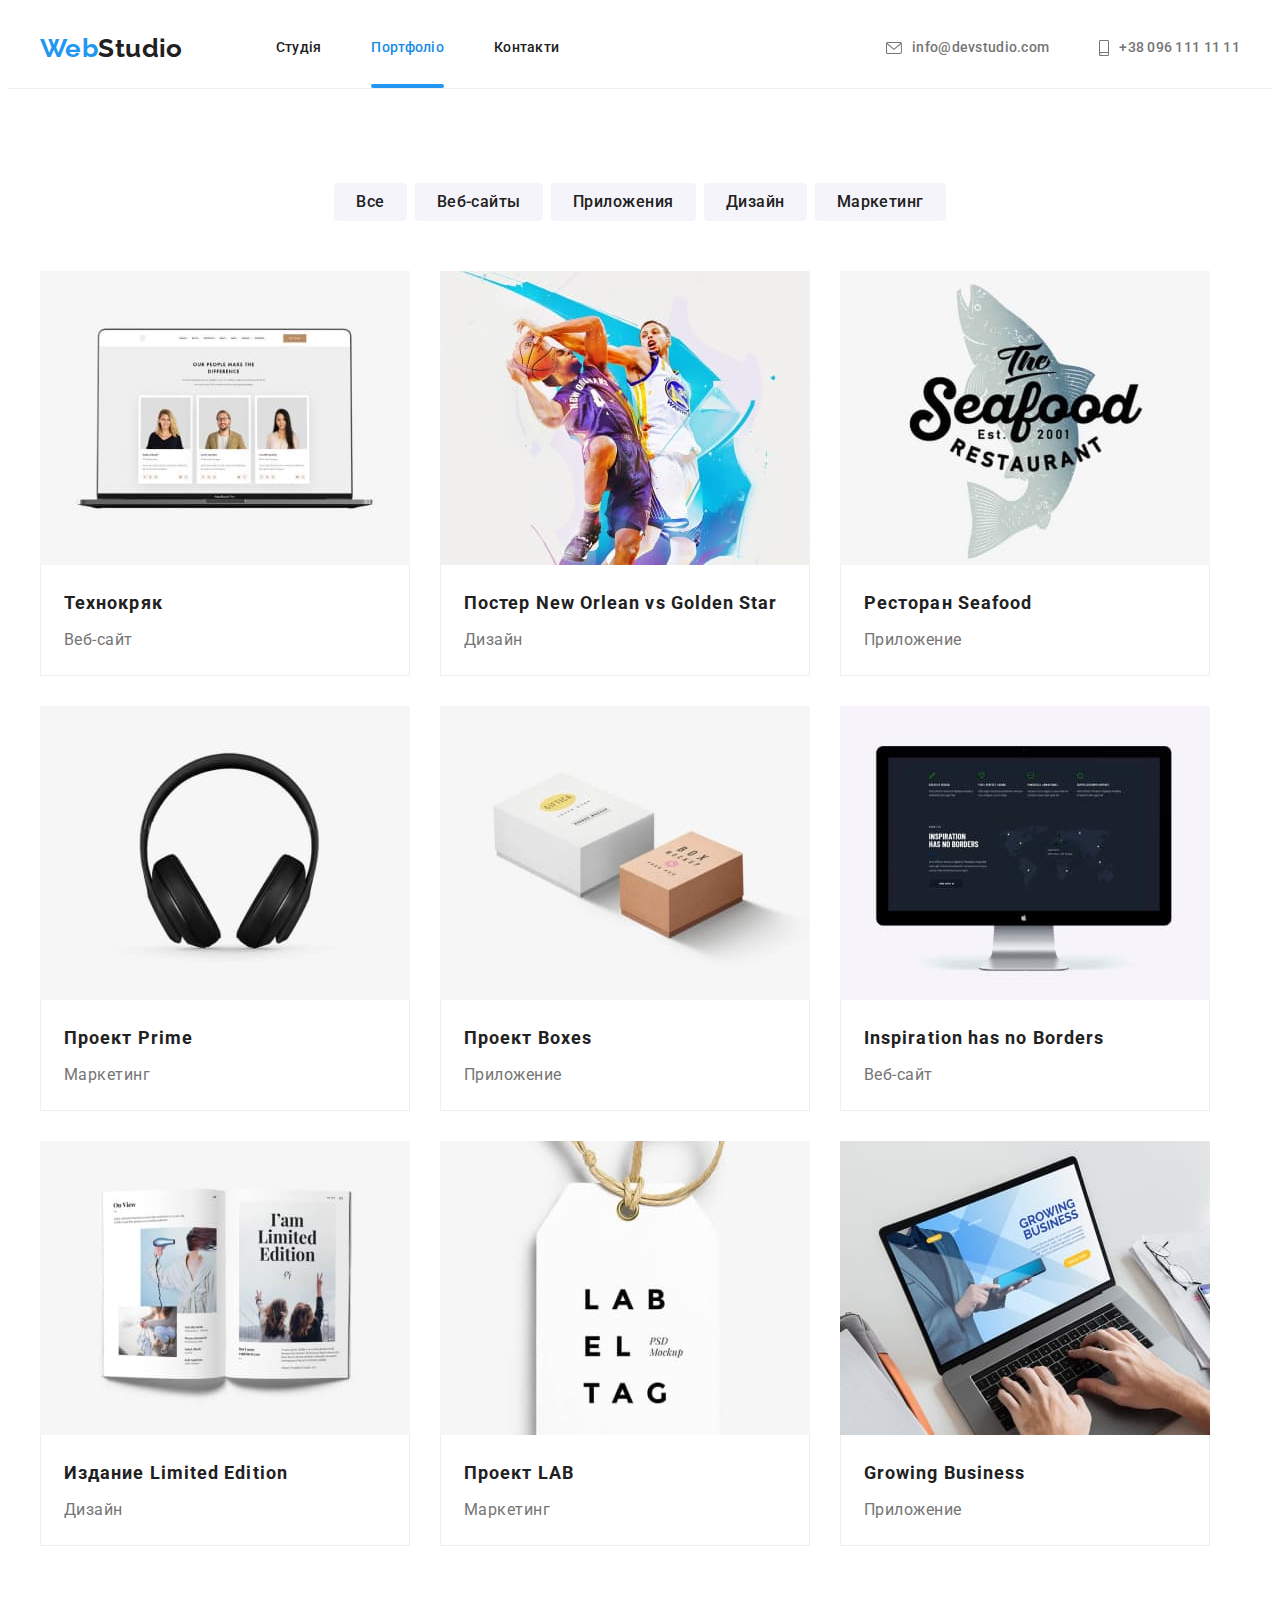
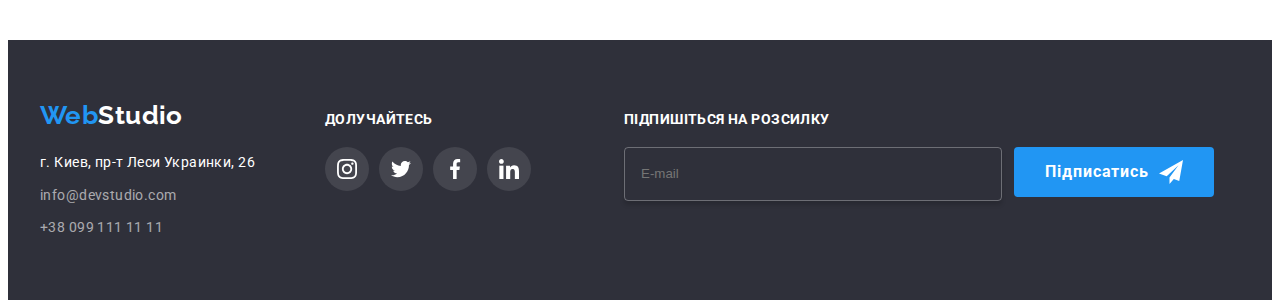
==== portfolio.html @ 9cb393d1 "add clone 7" ====
<!DOCTYPE html>
<html lang="ru">
  <head>
    <meta charset="UTF-8" />
    <meta http-equiv="X-UA-Compatible" content="IE=edge" />
    <meta name="viewport" content="width=device-width, initial-scale=1.0" />
    <title>hwone</title>
    <link
      href="https://fonts.googleapis.com/css2?family=Raleway:wght@700&family=Roboto:wght@400;500;700;900&display=swap"
      rel="stylesheet"
    />
    <link
      rel="stylesheet"
      href="https://cdnjs.cloudflare.com/ajax/libs/modern-normalize/1.1.0/modern-normalize.min.css"
      integrity="sha512-wpPYUAdjBVSE4KJnH1VR1HeZfpl1ub8YT/NKx4PuQ5NmX2tKuGu6U/JRp5y+Y8XG2tV+wKQpNHVUX03MfMFn9Q=="
      crossorigin="anonymous"
      referrerpolicy="no-referrer"
    />
    <!-- <link rel="stylesheet" href="./css/styles.css" /> -->
    <link rel="stylesheet" href="./css/main.min.css">
  </head>
  <body>
    <!-- Верхня лінія -->
    <header class="header-page">
      <div class="container header">
        <nav class="navigation">
          <a href="./index.html" class="logo logo--dark link"><span class="logo--acent">Web</span>Studio</a>
          <ul class="nav-list list">
            <li class="nav-list__item">
              <a href="index.html" class="nav-list__link link">Студія</a>
            </li>
            <li class="nav-list__item">
              <a href="portfolio.html" class="nav-list__link current link">Портфоліо</a>
            </li>
            <li class="nav-list__item">
              <a href="#" class="nav-list__link link">Контакти</a>
            </li>
          </ul>
        </nav>

        <ul class="contacts-list list">
          <li class="contacts-list__item">
            <a href="mailto:info@devstudio.com" class="contacts-list__link contacts-list__text link"
              ><svg class="contacts-list__icon" width="16" height="12">
                <use href="./images/symbol-defs.svg#icon-envelope"></use>
              </svg>
              info@devstudio.com</a
            >
          </li>
          <li class="contacts-list__item">
            <a href="tel:+380961111111" class="contacts-list__link contacts-list__text link">
              <svg class="contacts-list__icon" width="10" height="16">
                <use href="./images/symbol-defs.svg#icon-smartphone"></use>
              </svg>
              +38 096 111 11 11
            </a>
          </li>
        </ul>
      </div>
    </header>

    <main>
      <section class="section-filter">
        <div class="container">
          <h1 class="visually-hidden">Портфолио</h1>
          <ul class="filter-list list ">
            <li class="filter-list__item"><button type="button" class="filter-list__btn">Все</button></li>
            <li class="filter-list__item"><button type="button" class="filter-list__btn">Веб-сайты</button></li>
            <li class="filter-list__item"><button type="button" class="filter-list__btn">Приложения</button></li>
            <li class="filter-list__item"><button type="button" class="filter-list__btn">Дизайн</button></li>
            <li class="filter-list__item"><button type="button" class="filter-list__btn">Маркетинг</button></li>
          </ul>

          <ul class="cards-list list">
            <li class="cards-list__item">
              <a class="cards-list__link link" href="#">
                <div class="pic">
                  <img src="./images/Portfolio/img1.jpg" alt="box1" width="370" />
                  <div class="pic__overlay">
                    <p>
                      Ресурс предлагает комплексные предложения с разным уровнем функционала и сервисов. Все
                      это позволит посетителю получить исчерпывающие сведения о компании или частном лице.
                    </p>
                  </div>
                </div>

                <div class="card-label">
                  <h3 class="card-label__name">Технокряк</h3>
                  <p class="card-label__direction">Веб-сайт</p>
                </div>
              </a>
            </li>

            <li class="cards-list__item">
              <a class="cards-list__link link" href="#">
                <div class="pic">
                  <img src="./images/Portfolio/img2.jpg" alt="box2" width="370" />
                  <div class="pic__overlay">
                    <p>
                      Ресурс предлагает комплексные предложения с разным уровнем функционала и сервисов. Все
                      это позволит посетителю получить исчерпывающие сведения о компании или частном лице.
                    </p>
                  </div>
                </div>
                <div class="card-label">
                  <h3 class="card-label__name">Постер New Orlean vs Golden Star</h3>
                  <p class="card-label__direction">Дизайн</p>
                </div>
              </a>
            </li>

            <li class="cards-list__item">
              <a class="cards-list__link link" href="#">
                <div class="pic">
                  <img src="./images/Portfolio/img3.jpg" alt="box3" width="370" />
                  <div class="pic__overlay">
                    <p>
                      Ресурс предлагает комплексные предложения с разным уровнем функционала и сервисов. Все
                      это позволит посетителю получить исчерпывающие сведения о компании или частном лице.
                    </p>
                  </div>
                </div>
                <div class="card-label">
                  <h3 class="card-label__name">Ресторан Seafood</h3>
                  <p class="card-label__direction">Приложение</p>
                </div>
              </a>
            </li>

            <li class="cards-list__item">
              <a class="cards-list__link link" href="#">
                <div class="pic">
                  <img src="./images/Portfolio/img4.jpg" alt="box4" width="370" />
                  <div class="pic__overlay">
                    <p>
                      Ресурс предлагает комплексные предложения с разным уровнем функционала и сервисов. Все
                      это позволит посетителю получить исчерпывающие сведения о компании или частном лице.
                    </p>
                  </div>
                </div>
                <div class="card-label">
                  <h3 class="card-label__name">Проект Prime</h3>
                  <p class="card-label__direction">Маркетинг</p>
                </div>
              </a>
            </li>

            <li class="cards-list__item">
              <a class="cards-list__link link" href="#">
                <div class="pic">
                  <img src="./images/Portfolio/img5.jpg" alt="box5" width="370" />
                  <div class="pic__overlay">
                    <p>
                      Ресурс предлагает комплексные предложения с разным уровнем функционала и сервисов. Все
                      это позволит посетителю получить исчерпывающие сведения о компании или частном лице.
                    </p>
                  </div>
                </div>
                <div class="card-label">
                  <h3 class="card-label__name">Проект Boxes</h3>
                  <p class="card-label__direction">Приложение</p>
                </div>
              </a>
            </li>

            <li class="cards-list__item">
              <a class="cards-list__link link" href="#">
                <div class="pic">
                  <img src="./images/Portfolio/img6.jpg" alt="box6" width="370" />
                  <div class="pic__overlay">
                    <p>
                      Ресурс предлагает комплексные предложения с разным уровнем функционала и сервисов. Все
                      это позволит посетителю получить исчерпывающие сведения о компании или частном лице.
                    </p>
                  </div>
                </div>
                <div class="card-label">
                  <h3 class="card-label__name">Inspiration has no Borders</h3>
                  <p class="card-label__direction">Веб-сайт</p>
                </div>
              </a>
            </li>

            <li class="cards-list__item">
              <a class="cards-list__link link" href="#">
                <div class="pic">
                  <img src="./images/Portfolio/img7.jpg" alt="box7" width="370" />
                  <div class="pic__overlay">
                    <p>
                      Ресурс предлагает комплексные предложения с разным уровнем функционала и сервисов. Все
                      это позволит посетителю получить исчерпывающие сведения о компании или частном лице.
                    </p>
                  </div>
                </div>
                <div class="card-label">
                  <h3 class="card-label__name">Издание Limited Edition</h3>
                  <p class="card-label__direction">Дизайн</p>
                </div>
              </a>
            </li>

            <li class="cards-list__item">
              <a class="cards-list__link link" href="#">
                <div class="pic">
                  <img src="./images/Portfolio/img8.jpg" alt="box8" width="370" />
                  <div class="pic__overlay">
                    <p>
                      Ресурс предлагает комплексные предложения с разным уровнем функционала и сервисов. Все
                      это позволит посетителю получить исчерпывающие сведения о компании или частном лице.
                    </p>
                  </div>
                </div>
                <div class="card-label">
                  <h3 class="card-label__name">Проект LAB</h3>
                  <p class="card-label__direction">Маркетинг</p>
                </div>
              </a>
            </li>

            <li class="cards-list__item">
              <a class="cards-list__link link" href="#">
                <div class="pic">
                  <img src="./images/Portfolio/img9.jpg" alt="box9" width="370" />
                  <div class="pic__overlay">
                    <p>
                      Ресурс предлагает комплексные предложения с разным уровнем функционала и сервисов. Все
                      это позволит посетителю получить исчерпывающие сведения о компании или частном лице.
                    </p>
                  </div>
                </div>
                <div class="card-label">
                  <h3 class="card-label__name">Growing Business</h3>
                  <p class="card-label__direction">Приложение</p>
                </div>
              </a>
            </li>
          </ul>
        </div>
      </section>
    </main>

    <!-- Підвал -->
    <footer class="footer">
      <div class="container footer-main">
        <div class="container-footer">
          <a href="./index.html" class="logo logo--light link"><span class="logo--acent">Web</span>Studio</a>
          <address class="address">
            <ul class="address-list list">
              <li class="address-list__item">
                <a
                  class="address-list__link link"
                  href="https://goo.gl/maps/oR3F1YAG6LvCoMsa9"
                  target="_blank"
                  rel="noopener noreferrer"
                  >г. Киев, пр-т Леси Украинки, 26</a
                >
              </li>
              <li class="address-list__item">
                <a class="address-list__link address-list__text link" href="mailto:info@example.com">info@devstudio.com</a>
              </li>
              <li class="address-list__item">
                <a class="address-list__link address-list__text link" href="tel:+380991111111">+38 099 111 11 11</a>
              </li>
            </ul>
          </address>
        </div>
        <div class="footer-social">
          <h3 class="footer-soc-label">Долучайтесь</h3>
          <ul class="soc-list list">
            <li class="soc-list__item">
              <a href="" class="soc-list__link link">
                <svg class="soc-list__icon" width="20" height="20">
                  <use href="./images/symbol-defs.svg#icon-instagram-2"></use>
                </svg>
              </a>
            </li>
            <li class="soc-list__item">
              <a href="" class="soc-list__link link">
                <svg class="soc-list__icon" width="20" height="20">
                  <use href="./images/symbol-defs.svg#icon-twitter-1"></use>
                </svg>
              </a>
            </li>
            <li class="soc-list__item">
              <a href="" class="soc-list__link link">
                <svg class="soc-list__icon" width="20" height="20">
                  <use href="./images/symbol-defs.svg#icon-facebook-1"></use>
                </svg>
              </a>
            </li>
            <li class="soc-list__item">
              <a href="" class="soc-list__link link">
                <svg class="soc-list__icon" width="20" height="20">
                  <use href="./images/symbol-defs.svg#icon-linkedin-1"></use>
                </svg>
              </a>
            </li>
          </ul>
        </div>


        <div class="spam">
          <h3 class="footer-soc-label">Підпишіться на розсилку</h3>
          <form class="spam-form">
            <input class="spam-mail" type="email" name="mail" placeholder="E-mail" required />
            <div class="botton-spam">
              <button class="btn-spam" type="submit">
                Підписатись

                <svg class="subscribe" width="24" height="24">
                  <use href="./images/symbol-defs.svg#icon-send"></use>
                </svg>
              </button>
            </div>
          </form>
        </div>
      </div>
    </footer>
  </body>
</html>
---- css/main.min.css ----
body{font-family:"Roboto",sans-serif;letter-spacing:.03em;font-size:14px;color:#757575;background-color:#fff}.container{width:1200px;margin:0 auto;padding-left:15px;padding-right:15px}h1,h2,h3,h4,h5,h6,p{margin:0}a{text-decoration:none;color:#afb1b8}a.accept{-webkit-text-decoration-line:underline;text-decoration-line:underline;text-underline-position:under;color:#2196f3;line-height:1.71}img{display:block;max-width:100%}.address{font-style:normal;margin-top:20px}.list{list-style:none;padding-left:0;margin:0}.link{text-decoration:none}.member-info{padding-top:30px;padding-bottom:30px}.section{padding-bottom:94px}.visually-hidden{position:absolute;width:1px;height:1px;margin:-1px;border:0;padding:0;white-space:nowrap;-webkit-clip-path:inset(100%);clip-path:inset(100%);clip:rect(0 0 0 0);overflow:hidden}.current{color:#2196f3;position:relative}.current::after{content:"";position:absolute;width:100%;height:4px;bottom:0;background:#2196f3;border-radius:2px}.btn-form,.btn-spam{min-width:200px;height:50px;cursor:pointer;font-family:inherit;font-weight:700;font-size:16px;line-height:1.88;text-align:center;letter-spacing:.06em;border:none;border-radius:4px;background-color:#2196f3;color:#fff;-webkit-transition:background-color 250ms cubic-bezier(0.4, 0, 0.2, 1),-webkit-box-shadow 250ms cubic-bezier(0.4, 0, 0.2, 1);transition:background-color 250ms cubic-bezier(0.4, 0, 0.2, 1),-webkit-box-shadow 250ms cubic-bezier(0.4, 0, 0.2, 1);transition:background-color 250ms cubic-bezier(0.4, 0, 0.2, 1),box-shadow 250ms cubic-bezier(0.4, 0, 0.2, 1);transition:background-color 250ms cubic-bezier(0.4, 0, 0.2, 1),box-shadow 250ms cubic-bezier(0.4, 0, 0.2, 1),-webkit-box-shadow 250ms cubic-bezier(0.4, 0, 0.2, 1);display:-webkit-box;display:-ms-flexbox;display:flex;-webkit-box-align:center;-ms-flex-align:center;align-items:center;-webkit-box-pack:center;-ms-flex-pack:center;justify-content:center}.btn-form:hover,.btn-form:focus,.btn-spam:hover,.btn-spam:focus{background-color:#188ce8;-webkit-box-shadow:0px 4px 4px rgba(0,0,0,.15);box-shadow:0px 4px 4px rgba(0,0,0,.15)}.baner-btn{padding:10px 32px;min-width:200px;cursor:pointer;font-family:inherit;font-weight:700;font-size:16px;line-height:1.88;text-align:center;letter-spacing:.06em;border:none;border-radius:4px;background-color:#2196f3;color:#fff;-webkit-transition:background-color 250ms cubic-bezier(0.4, 0, 0.2, 1);transition:background-color 250ms cubic-bezier(0.4, 0, 0.2, 1)}.baner-btn:hover,.baner-btn:focus{background-color:#188ce8}.filter-list__btn{padding:6px 22px;cursor:pointer;font-family:inherit;font-weight:500;font-size:16px;line-height:1.62;text-align:center;letter-spacing:.03em;background-color:#f5f4fa;color:#212121;border:none;border-radius:4px;-webkit-transition:background-color 250ms cubic-bezier(0.4, 0, 0.2, 1),color 250ms cubic-bezier(0.4, 0, 0.2, 1),-webkit-box-shadow 250ms cubic-bezier(0.4, 0, 0.2, 1);transition:background-color 250ms cubic-bezier(0.4, 0, 0.2, 1),color 250ms cubic-bezier(0.4, 0, 0.2, 1),-webkit-box-shadow 250ms cubic-bezier(0.4, 0, 0.2, 1);transition:background-color 250ms cubic-bezier(0.4, 0, 0.2, 1),color 250ms cubic-bezier(0.4, 0, 0.2, 1),box-shadow 250ms cubic-bezier(0.4, 0, 0.2, 1);transition:background-color 250ms cubic-bezier(0.4, 0, 0.2, 1),color 250ms cubic-bezier(0.4, 0, 0.2, 1),box-shadow 250ms cubic-bezier(0.4, 0, 0.2, 1),-webkit-box-shadow 250ms cubic-bezier(0.4, 0, 0.2, 1)}.filter-list__btn:hover,.filter-list__btn:focus{background-color:#2196f3;color:#fff;-webkit-box-shadow:0px 3px 1px rgba(0,0,0,.1),0px 1px 2px rgba(0,0,0,.08),0px 2px 2px rgba(0,0,0,.12);box-shadow:0px 3px 1px rgba(0,0,0,.1),0px 1px 2px rgba(0,0,0,.08),0px 2px 2px rgba(0,0,0,.12)}.logo{font-family:"Raleway";font-style:normal;font-weight:700;font-size:26px;line-height:1.19}.logo--acent{color:#2196f3}.logo--dark{color:#212121;margin-right:93px}.logo--light{color:#fff}.header-page{border-bottom:1px solid #ececec;position:relative}.header{display:-webkit-box;display:-ms-flexbox;display:flex}.contacts-list__item{display:-webkit-box;display:-ms-flexbox;display:flex;-webkit-box-align:center;-ms-flex-align:center;align-items:center}.contacts-list__item+.contacts-list__item{margin-left:50px}.nav-list,.contacts-list{list-style:none;display:-webkit-box;display:-ms-flexbox;display:flex}.contacts-list{margin-left:auto;margin-top:0;margin-bottom:0}.navigation{display:-webkit-box;display:-ms-flexbox;display:flex;-webkit-box-align:center;-ms-flex-align:center;align-items:center}.nav-list__item+.nav-list__item{margin-left:50px}.nav-list__link,.contacts-list__link{color:#212121;font-style:normal;font-weight:500;font-size:14px;line-height:1.14;letter-spacing:.02em;padding-top:32px;padding-bottom:32px;display:-webkit-box;display:-ms-flexbox;display:flex;-webkit-box-align:center;-ms-flex-align:center;align-items:center;-webkit-transition:color 250ms cubic-bezier(0.4, 0, 0.2, 1),fill 250ms cubic-bezier(0.4, 0, 0.2, 1);transition:color 250ms cubic-bezier(0.4, 0, 0.2, 1),fill 250ms cubic-bezier(0.4, 0, 0.2, 1)}.nav-list__link:hover,.nav-list__link:focus{color:#2196f3}.current{color:#188ce8}.contacts-list__link:hover,.contacts-list__link:focus{color:#2196f3}.contacts-list__link:hover .contacts-list__icon,.contacts-list__link:focus .contacts-list__icon{fill:#188ce8}.contacts-list__text{color:#757575}.contacts-list__icon{fill:#757575;margin-right:10px;-webkit-transition:fill 250ms cubic-bezier(0.4, 0, 0.2, 1);transition:fill 250ms cubic-bezier(0.4, 0, 0.2, 1)}.hero{max-width:1600px;height:600px;background-image:-webkit-gradient(linear, left top, left bottom, from(rgba(47, 48, 58, 0.4)), to(rgba(47, 48, 58, 0.4))),url(../images/hero-bg.jpg);background-image:linear-gradient(rgba(47, 48, 58, 0.4), rgba(47, 48, 58, 0.4)),url(../images/hero-bg.jpg);background-color:#2f303a;background-position:center;background-repeat:no-repeat;background-size:cover;text-align:center;margin:0 auto;padding-top:200px;padding-bottom:200px}.baner__text{margin-bottom:30px;margin-left:auto;margin-right:auto;font-weight:900;font-size:44px;line-height:1.36;text-align:center;letter-spacing:.06em;text-transform:uppercase;color:#fff}.features-list{display:-webkit-box;display:-ms-flexbox;display:flex}.features-list__img{display:-webkit-box;display:-ms-flexbox;display:flex;-webkit-box-pack:center;-ms-flex-pack:center;justify-content:center;-webkit-box-align:center;-ms-flex-align:center;align-items:center;height:120px;background-color:#f5f4fa;margin-bottom:30px;border-radius:4px}.features-list__item{min-width:270px;padding-top:94px}.features-list__item+.features-list__item{margin-left:30px}.features-list__name{margin-bottom:10px;font-size:14px;line-height:1.14;letter-spacing:.03em;text-transform:uppercase;color:#212121}.features-list__text{line-height:1.71;letter-spacing:.03em}.works__label,.members-label,.partners-label{font-size:36px;line-height:1.16;text-align:center;letter-spacing:.03em;color:#212121}.works-list{display:-webkit-box;display:-ms-flexbox;display:flex;margin-top:50px}.works-list__item+.works-list__item{margin-left:30px}.works-list__item{position:relative;overflow:hidden}.works-list__item+.works-list__item{margin-left:30px}.works-list__text{display:-webkit-box;display:-ms-flexbox;display:flex;-webkit-box-pack:center;-ms-flex-pack:center;justify-content:center;-webkit-box-align:center;-ms-flex-align:center;align-items:center;position:absolute;bottom:0;width:100%;height:70px;font-weight:700;text-transform:uppercase;background-color:rgba(47,48,58,.8);color:#fff}.member-info__label{margin-bottom:10px;font-weight:500;font-size:16px;line-height:1.18;text-align:center;letter-spacing:.03em;color:#212121}.members-list__item{background-color:#fff;-webkit-box-shadow:0px 1px 3px rgba(0,0,0,.12),0px 1px 1px rgba(0,0,0,.14),0px 2px 1px rgba(0,0,0,.2);box-shadow:0px 1px 3px rgba(0,0,0,.12),0px 1px 1px rgba(0,0,0,.14),0px 2px 1px rgba(0,0,0,.2);border-radius:0px 0px 4px 4px}.members-list__item+.members-list__item{margin-left:30px}.member-info__position{font-size:16px;line-height:1.18;text-align:center;letter-spacing:.03em;margin-bottom:16px}.about-us{background-color:#f5f4fa;padding-top:94px}.members-list{display:-webkit-box;display:-ms-flexbox;display:flex;margin-top:50px}.social-list__item{width:44px;height:44px}.social-list__item+.social-list__item{margin-left:10px}.social-list__link{width:100%;height:100%;border-radius:50%;display:-webkit-box;display:-ms-flexbox;display:flex;-webkit-box-align:center;-ms-flex-align:center;align-items:center;-webkit-box-pack:center;-ms-flex-pack:center;justify-content:center;color:#afb1b8;-webkit-transition:background-color 250ms cubic-bezier(0.4, 0, 0.2, 1),color 250ms cubic-bezier(0.4, 0, 0.2, 1);transition:background-color 250ms cubic-bezier(0.4, 0, 0.2, 1),color 250ms cubic-bezier(0.4, 0, 0.2, 1)}.social-list__link:hover,.social-list__link:focus{background-color:#2196f3;color:#fff}.social-list__icon{fill:currentColor}.link-icon:hover .social-list__icon,.link-icon:focus .social-list__icon{fill:#fff}.social-list{display:-webkit-box;display:-ms-flexbox;display:flex;-webkit-box-pack:center;-ms-flex-pack:center;justify-content:center}.partners-list{display:-webkit-box;display:-ms-flexbox;display:flex;margin-top:50px}.partners{padding-bottom:94px;padding-top:94px}.partners-list__item+.partners-list__item{margin-left:30px}.partners-list__item:hover .partners-list__link,.partners-list__item:focus .partners-list__link{fill:#2196f3;border-color:#2196f3}.partners-list__link{width:170px;height:92px;border:1px solid #afb1b8;border-radius:4px;background:rgba(0,0,0,0);display:-webkit-box;display:-ms-flexbox;display:flex;-webkit-box-pack:center;-ms-flex-pack:center;justify-content:center;-webkit-box-align:center;-ms-flex-align:center;align-items:center;-webkit-transition:color 250ms cubic-bezier(0.4, 0, 0.2, 1),border-color 250ms cubic-bezier(0.4, 0, 0.2, 1);transition:color 250ms cubic-bezier(0.4, 0, 0.2, 1),border-color 250ms cubic-bezier(0.4, 0, 0.2, 1)}.partners-list__link:hover,.partners-list__link:focus{color:#2196f3;border-color:#2196f3}.partners-list__icon{fill:currentColor}.footer-main{display:-webkit-box;display:-ms-flexbox;display:flex;-webkit-box-align:baseline;-ms-flex-align:baseline;align-items:baseline}.footer-social{margin-left:70px}.footer{background-color:#2f303a;padding-top:60px;padding-bottom:60px}.address-list__item+.address-list__item{margin-top:9px}.address-list__link{padding:0;font-weight:400;font-size:14px;line-height:1.71;letter-spacing:.03em;color:#fff;-webkit-transition:color 250ms cubic-bezier(0.4, 0, 0.2, 1);transition:color 250ms cubic-bezier(0.4, 0, 0.2, 1)}.address-list__mail,.address-list__tel{color:rgba(255,255,255,.6)}.address-list__link{margin:0;margin-top:20px}.address-list__link:hover,.address-list__link:focus{color:#2196f3}.address-list__text{color:rgba(255,255,255,.6)}.footer-soc-label{font-size:14px;line-height:16px;letter-spacing:.03em;text-transform:uppercase;color:#fff}.soc-list{display:-webkit-box;display:-ms-flexbox;display:flex;margin-top:20px}.footer-soc-item+.footer-soc-item{margin-left:10px}.soc-list__icon{fill:#fff}.soc-list__link{width:100%;height:100%;border-radius:50%;display:-webkit-box;display:-ms-flexbox;display:flex;-webkit-box-align:center;-ms-flex-align:center;align-items:center;-webkit-box-pack:center;-ms-flex-pack:center;justify-content:center;fill:#afb1b8;background:rgba(255,255,255,.1);-webkit-transition:background-color 250ms cubic-bezier(0.4, 0, 0.2, 1);transition:background-color 250ms cubic-bezier(0.4, 0, 0.2, 1)}.soc-list__link:hover,.soc-list__link:focus{background-color:#2196f3}.soc-list__item{width:44px;height:44px}.soc-list__item+.soc-list__item{margin-left:10px}.subscribe{margin-left:10px}.spam-mail{background-color:rgba(0,0,0,0);border:1px solid rgba(255,255,255,.3);border-radius:4px;-webkit-box-shadow:0px 4px 4px rgba(0,0,0,.15);box-shadow:0px 4px 4px rgba(0,0,0,.15);width:358px;height:50px;padding-left:16px;margin-right:12px;color:#fff;-webkit-transition:border-color 250ms cubic-bezier(0.4, 0, 0.2, 1);transition:border-color 250ms cubic-bezier(0.4, 0, 0.2, 1)}.spam-mail:hover,.spam-mail:focus{border-color:#2196f3}.spam-form{display:-webkit-box;display:-ms-flexbox;display:flex;margin-top:20px}.spam{margin-left:93px}.filter-list__item+.filter-list__item{margin-left:8px}.card-label__name{width:322px;margin:0;margin-bottom:4px;font-size:18px;line-height:2;letter-spacing:.06em;color:#212121}.card-label__direction{margin:0;font-size:16px;line-height:1.87;letter-spacing:.03em;color:#757575}.filter-list{display:-webkit-box;display:-ms-flexbox;display:flex;-webkit-box-pack:center;-ms-flex-pack:center;justify-content:center;margin-bottom:50px;margin-top:0}.cards-list{display:-webkit-box;display:-ms-flexbox;display:flex;-ms-flex-wrap:wrap;flex-wrap:wrap}.cards-list__item{-ms-flex-preferred-size:calc(33.3333333333% - 30px);flex-basis:calc(33.3333333333% - 30px);margin-bottom:30px;margin-right:30px;-webkit-transition:translatex 250ms cubic-bezier(0.4, 0, 0.2, 1);transition:translatex 250ms cubic-bezier(0.4, 0, 0.2, 1)}.cards-list__item:nth-child(3n+3){margin-right:0}.cards-list__item:nth-child(n+7){margin-bottom:0}.pic{position:relative;overflow:hidden}.pic__overlay{display:-webkit-box;display:-ms-flexbox;display:flex;position:absolute;top:0;left:0;background-color:rgba(33,150,243,.9);width:100%;height:100%;-webkit-transform:translatey(100%);transform:translatey(100%);-webkit-transition:-webkit-transform 250ms ease;transition:-webkit-transform 250ms ease;transition:transform 250ms ease;transition:transform 250ms ease, -webkit-transform 250ms ease}.cards-list__item:hover .pic__overlay{-webkit-transform:translatex(0);transform:translatex(0)}.cards-list__link:focus .pic__overlay{-webkit-transform:translatex(0);transform:translatex(0)}.pic__overlay p{color:#fff;padding:63px 24px;margin:0;font-size:18px;line-height:1.56}.cards-list__link{display:block;-webkit-transition:-webkit-box-shadow 250ms cubic-bezier(0.4, 0, 0.2, 1);transition:-webkit-box-shadow 250ms cubic-bezier(0.4, 0, 0.2, 1);transition:box-shadow 250ms cubic-bezier(0.4, 0, 0.2, 1);transition:box-shadow 250ms cubic-bezier(0.4, 0, 0.2, 1), -webkit-box-shadow 250ms cubic-bezier(0.4, 0, 0.2, 1)}.cards-list__link:hover,.cards-list__link:focus{-webkit-box-shadow:0px 1px 1px rgba(0,0,0,.12),0px 4px 4px rgba(0,0,0,.06),1px 4px 6px rgba(0,0,0,.16);box-shadow:0px 1px 1px rgba(0,0,0,.12),0px 4px 4px rgba(0,0,0,.06),1px 4px 6px rgba(0,0,0,.16)}.section-filter{padding:94px 0px}.card-label{padding:20px 23px;border:1px solid #eee;border-top:none}.is-hidden{visibility:hidden;opacity:0;pointer-events:none}.backdrop{position:fixed;width:100%;height:100%;top:0;left:0;background:rgba(0,0,0,.2);-webkit-transition:opacity 300ms cubic-bezier(0.4, 0, 0.2, 1),visibility 300ms cubic-bezier(0.4, 0, 0.2, 1);transition:opacity 300ms cubic-bezier(0.4, 0, 0.2, 1),visibility 300ms cubic-bezier(0.4, 0, 0.2, 1)}.backdrop.is-hidden .modal{-webkit-transform:translate(-50%, -50%) scale(0);transform:translate(-50%, -50%) scale(0)}.modal-div{position:absolute;top:50%;left:50%;width:528px;min-height:581px;background-color:#fff;-webkit-transform:translate(-50%, -50%) scale(1);transform:translate(-50%, -50%) scale(1);-webkit-transition:-webkit-transform 300ms;transition:-webkit-transform 300ms;transition:transform 300ms;transition:transform 300ms, -webkit-transform 300ms;-webkit-box-shadow:0px 1px 3px rgba(0,0,0,.12),0px 1px 1px rgba(0,0,0,.14),0px 2px 1px rgba(0,0,0,.2);box-shadow:0px 1px 3px rgba(0,0,0,.12),0px 1px 1px rgba(0,0,0,.14),0px 2px 1px rgba(0,0,0,.2);border-radius:4px;padding:40px}.close-icon{display:-webkit-box;display:-ms-flexbox;display:flex;-webkit-box-align:center;-ms-flex-align:center;align-items:center;-webkit-box-pack:center;-ms-flex-pack:center;justify-content:center;position:absolute;top:8px;right:8px;background:rgba(0,0,0,0);padding:6px;width:30px;height:30px;border:1px solid rgba(0,0,0,.1);border-radius:50%;-webkit-transition:fill 250ms cubic-bezier(0.4, 0, 0.2, 1);transition:fill 250ms cubic-bezier(0.4, 0, 0.2, 1);cursor:pointer}.close-icon:hover,.close-icon:focus{fill:#2196f3}.modal-title{font-weight:700;font-size:20px;text-align:center;color:#212121;margin-bottom:12px}.input-wrap__item{position:relative;display:-webkit-box;display:-ms-flexbox;display:flex;-webkit-box-orient:vertical;-webkit-box-direction:normal;-ms-flex-direction:column;flex-direction:column;text-align:start;width:100%;height:40px;border:1px solid rgba(33,33,33,.2);border-radius:4px;outline:none;cursor:pointer;-webkit-transition:border-color 250ms cubic-bezier(0.4, 0, 0.2, 1);transition:border-color 250ms cubic-bezier(0.4, 0, 0.2, 1)}.input-wrap__item:focus-within,.input-wrap__item:hover{border-color:#2196f3}.modal-label{display:-webkit-box;display:-ms-flexbox;display:flex;padding-bottom:4px;font-size:12px;line-height:1.16;letter-spacing:.01em}.form-icon:hover,.form-icon:focus{fill:#2196f3}.input-wrap__item:hover+.form-icon,.input-wrap__item:focus-within+.form-icon{fill:#2196f3}.text-place{border:1px solid rgba(33,33,33,.2);border-radius:4px;outline:none;cursor:pointer;-webkit-transition:border-color 250ms cubic-bezier(0.4, 0, 0.2, 1);transition:border-color 250ms cubic-bezier(0.4, 0, 0.2, 1)}.text-place:hover,.text-place:focus{border-color:#2196f3}.modal{margin-bottom:10px}.input-wrap{position:relative}.input-wrap input{padding-left:42px}.text-place{resize:none;width:100%;height:120px;padding:12px 16px;font-size:12px;line-height:1.16;letter-spacing:.01em}.form-icon{position:absolute;left:12px;top:50%;-webkit-transform:translateY(-50%);transform:translateY(-50%);width:18px;height:18px;fill:#212121;-webkit-transition:fill 250ms cubic-bezier(0.4, 0, 0.2, 1);transition:fill 250ms cubic-bezier(0.4, 0, 0.2, 1)}.button-form{display:-webkit-box;display:-ms-flexbox;display:flex;-webkit-box-pack:center;-ms-flex-pack:center;justify-content:center;margin-top:30px}.form-text-box{display:-webkit-box;display:-ms-flexbox;display:flex;-webkit-box-pack:center;-ms-flex-pack:center;justify-content:center;-webkit-box-align:center;-ms-flex-align:center;align-items:center;color:#757575;cursor:pointer}.form-text-box::before{content:"";width:16px;height:15px;border:2px solid #212121;border-radius:3px;margin-right:8px}.check-input:checked+.form-text-box::before{background-image:url(../images/svg-icons/icon-check.svg);background-position:center;background-repeat:no-repeat;background-size:contain;border:#2196f3}.check-input:checked{background-image:url(../images/svg-icons/icon-check.svg);background-position:center;background-repeat:no-repeat}.checkbox{margin-top:20px}/*# sourceMappingURL=main.min.css.map */
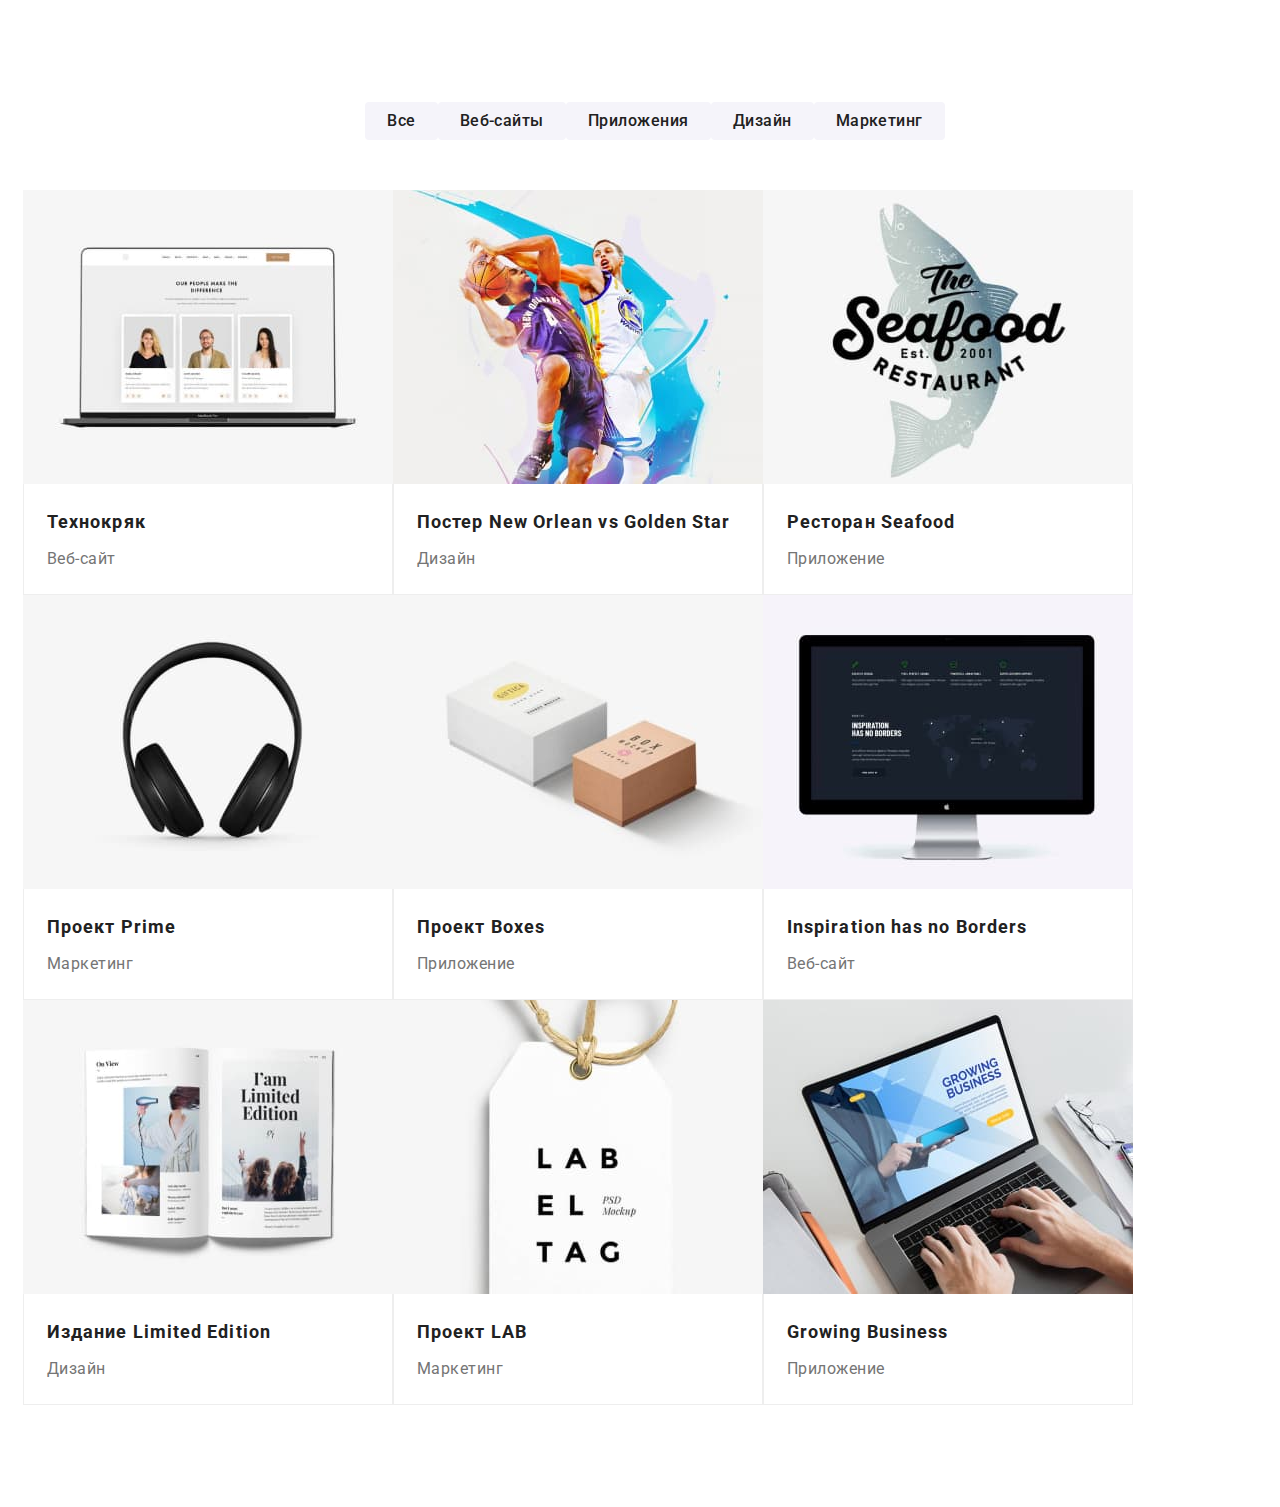
==== commit 695cb0d2: "make media for some sections" ====
--- a/portfolio.html
+++ b/portfolio.html
@@ -21,7 +21,7 @@
   </head>
   <body>
     <!-- Верхня лінія -->
-    <header class="header-page">
+    <!-- <header class="header-page">
       <div class="container header">
         <nav class="navigation">
           <a href="./index.html" class="logo logo--dark link"><span class="logo--acent">Web</span>Studio</a>
@@ -57,7 +57,7 @@
           </li>
         </ul>
       </div>
-    </header>
+    </header> -->
 
     <main>
       <section class="section-filter">
@@ -240,7 +240,7 @@
     </main>
 
     <!-- Підвал -->
-    <footer class="footer">
+    <!-- <footer class="footer">
       <div class="container footer-main">
         <div class="container-footer">
           <a href="./index.html" class="logo logo--light link"><span class="logo--acent">Web</span>Studio</a>
@@ -314,7 +314,7 @@
             </div>
           </form>
         </div>
-      </div>
+      </div> -->
     </footer>
   </body>
 </html>
--- a/css/main.min.css
+++ b/css/main.min.css
@@ -1 +1 @@
-body{font-family:"Roboto",sans-serif;letter-spacing:.03em;font-size:14px;color:#757575;background-color:#fff}.container{width:1200px;margin:0 auto;padding-left:15px;padding-right:15px}h1,h2,h3,h4,h5,h6,p{margin:0}a{text-decoration:none;color:#afb1b8}a.accept{-webkit-text-decoration-line:underline;text-decoration-line:underline;text-underline-position:under;color:#2196f3;line-height:1.71}img{display:block;max-width:100%}.address{font-style:normal;margin-top:20px}.list{list-style:none;padding-left:0;margin:0}.link{text-decoration:none}.member-info{padding-top:30px;padding-bottom:30px}.section{padding-bottom:94px}.visually-hidden{position:absolute;width:1px;height:1px;margin:-1px;border:0;padding:0;white-space:nowrap;-webkit-clip-path:inset(100%);clip-path:inset(100%);clip:rect(0 0 0 0);overflow:hidden}.current{color:#2196f3;position:relative}.current::after{content:"";position:absolute;width:100%;height:4px;bottom:0;background:#2196f3;border-radius:2px}.btn-form,.btn-spam{min-width:200px;height:50px;cursor:pointer;font-family:inherit;font-weight:700;font-size:16px;line-height:1.88;text-align:center;letter-spacing:.06em;border:none;border-radius:4px;background-color:#2196f3;color:#fff;-webkit-transition:background-color 250ms cubic-bezier(0.4, 0, 0.2, 1),-webkit-box-shadow 250ms cubic-bezier(0.4, 0, 0.2, 1);transition:background-color 250ms cubic-bezier(0.4, 0, 0.2, 1),-webkit-box-shadow 250ms cubic-bezier(0.4, 0, 0.2, 1);transition:background-color 250ms cubic-bezier(0.4, 0, 0.2, 1),box-shadow 250ms cubic-bezier(0.4, 0, 0.2, 1);transition:background-color 250ms cubic-bezier(0.4, 0, 0.2, 1),box-shadow 250ms cubic-bezier(0.4, 0, 0.2, 1),-webkit-box-shadow 250ms cubic-bezier(0.4, 0, 0.2, 1);display:-webkit-box;display:-ms-flexbox;display:flex;-webkit-box-align:center;-ms-flex-align:center;align-items:center;-webkit-box-pack:center;-ms-flex-pack:center;justify-content:center}.btn-form:hover,.btn-form:focus,.btn-spam:hover,.btn-spam:focus{background-color:#188ce8;-webkit-box-shadow:0px 4px 4px rgba(0,0,0,.15);box-shadow:0px 4px 4px rgba(0,0,0,.15)}.baner-btn{padding:10px 32px;min-width:200px;cursor:pointer;font-family:inherit;font-weight:700;font-size:16px;line-height:1.88;text-align:center;letter-spacing:.06em;border:none;border-radius:4px;background-color:#2196f3;color:#fff;-webkit-transition:background-color 250ms cubic-bezier(0.4, 0, 0.2, 1);transition:background-color 250ms cubic-bezier(0.4, 0, 0.2, 1)}.baner-btn:hover,.baner-btn:focus{background-color:#188ce8}.filter-list__btn{padding:6px 22px;cursor:pointer;font-family:inherit;font-weight:500;font-size:16px;line-height:1.62;text-align:center;letter-spacing:.03em;background-color:#f5f4fa;color:#212121;border:none;border-radius:4px;-webkit-transition:background-color 250ms cubic-bezier(0.4, 0, 0.2, 1),color 250ms cubic-bezier(0.4, 0, 0.2, 1),-webkit-box-shadow 250ms cubic-bezier(0.4, 0, 0.2, 1);transition:background-color 250ms cubic-bezier(0.4, 0, 0.2, 1),color 250ms cubic-bezier(0.4, 0, 0.2, 1),-webkit-box-shadow 250ms cubic-bezier(0.4, 0, 0.2, 1);transition:background-color 250ms cubic-bezier(0.4, 0, 0.2, 1),color 250ms cubic-bezier(0.4, 0, 0.2, 1),box-shadow 250ms cubic-bezier(0.4, 0, 0.2, 1);transition:background-color 250ms cubic-bezier(0.4, 0, 0.2, 1),color 250ms cubic-bezier(0.4, 0, 0.2, 1),box-shadow 250ms cubic-bezier(0.4, 0, 0.2, 1),-webkit-box-shadow 250ms cubic-bezier(0.4, 0, 0.2, 1)}.filter-list__btn:hover,.filter-list__btn:focus{background-color:#2196f3;color:#fff;-webkit-box-shadow:0px 3px 1px rgba(0,0,0,.1),0px 1px 2px rgba(0,0,0,.08),0px 2px 2px rgba(0,0,0,.12);box-shadow:0px 3px 1px rgba(0,0,0,.1),0px 1px 2px rgba(0,0,0,.08),0px 2px 2px rgba(0,0,0,.12)}.logo{font-family:"Raleway";font-style:normal;font-weight:700;font-size:26px;line-height:1.19}.logo--acent{color:#2196f3}.logo--dark{color:#212121;margin-right:93px}.logo--light{color:#fff}.header-page{border-bottom:1px solid #ececec;position:relative}.header{display:-webkit-box;display:-ms-flexbox;display:flex}.contacts-list__item{display:-webkit-box;display:-ms-flexbox;display:flex;-webkit-box-align:center;-ms-flex-align:center;align-items:center}.contacts-list__item+.contacts-list__item{margin-left:50px}.nav-list,.contacts-list{list-style:none;display:-webkit-box;display:-ms-flexbox;display:flex}.contacts-list{margin-left:auto;margin-top:0;margin-bottom:0}.navigation{display:-webkit-box;display:-ms-flexbox;display:flex;-webkit-box-align:center;-ms-flex-align:center;align-items:center}.nav-list__item+.nav-list__item{margin-left:50px}.nav-list__link,.contacts-list__link{color:#212121;font-style:normal;font-weight:500;font-size:14px;line-height:1.14;letter-spacing:.02em;padding-top:32px;padding-bottom:32px;display:-webkit-box;display:-ms-flexbox;display:flex;-webkit-box-align:center;-ms-flex-align:center;align-items:center;-webkit-transition:color 250ms cubic-bezier(0.4, 0, 0.2, 1),fill 250ms cubic-bezier(0.4, 0, 0.2, 1);transition:color 250ms cubic-bezier(0.4, 0, 0.2, 1),fill 250ms cubic-bezier(0.4, 0, 0.2, 1)}.nav-list__link:hover,.nav-list__link:focus{color:#2196f3}.current{color:#188ce8}.contacts-list__link:hover,.contacts-list__link:focus{color:#2196f3}.contacts-list__link:hover .contacts-list__icon,.contacts-list__link:focus .contacts-list__icon{fill:#188ce8}.contacts-list__text{color:#757575}.contacts-list__icon{fill:#757575;margin-right:10px;-webkit-transition:fill 250ms cubic-bezier(0.4, 0, 0.2, 1);transition:fill 250ms cubic-bezier(0.4, 0, 0.2, 1)}.hero{max-width:1600px;height:600px;background-image:-webkit-gradient(linear, left top, left bottom, from(rgba(47, 48, 58, 0.4)), to(rgba(47, 48, 58, 0.4))),url(../images/hero-bg.jpg);background-image:linear-gradient(rgba(47, 48, 58, 0.4), rgba(47, 48, 58, 0.4)),url(../images/hero-bg.jpg);background-color:#2f303a;background-position:center;background-repeat:no-repeat;background-size:cover;text-align:center;margin:0 auto;padding-top:200px;padding-bottom:200px}.baner__text{margin-bottom:30px;margin-left:auto;margin-right:auto;font-weight:900;font-size:44px;line-height:1.36;text-align:center;letter-spacing:.06em;text-transform:uppercase;color:#fff}.features-list{display:-webkit-box;display:-ms-flexbox;display:flex}.features-list__img{display:-webkit-box;display:-ms-flexbox;display:flex;-webkit-box-pack:center;-ms-flex-pack:center;justify-content:center;-webkit-box-align:center;-ms-flex-align:center;align-items:center;height:120px;background-color:#f5f4fa;margin-bottom:30px;border-radius:4px}.features-list__item{min-width:270px;padding-top:94px}.features-list__item+.features-list__item{margin-left:30px}.features-list__name{margin-bottom:10px;font-size:14px;line-height:1.14;letter-spacing:.03em;text-transform:uppercase;color:#212121}.features-list__text{line-height:1.71;letter-spacing:.03em}.works__label,.members-label,.partners-label{font-size:36px;line-height:1.16;text-align:center;letter-spacing:.03em;color:#212121}.works-list{display:-webkit-box;display:-ms-flexbox;display:flex;margin-top:50px}.works-list__item+.works-list__item{margin-left:30px}.works-list__item{position:relative;overflow:hidden}.works-list__item+.works-list__item{margin-left:30px}.works-list__text{display:-webkit-box;display:-ms-flexbox;display:flex;-webkit-box-pack:center;-ms-flex-pack:center;justify-content:center;-webkit-box-align:center;-ms-flex-align:center;align-items:center;position:absolute;bottom:0;width:100%;height:70px;font-weight:700;text-transform:uppercase;background-color:rgba(47,48,58,.8);color:#fff}.member-info__label{margin-bottom:10px;font-weight:500;font-size:16px;line-height:1.18;text-align:center;letter-spacing:.03em;color:#212121}.members-list__item{background-color:#fff;-webkit-box-shadow:0px 1px 3px rgba(0,0,0,.12),0px 1px 1px rgba(0,0,0,.14),0px 2px 1px rgba(0,0,0,.2);box-shadow:0px 1px 3px rgba(0,0,0,.12),0px 1px 1px rgba(0,0,0,.14),0px 2px 1px rgba(0,0,0,.2);border-radius:0px 0px 4px 4px}.members-list__item+.members-list__item{margin-left:30px}.member-info__position{font-size:16px;line-height:1.18;text-align:center;letter-spacing:.03em;margin-bottom:16px}.about-us{background-color:#f5f4fa;padding-top:94px}.members-list{display:-webkit-box;display:-ms-flexbox;display:flex;margin-top:50px}.social-list__item{width:44px;height:44px}.social-list__item+.social-list__item{margin-left:10px}.social-list__link{width:100%;height:100%;border-radius:50%;display:-webkit-box;display:-ms-flexbox;display:flex;-webkit-box-align:center;-ms-flex-align:center;align-items:center;-webkit-box-pack:center;-ms-flex-pack:center;justify-content:center;color:#afb1b8;-webkit-transition:background-color 250ms cubic-bezier(0.4, 0, 0.2, 1),color 250ms cubic-bezier(0.4, 0, 0.2, 1);transition:background-color 250ms cubic-bezier(0.4, 0, 0.2, 1),color 250ms cubic-bezier(0.4, 0, 0.2, 1)}.social-list__link:hover,.social-list__link:focus{background-color:#2196f3;color:#fff}.social-list__icon{fill:currentColor}.link-icon:hover .social-list__icon,.link-icon:focus .social-list__icon{fill:#fff}.social-list{display:-webkit-box;display:-ms-flexbox;display:flex;-webkit-box-pack:center;-ms-flex-pack:center;justify-content:center}.partners-list{display:-webkit-box;display:-ms-flexbox;display:flex;margin-top:50px}.partners{padding-bottom:94px;padding-top:94px}.partners-list__item+.partners-list__item{margin-left:30px}.partners-list__item:hover .partners-list__link,.partners-list__item:focus .partners-list__link{fill:#2196f3;border-color:#2196f3}.partners-list__link{width:170px;height:92px;border:1px solid #afb1b8;border-radius:4px;background:rgba(0,0,0,0);display:-webkit-box;display:-ms-flexbox;display:flex;-webkit-box-pack:center;-ms-flex-pack:center;justify-content:center;-webkit-box-align:center;-ms-flex-align:center;align-items:center;-webkit-transition:color 250ms cubic-bezier(0.4, 0, 0.2, 1),border-color 250ms cubic-bezier(0.4, 0, 0.2, 1);transition:color 250ms cubic-bezier(0.4, 0, 0.2, 1),border-color 250ms cubic-bezier(0.4, 0, 0.2, 1)}.partners-list__link:hover,.partners-list__link:focus{color:#2196f3;border-color:#2196f3}.partners-list__icon{fill:currentColor}.footer-main{display:-webkit-box;display:-ms-flexbox;display:flex;-webkit-box-align:baseline;-ms-flex-align:baseline;align-items:baseline}.footer-social{margin-left:70px}.footer{background-color:#2f303a;padding-top:60px;padding-bottom:60px}.address-list__item+.address-list__item{margin-top:9px}.address-list__link{padding:0;font-weight:400;font-size:14px;line-height:1.71;letter-spacing:.03em;color:#fff;-webkit-transition:color 250ms cubic-bezier(0.4, 0, 0.2, 1);transition:color 250ms cubic-bezier(0.4, 0, 0.2, 1)}.address-list__mail,.address-list__tel{color:rgba(255,255,255,.6)}.address-list__link{margin:0;margin-top:20px}.address-list__link:hover,.address-list__link:focus{color:#2196f3}.address-list__text{color:rgba(255,255,255,.6)}.footer-soc-label{font-size:14px;line-height:16px;letter-spacing:.03em;text-transform:uppercase;color:#fff}.soc-list{display:-webkit-box;display:-ms-flexbox;display:flex;margin-top:20px}.footer-soc-item+.footer-soc-item{margin-left:10px}.soc-list__icon{fill:#fff}.soc-list__link{width:100%;height:100%;border-radius:50%;display:-webkit-box;display:-ms-flexbox;display:flex;-webkit-box-align:center;-ms-flex-align:center;align-items:center;-webkit-box-pack:center;-ms-flex-pack:center;justify-content:center;fill:#afb1b8;background:rgba(255,255,255,.1);-webkit-transition:background-color 250ms cubic-bezier(0.4, 0, 0.2, 1);transition:background-color 250ms cubic-bezier(0.4, 0, 0.2, 1)}.soc-list__link:hover,.soc-list__link:focus{background-color:#2196f3}.soc-list__item{width:44px;height:44px}.soc-list__item+.soc-list__item{margin-left:10px}.subscribe{margin-left:10px}.spam-mail{background-color:rgba(0,0,0,0);border:1px solid rgba(255,255,255,.3);border-radius:4px;-webkit-box-shadow:0px 4px 4px rgba(0,0,0,.15);box-shadow:0px 4px 4px rgba(0,0,0,.15);width:358px;height:50px;padding-left:16px;margin-right:12px;color:#fff;-webkit-transition:border-color 250ms cubic-bezier(0.4, 0, 0.2, 1);transition:border-color 250ms cubic-bezier(0.4, 0, 0.2, 1)}.spam-mail:hover,.spam-mail:focus{border-color:#2196f3}.spam-form{display:-webkit-box;display:-ms-flexbox;display:flex;margin-top:20px}.spam{margin-left:93px}.filter-list__item+.filter-list__item{margin-left:8px}.card-label__name{width:322px;margin:0;margin-bottom:4px;font-size:18px;line-height:2;letter-spacing:.06em;color:#212121}.card-label__direction{margin:0;font-size:16px;line-height:1.87;letter-spacing:.03em;color:#757575}.filter-list{display:-webkit-box;display:-ms-flexbox;display:flex;-webkit-box-pack:center;-ms-flex-pack:center;justify-content:center;margin-bottom:50px;margin-top:0}.cards-list{display:-webkit-box;display:-ms-flexbox;display:flex;-ms-flex-wrap:wrap;flex-wrap:wrap}.cards-list__item{-ms-flex-preferred-size:calc(33.3333333333% - 30px);flex-basis:calc(33.3333333333% - 30px);margin-bottom:30px;margin-right:30px;-webkit-transition:translatex 250ms cubic-bezier(0.4, 0, 0.2, 1);transition:translatex 250ms cubic-bezier(0.4, 0, 0.2, 1)}.cards-list__item:nth-child(3n+3){margin-right:0}.cards-list__item:nth-child(n+7){margin-bottom:0}.pic{position:relative;overflow:hidden}.pic__overlay{display:-webkit-box;display:-ms-flexbox;display:flex;position:absolute;top:0;left:0;background-color:rgba(33,150,243,.9);width:100%;height:100%;-webkit-transform:translatey(100%);transform:translatey(100%);-webkit-transition:-webkit-transform 250ms ease;transition:-webkit-transform 250ms ease;transition:transform 250ms ease;transition:transform 250ms ease, -webkit-transform 250ms ease}.cards-list__item:hover .pic__overlay{-webkit-transform:translatex(0);transform:translatex(0)}.cards-list__link:focus .pic__overlay{-webkit-transform:translatex(0);transform:translatex(0)}.pic__overlay p{color:#fff;padding:63px 24px;margin:0;font-size:18px;line-height:1.56}.cards-list__link{display:block;-webkit-transition:-webkit-box-shadow 250ms cubic-bezier(0.4, 0, 0.2, 1);transition:-webkit-box-shadow 250ms cubic-bezier(0.4, 0, 0.2, 1);transition:box-shadow 250ms cubic-bezier(0.4, 0, 0.2, 1);transition:box-shadow 250ms cubic-bezier(0.4, 0, 0.2, 1), -webkit-box-shadow 250ms cubic-bezier(0.4, 0, 0.2, 1)}.cards-list__link:hover,.cards-list__link:focus{-webkit-box-shadow:0px 1px 1px rgba(0,0,0,.12),0px 4px 4px rgba(0,0,0,.06),1px 4px 6px rgba(0,0,0,.16);box-shadow:0px 1px 1px rgba(0,0,0,.12),0px 4px 4px rgba(0,0,0,.06),1px 4px 6px rgba(0,0,0,.16)}.section-filter{padding:94px 0px}.card-label{padding:20px 23px;border:1px solid #eee;border-top:none}.is-hidden{visibility:hidden;opacity:0;pointer-events:none}.backdrop{position:fixed;width:100%;height:100%;top:0;left:0;background:rgba(0,0,0,.2);-webkit-transition:opacity 300ms cubic-bezier(0.4, 0, 0.2, 1),visibility 300ms cubic-bezier(0.4, 0, 0.2, 1);transition:opacity 300ms cubic-bezier(0.4, 0, 0.2, 1),visibility 300ms cubic-bezier(0.4, 0, 0.2, 1)}.backdrop.is-hidden .modal{-webkit-transform:translate(-50%, -50%) scale(0);transform:translate(-50%, -50%) scale(0)}.modal-div{position:absolute;top:50%;left:50%;width:528px;min-height:581px;background-color:#fff;-webkit-transform:translate(-50%, -50%) scale(1);transform:translate(-50%, -50%) scale(1);-webkit-transition:-webkit-transform 300ms;transition:-webkit-transform 300ms;transition:transform 300ms;transition:transform 300ms, -webkit-transform 300ms;-webkit-box-shadow:0px 1px 3px rgba(0,0,0,.12),0px 1px 1px rgba(0,0,0,.14),0px 2px 1px rgba(0,0,0,.2);box-shadow:0px 1px 3px rgba(0,0,0,.12),0px 1px 1px rgba(0,0,0,.14),0px 2px 1px rgba(0,0,0,.2);border-radius:4px;padding:40px}.close-icon{display:-webkit-box;display:-ms-flexbox;display:flex;-webkit-box-align:center;-ms-flex-align:center;align-items:center;-webkit-box-pack:center;-ms-flex-pack:center;justify-content:center;position:absolute;top:8px;right:8px;background:rgba(0,0,0,0);padding:6px;width:30px;height:30px;border:1px solid rgba(0,0,0,.1);border-radius:50%;-webkit-transition:fill 250ms cubic-bezier(0.4, 0, 0.2, 1);transition:fill 250ms cubic-bezier(0.4, 0, 0.2, 1);cursor:pointer}.close-icon:hover,.close-icon:focus{fill:#2196f3}.modal-title{font-weight:700;font-size:20px;text-align:center;color:#212121;margin-bottom:12px}.input-wrap__item{position:relative;display:-webkit-box;display:-ms-flexbox;display:flex;-webkit-box-orient:vertical;-webkit-box-direction:normal;-ms-flex-direction:column;flex-direction:column;text-align:start;width:100%;height:40px;border:1px solid rgba(33,33,33,.2);border-radius:4px;outline:none;cursor:pointer;-webkit-transition:border-color 250ms cubic-bezier(0.4, 0, 0.2, 1);transition:border-color 250ms cubic-bezier(0.4, 0, 0.2, 1)}.input-wrap__item:focus-within,.input-wrap__item:hover{border-color:#2196f3}.modal-label{display:-webkit-box;display:-ms-flexbox;display:flex;padding-bottom:4px;font-size:12px;line-height:1.16;letter-spacing:.01em}.form-icon:hover,.form-icon:focus{fill:#2196f3}.input-wrap__item:hover+.form-icon,.input-wrap__item:focus-within+.form-icon{fill:#2196f3}.text-place{border:1px solid rgba(33,33,33,.2);border-radius:4px;outline:none;cursor:pointer;-webkit-transition:border-color 250ms cubic-bezier(0.4, 0, 0.2, 1);transition:border-color 250ms cubic-bezier(0.4, 0, 0.2, 1)}.text-place:hover,.text-place:focus{border-color:#2196f3}.modal{margin-bottom:10px}.input-wrap{position:relative}.input-wrap input{padding-left:42px}.text-place{resize:none;width:100%;height:120px;padding:12px 16px;font-size:12px;line-height:1.16;letter-spacing:.01em}.form-icon{position:absolute;left:12px;top:50%;-webkit-transform:translateY(-50%);transform:translateY(-50%);width:18px;height:18px;fill:#212121;-webkit-transition:fill 250ms cubic-bezier(0.4, 0, 0.2, 1);transition:fill 250ms cubic-bezier(0.4, 0, 0.2, 1)}.button-form{display:-webkit-box;display:-ms-flexbox;display:flex;-webkit-box-pack:center;-ms-flex-pack:center;justify-content:center;margin-top:30px}.form-text-box{display:-webkit-box;display:-ms-flexbox;display:flex;-webkit-box-pack:center;-ms-flex-pack:center;justify-content:center;-webkit-box-align:center;-ms-flex-align:center;align-items:center;color:#757575;cursor:pointer}.form-text-box::before{content:"";width:16px;height:15px;border:2px solid #212121;border-radius:3px;margin-right:8px}.check-input:checked+.form-text-box::before{background-image:url(../images/svg-icons/icon-check.svg);background-position:center;background-repeat:no-repeat;background-size:contain;border:#2196f3}.check-input:checked{background-image:url(../images/svg-icons/icon-check.svg);background-position:center;background-repeat:no-repeat}.checkbox{margin-top:20px}/*# sourceMappingURL=main.min.css.map */+body{font-family:"Roboto",sans-serif;letter-spacing:.03em;font-size:14px;color:#757575;background-color:#fff}.container{width:100%;margin:0 auto;padding-left:15px;padding-right:15px}h1,h2,h3,h4,h5,h6,p{margin:0}a{text-decoration:none;color:#afb1b8}a.accept{-webkit-text-decoration-line:underline;text-decoration-line:underline;text-underline-position:under;color:#2196f3;line-height:1.71}img{display:block;max-width:100%}.address{font-style:normal;margin-top:20px}.list{list-style:none;padding-left:0;margin:0}.link{text-decoration:none}.member-info{padding-top:30px;padding-bottom:30px}.section{padding-bottom:94px}@media screen and (max-width: 480px){.section{padding-bottom:60px}}@media screen and (min-width: 481px)and (max-width: 768px){.section{padding-bottom:60px}}.visually-hidden{position:absolute;width:1px;height:1px;margin:-1px;border:0;padding:0;white-space:nowrap;-webkit-clip-path:inset(100%);clip-path:inset(100%);clip:rect(0 0 0 0);overflow:hidden}@media screen and (max-width: 480px){.section--works{position:absolute;width:1px;height:1px;margin:-1px;border:0;padding:0;white-space:nowrap;-webkit-clip-path:inset(100%);clip-path:inset(100%);clip:rect(0 0 0 0);overflow:hidden}}@media screen and (min-width: 481px)and (max-width: 768px){.section--works{position:absolute;width:1px;height:1px;margin:-1px;border:0;padding:0;white-space:nowrap;-webkit-clip-path:inset(100%);clip-path:inset(100%);clip:rect(0 0 0 0);overflow:hidden}}.current{color:#2196f3;position:relative}.current::after{content:"";position:absolute;width:100%;height:4px;bottom:0;background:#2196f3;border-radius:2px}.btn-form,.btn-spam{min-width:200px;height:50px;cursor:pointer;font-family:inherit;font-weight:700;font-size:16px;line-height:1.88;text-align:center;letter-spacing:.06em;border:none;border-radius:4px;background-color:#2196f3;color:#fff;-webkit-transition:background-color 250ms cubic-bezier(0.4, 0, 0.2, 1),-webkit-box-shadow 250ms cubic-bezier(0.4, 0, 0.2, 1);transition:background-color 250ms cubic-bezier(0.4, 0, 0.2, 1),-webkit-box-shadow 250ms cubic-bezier(0.4, 0, 0.2, 1);transition:background-color 250ms cubic-bezier(0.4, 0, 0.2, 1),box-shadow 250ms cubic-bezier(0.4, 0, 0.2, 1);transition:background-color 250ms cubic-bezier(0.4, 0, 0.2, 1),box-shadow 250ms cubic-bezier(0.4, 0, 0.2, 1),-webkit-box-shadow 250ms cubic-bezier(0.4, 0, 0.2, 1);display:-webkit-box;display:-ms-flexbox;display:flex;-webkit-box-align:center;-ms-flex-align:center;align-items:center;-webkit-box-pack:center;-ms-flex-pack:center;justify-content:center}.btn-form:hover,.btn-form:focus,.btn-spam:hover,.btn-spam:focus{background-color:#188ce8;-webkit-box-shadow:0px 4px 4px rgba(0,0,0,.15);box-shadow:0px 4px 4px rgba(0,0,0,.15)}.baner-btn{padding:10px 32px;min-width:200px;cursor:pointer;font-family:inherit;font-weight:700;font-size:16px;line-height:1.88;text-align:center;letter-spacing:.06em;border:none;border-radius:4px;background-color:#2196f3;color:#fff;-webkit-transition:background-color 250ms cubic-bezier(0.4, 0, 0.2, 1);transition:background-color 250ms cubic-bezier(0.4, 0, 0.2, 1)}.baner-btn:hover,.baner-btn:focus{background-color:#188ce8}.filter-list__btn{padding:6px 22px;cursor:pointer;font-family:inherit;font-weight:500;font-size:16px;line-height:1.62;text-align:center;letter-spacing:.03em;background-color:#f5f4fa;color:#212121;border:none;border-radius:4px;-webkit-transition:background-color 250ms cubic-bezier(0.4, 0, 0.2, 1),color 250ms cubic-bezier(0.4, 0, 0.2, 1),-webkit-box-shadow 250ms cubic-bezier(0.4, 0, 0.2, 1);transition:background-color 250ms cubic-bezier(0.4, 0, 0.2, 1),color 250ms cubic-bezier(0.4, 0, 0.2, 1),-webkit-box-shadow 250ms cubic-bezier(0.4, 0, 0.2, 1);transition:background-color 250ms cubic-bezier(0.4, 0, 0.2, 1),color 250ms cubic-bezier(0.4, 0, 0.2, 1),box-shadow 250ms cubic-bezier(0.4, 0, 0.2, 1);transition:background-color 250ms cubic-bezier(0.4, 0, 0.2, 1),color 250ms cubic-bezier(0.4, 0, 0.2, 1),box-shadow 250ms cubic-bezier(0.4, 0, 0.2, 1),-webkit-box-shadow 250ms cubic-bezier(0.4, 0, 0.2, 1)}.filter-list__btn:hover,.filter-list__btn:focus{background-color:#2196f3;color:#fff;-webkit-box-shadow:0px 3px 1px rgba(0,0,0,.1),0px 1px 2px rgba(0,0,0,.08),0px 2px 2px rgba(0,0,0,.12);box-shadow:0px 3px 1px rgba(0,0,0,.1),0px 1px 2px rgba(0,0,0,.08),0px 2px 2px rgba(0,0,0,.12)}.logo{font-family:"Raleway";font-style:normal;font-weight:700;font-size:26px;line-height:1.19}.logo--acent{color:#2196f3}.logo--dark{color:#212121;margin-right:93px}.logo--light{color:#fff}.header-page{border-bottom:1px solid #ececec;position:relative}.header{display:-webkit-box;display:-ms-flexbox;display:flex}.contacts-list__item{display:-webkit-box;display:-ms-flexbox;display:flex;-webkit-box-align:center;-ms-flex-align:center;align-items:center}.contacts-list__item+.contacts-list__item{margin-left:50px}.nav-list,.contacts-list{list-style:none;display:-webkit-box;display:-ms-flexbox;display:flex}.contacts-list{margin-left:auto;margin-top:0;margin-bottom:0}.navigation{display:-webkit-box;display:-ms-flexbox;display:flex;-webkit-box-align:center;-ms-flex-align:center;align-items:center}.nav-list__item+.nav-list__item{margin-left:50px}.nav-list__link,.contacts-list__link{color:#212121;font-style:normal;font-weight:500;font-size:14px;line-height:1.14;letter-spacing:.02em;padding-top:32px;padding-bottom:32px;display:-webkit-box;display:-ms-flexbox;display:flex;-webkit-box-align:center;-ms-flex-align:center;align-items:center;-webkit-transition:color 250ms cubic-bezier(0.4, 0, 0.2, 1),fill 250ms cubic-bezier(0.4, 0, 0.2, 1);transition:color 250ms cubic-bezier(0.4, 0, 0.2, 1),fill 250ms cubic-bezier(0.4, 0, 0.2, 1)}.nav-list__link:hover,.nav-list__link:focus{color:#2196f3}.current{color:#188ce8}.contacts-list__link:hover,.contacts-list__link:focus{color:#2196f3}.contacts-list__link:hover .contacts-list__icon,.contacts-list__link:focus .contacts-list__icon{fill:#188ce8}.contacts-list__text{color:#757575}.contacts-list__icon{fill:#757575;margin-right:10px;-webkit-transition:fill 250ms cubic-bezier(0.4, 0, 0.2, 1);transition:fill 250ms cubic-bezier(0.4, 0, 0.2, 1)}.hero{max-width:1600px;height:600px;background-image:-webkit-gradient(linear, left top, left bottom, from(rgba(47, 48, 58, 0.4)), to(rgba(47, 48, 58, 0.4))),url(../images/hero-bg.jpg);background-image:linear-gradient(rgba(47, 48, 58, 0.4), rgba(47, 48, 58, 0.4)),url(../images/hero-bg.jpg);background-color:#2f303a;background-position:center;background-repeat:no-repeat;background-size:cover;text-align:center;margin:0 auto;padding-top:200px;padding-bottom:200px}@media screen and (max-width: 480px){.hero{height:400px;padding-top:118px;margin-bottom:60px}}@media screen and (min-width: 481px)and (max-width: 768px){.hero{height:400px;padding-top:118px;margin-bottom:60px}}.baner__text{margin-bottom:30px;margin-left:auto;margin-right:auto;font-weight:900;font-size:44px;line-height:1.36;text-align:center;letter-spacing:.06em;text-transform:uppercase;color:#fff}@media screen and (max-width: 480px){.baner__text{font-size:26px;line-height:1.62}}@media screen and (min-width: 481px)and (max-width: 768px){container--features{width:100%}}.features-list{display:-webkit-box;display:-ms-flexbox;display:flex}@media screen and (max-width: 480px){.features-list{-ms-flex-wrap:wrap;flex-wrap:wrap;gap:30px}}@media screen and (min-width: 481px)and (max-width: 768px){.features-list{-ms-flex-wrap:wrap;flex-wrap:wrap;gap:30px}}.features-list__img{display:-webkit-box;display:-ms-flexbox;display:flex;-webkit-box-pack:center;-ms-flex-pack:center;justify-content:center;-webkit-box-align:center;-ms-flex-align:center;align-items:center;height:120px;background-color:#f5f4fa;margin-bottom:30px;border-radius:4px}.features-list__item{width:100%}@media screen and (min-width: 481px)and (max-width: 768px){.features-list__item{width:calc((100% - 30px)/2)}}.features-list__name{margin-bottom:10px;font-size:14px;line-height:1.14;letter-spacing:.03em;text-transform:uppercase;color:#212121}@media screen and (max-width: 480px){.features-list__name{text-align:center}}.features-list__text{line-height:1.71;letter-spacing:.03em}.works__label,.members-label,.partners-label{font-size:36px;line-height:1.16;text-align:center;letter-spacing:.03em;color:#212121}.works-list{display:-webkit-box;display:-ms-flexbox;display:flex;margin-top:50px}.works-list__item+.works-list__item{margin-left:30px}.works-list__item{position:relative;overflow:hidden}.works-list__item+.works-list__item{margin-left:30px}.works-list__text{display:-webkit-box;display:-ms-flexbox;display:flex;-webkit-box-pack:center;-ms-flex-pack:center;justify-content:center;-webkit-box-align:center;-ms-flex-align:center;align-items:center;position:absolute;bottom:0;width:100%;height:70px;font-weight:700;text-transform:uppercase;background-color:rgba(47,48,58,.8);color:#fff}.member-info__label{margin-bottom:10px;font-weight:500;font-size:16px;line-height:1.18;text-align:center;letter-spacing:.03em;color:#212121}@media screen and (max-width: 480px){.members-label{padding-top:60px}}@media screen and (min-width: 481px)and (max-width: 768px){.members-label{padding-top:60px}}.members-list__item{background-color:#fff;-webkit-box-shadow:0px 1px 3px rgba(0,0,0,.12),0px 1px 1px rgba(0,0,0,.14),0px 2px 1px rgba(0,0,0,.2);box-shadow:0px 1px 3px rgba(0,0,0,.12),0px 1px 1px rgba(0,0,0,.14),0px 2px 1px rgba(0,0,0,.2);border-radius:0px 0px 4px 4px}@media screen and (max-width: 480px){.members-list__item{width:100%}}@media screen and (min-width: 481px)and (max-width: 768px){.members-list__item{width:calc((100% - 30px)/2)}}.member-info__position{font-size:16px;line-height:1.18;text-align:center;letter-spacing:.03em;margin-bottom:16px}.about-us{background-color:#f5f4fa}.members-list{display:-webkit-box;display:-ms-flexbox;display:flex}@media screen and (max-width: 480px){.members-list{margin-top:30px;width:100%;-ms-flex-wrap:wrap;flex-wrap:wrap;gap:30px}}@media screen and (min-width: 481px)and (max-width: 768px){.members-list{margin-top:30px;width:100%;-ms-flex-wrap:wrap;flex-wrap:wrap;gap:30px}}.social-list__item{width:44px;height:44px}.social-list__item+.social-list__item{margin-left:10px}.social-list__link{width:100%;height:100%;border-radius:50%;display:-webkit-box;display:-ms-flexbox;display:flex;-webkit-box-align:center;-ms-flex-align:center;align-items:center;-webkit-box-pack:center;-ms-flex-pack:center;justify-content:center;color:#afb1b8;-webkit-transition:background-color 250ms cubic-bezier(0.4, 0, 0.2, 1),color 250ms cubic-bezier(0.4, 0, 0.2, 1);transition:background-color 250ms cubic-bezier(0.4, 0, 0.2, 1),color 250ms cubic-bezier(0.4, 0, 0.2, 1)}.social-list__link:hover,.social-list__link:focus{background-color:#2196f3;color:#fff}.social-list__icon{fill:currentColor}.link-icon:hover .social-list__icon,.link-icon:focus .social-list__icon{fill:#fff}.social-list{display:-webkit-box;display:-ms-flexbox;display:flex;-webkit-box-pack:center;-ms-flex-pack:center;justify-content:center}.partners-list{display:-webkit-box;display:-ms-flexbox;display:flex;margin-top:50px}@media screen and (max-width: 480px){.partners-list{-ms-flex-wrap:wrap;flex-wrap:wrap;gap:30px;margin-top:30px}}@media screen and (min-width: 481px)and (max-width: 768px){.partners-list{-ms-flex-wrap:wrap;flex-wrap:wrap;gap:30px;margin-top:30px}}.partners{padding-bottom:94px;padding-top:94px}@media screen and (max-width: 480px){.partners{padding-top:60px;padding-bottom:60px}}@media screen and (min-width: 481px)and (max-width: 768px){.partners{padding-top:60px;padding-bottom:60px}}.partners-list__item:hover .partners-list__link,.partners-list__item:focus .partners-list__link{fill:#2196f3;border-color:#2196f3}@media screen and (max-width: 480px){.partners-list__item{width:calc((100% - 30px)/2)}}@media screen and (min-width: 481px)and (max-width: 768px){.partners-list__item{width:calc((100% - 60px)/3)}}.partners-list__link{height:92px;border:1px solid #afb1b8;border-radius:4px;background:rgba(0,0,0,0);display:-webkit-box;display:-ms-flexbox;display:flex;-webkit-box-pack:center;-ms-flex-pack:center;justify-content:center;-webkit-box-align:center;-ms-flex-align:center;align-items:center;-webkit-transition:color 250ms cubic-bezier(0.4, 0, 0.2, 1),border-color 250ms cubic-bezier(0.4, 0, 0.2, 1);transition:color 250ms cubic-bezier(0.4, 0, 0.2, 1),border-color 250ms cubic-bezier(0.4, 0, 0.2, 1)}.partners-list__link:hover,.partners-list__link:focus{color:#2196f3;border-color:#2196f3}.partners-list__icon{fill:currentColor}.footer-main{display:-webkit-box;display:-ms-flexbox;display:flex;-webkit-box-align:baseline;-ms-flex-align:baseline;align-items:baseline}.footer-social{margin-left:70px}.footer{background-color:#2f303a;padding-top:60px;padding-bottom:60px}.address-list__item+.address-list__item{margin-top:9px}.address-list__link{padding:0;font-weight:400;font-size:14px;line-height:1.71;letter-spacing:.03em;color:#fff;-webkit-transition:color 250ms cubic-bezier(0.4, 0, 0.2, 1);transition:color 250ms cubic-bezier(0.4, 0, 0.2, 1)}.address-list__mail,.address-list__tel{color:rgba(255,255,255,.6)}.address-list__link{margin:0;margin-top:20px}.address-list__link:hover,.address-list__link:focus{color:#2196f3}.address-list__text{color:rgba(255,255,255,.6)}.footer-soc-label{font-size:14px;line-height:16px;letter-spacing:.03em;text-transform:uppercase;color:#fff}.soc-list{display:-webkit-box;display:-ms-flexbox;display:flex;margin-top:20px}.footer-soc-item+.footer-soc-item{margin-left:10px}.soc-list__icon{fill:#fff}.soc-list__link{width:100%;height:100%;border-radius:50%;display:-webkit-box;display:-ms-flexbox;display:flex;-webkit-box-align:center;-ms-flex-align:center;align-items:center;-webkit-box-pack:center;-ms-flex-pack:center;justify-content:center;fill:#afb1b8;background:rgba(255,255,255,.1);-webkit-transition:background-color 250ms cubic-bezier(0.4, 0, 0.2, 1);transition:background-color 250ms cubic-bezier(0.4, 0, 0.2, 1)}.soc-list__link:hover,.soc-list__link:focus{background-color:#2196f3}.soc-list__item{width:44px;height:44px}.soc-list__item+.soc-list__item{margin-left:10px}.subscribe{margin-left:10px}.spam-mail{background-color:rgba(0,0,0,0);border:1px solid rgba(255,255,255,.3);border-radius:4px;-webkit-box-shadow:0px 4px 4px rgba(0,0,0,.15);box-shadow:0px 4px 4px rgba(0,0,0,.15);width:358px;height:50px;padding-left:16px;margin-right:12px;color:#fff;-webkit-transition:border-color 250ms cubic-bezier(0.4, 0, 0.2, 1);transition:border-color 250ms cubic-bezier(0.4, 0, 0.2, 1)}.spam-mail:hover,.spam-mail:focus{border-color:#2196f3}.spam-form{display:-webkit-box;display:-ms-flexbox;display:flex;margin-top:20px}.spam{margin-left:93px}.card-label__name{width:auto;height:auto;margin:0;margin-bottom:4px;font-size:18px;line-height:2;letter-spacing:.06em;color:#212121}.card-label__direction{margin:0;font-size:16px;line-height:1.87;letter-spacing:.03em;color:#757575}.filter-list{display:-webkit-box;display:-ms-flexbox;display:flex;-webkit-box-pack:center;-ms-flex-pack:center;justify-content:center;margin-bottom:50px;margin-top:0}@media screen and (max-width: 480px){.filter-list{-ms-flex-wrap:wrap;flex-wrap:wrap;gap:8px;-webkit-box-pack:start;-ms-flex-pack:start;justify-content:flex-start}}@media screen and (min-width: 481px)and (max-width: 768px){.filter-list{-ms-flex-wrap:wrap;flex-wrap:wrap;gap:8px}}.cards-list{display:-webkit-box;display:-ms-flexbox;display:flex;-ms-flex-wrap:wrap;flex-wrap:wrap}@media screen and (max-width: 480px){.cards-list{width:100%}}@media screen and (min-width: 481px)and (max-width: 768px){.cards-list{margin-top:30px;width:100%;-ms-flex-wrap:wrap;flex-wrap:wrap;gap:30px}}.cards-list__item{-webkit-transition:translatex 250ms cubic-bezier(0.4, 0, 0.2, 1);transition:translatex 250ms cubic-bezier(0.4, 0, 0.2, 1)}@media screen and (max-width: 480px){.cards-list__item{width:100%}}@media screen and (min-width: 481px)and (max-width: 768px){.cards-list__item{width:calc((100% - 30px)/2)}}.pic{position:relative;overflow:hidden}.pic__overlay{display:-webkit-box;display:-ms-flexbox;display:flex;position:absolute;top:0;left:0;background-color:rgba(33,150,243,.9);width:100%;height:100%;-webkit-transform:translatey(100%);transform:translatey(100%);-webkit-transition:-webkit-transform 250ms ease;transition:-webkit-transform 250ms ease;transition:transform 250ms ease;transition:transform 250ms ease, -webkit-transform 250ms ease}.cards-list__item:hover .pic__overlay{-webkit-transform:translatex(0);transform:translatex(0)}.cards-list__link:focus .pic__overlay{-webkit-transform:translatex(0);transform:translatex(0)}.pic__overlay p{color:#fff;padding:63px 24px;margin:0;font-size:18px;line-height:1.56}.cards-list__link{display:block;-webkit-transition:-webkit-box-shadow 250ms cubic-bezier(0.4, 0, 0.2, 1);transition:-webkit-box-shadow 250ms cubic-bezier(0.4, 0, 0.2, 1);transition:box-shadow 250ms cubic-bezier(0.4, 0, 0.2, 1);transition:box-shadow 250ms cubic-bezier(0.4, 0, 0.2, 1), -webkit-box-shadow 250ms cubic-bezier(0.4, 0, 0.2, 1)}.cards-list__link:hover,.cards-list__link:focus{-webkit-box-shadow:0px 1px 1px rgba(0,0,0,.12),0px 4px 4px rgba(0,0,0,.06),1px 4px 6px rgba(0,0,0,.16);box-shadow:0px 1px 1px rgba(0,0,0,.12),0px 4px 4px rgba(0,0,0,.06),1px 4px 6px rgba(0,0,0,.16)}.section-filter{padding:94px 0px}.card-label{padding:20px 23px;border:1px solid #eee;border-top:none;height:auto}.is-hidden{visibility:hidden;opacity:0;pointer-events:none}.backdrop{position:fixed;width:100%;height:100%;top:0;left:0;background:rgba(0,0,0,.2);-webkit-transition:opacity 300ms cubic-bezier(0.4, 0, 0.2, 1),visibility 300ms cubic-bezier(0.4, 0, 0.2, 1);transition:opacity 300ms cubic-bezier(0.4, 0, 0.2, 1),visibility 300ms cubic-bezier(0.4, 0, 0.2, 1)}.backdrop.is-hidden .modal{-webkit-transform:translate(-50%, -50%) scale(0);transform:translate(-50%, -50%) scale(0)}.modal-div{position:absolute;top:50%;left:50%;width:528px;min-height:581px;background-color:#fff;-webkit-transform:translate(-50%, -50%) scale(1);transform:translate(-50%, -50%) scale(1);-webkit-transition:-webkit-transform 300ms;transition:-webkit-transform 300ms;transition:transform 300ms;transition:transform 300ms, -webkit-transform 300ms;-webkit-box-shadow:0px 1px 3px rgba(0,0,0,.12),0px 1px 1px rgba(0,0,0,.14),0px 2px 1px rgba(0,0,0,.2);box-shadow:0px 1px 3px rgba(0,0,0,.12),0px 1px 1px rgba(0,0,0,.14),0px 2px 1px rgba(0,0,0,.2);border-radius:4px;padding:40px}.close-icon{display:-webkit-box;display:-ms-flexbox;display:flex;-webkit-box-align:center;-ms-flex-align:center;align-items:center;-webkit-box-pack:center;-ms-flex-pack:center;justify-content:center;position:absolute;top:8px;right:8px;background:rgba(0,0,0,0);padding:6px;width:30px;height:30px;border:1px solid rgba(0,0,0,.1);border-radius:50%;-webkit-transition:fill 250ms cubic-bezier(0.4, 0, 0.2, 1);transition:fill 250ms cubic-bezier(0.4, 0, 0.2, 1);cursor:pointer}.close-icon:hover,.close-icon:focus{fill:#2196f3}.modal-title{font-weight:700;font-size:20px;text-align:center;color:#212121;margin-bottom:12px}.input-wrap__item{position:relative;display:-webkit-box;display:-ms-flexbox;display:flex;-webkit-box-orient:vertical;-webkit-box-direction:normal;-ms-flex-direction:column;flex-direction:column;text-align:start;width:100%;height:40px;border:1px solid rgba(33,33,33,.2);border-radius:4px;outline:none;cursor:pointer;-webkit-transition:border-color 250ms cubic-bezier(0.4, 0, 0.2, 1);transition:border-color 250ms cubic-bezier(0.4, 0, 0.2, 1)}.input-wrap__item:focus-within,.input-wrap__item:hover{border-color:#2196f3}.modal-label{display:-webkit-box;display:-ms-flexbox;display:flex;padding-bottom:4px;font-size:12px;line-height:1.16;letter-spacing:.01em}.form-icon:hover,.form-icon:focus{fill:#2196f3}.input-wrap__item:hover+.form-icon,.input-wrap__item:focus-within+.form-icon{fill:#2196f3}.text-place{border:1px solid rgba(33,33,33,.2);border-radius:4px;outline:none;cursor:pointer;-webkit-transition:border-color 250ms cubic-bezier(0.4, 0, 0.2, 1);transition:border-color 250ms cubic-bezier(0.4, 0, 0.2, 1)}.text-place:hover,.text-place:focus{border-color:#2196f3}.modal{margin-bottom:10px}.input-wrap{position:relative}.input-wrap input{padding-left:42px}.text-place{resize:none;width:100%;height:120px;padding:12px 16px;font-size:12px;line-height:1.16;letter-spacing:.01em}.form-icon{position:absolute;left:12px;top:50%;-webkit-transform:translateY(-50%);transform:translateY(-50%);width:18px;height:18px;fill:#212121;-webkit-transition:fill 250ms cubic-bezier(0.4, 0, 0.2, 1);transition:fill 250ms cubic-bezier(0.4, 0, 0.2, 1)}.button-form{display:-webkit-box;display:-ms-flexbox;display:flex;-webkit-box-pack:center;-ms-flex-pack:center;justify-content:center;margin-top:30px}.form-text-box{display:-webkit-box;display:-ms-flexbox;display:flex;-webkit-box-pack:center;-ms-flex-pack:center;justify-content:center;-webkit-box-align:center;-ms-flex-align:center;align-items:center;color:#757575;cursor:pointer}.form-text-box::before{content:"";width:16px;height:15px;border:2px solid #212121;border-radius:3px;margin-right:8px}.check-input:checked+.form-text-box::before{background-image:url(../images/svg-icons/icon-check.svg);background-position:center;background-repeat:no-repeat;background-size:contain;border:#2196f3}.check-input:checked{background-image:url(../images/svg-icons/icon-check.svg);background-position:center;background-repeat:no-repeat}.checkbox{margin-top:20px}/*# sourceMappingURL=main.min.css.map */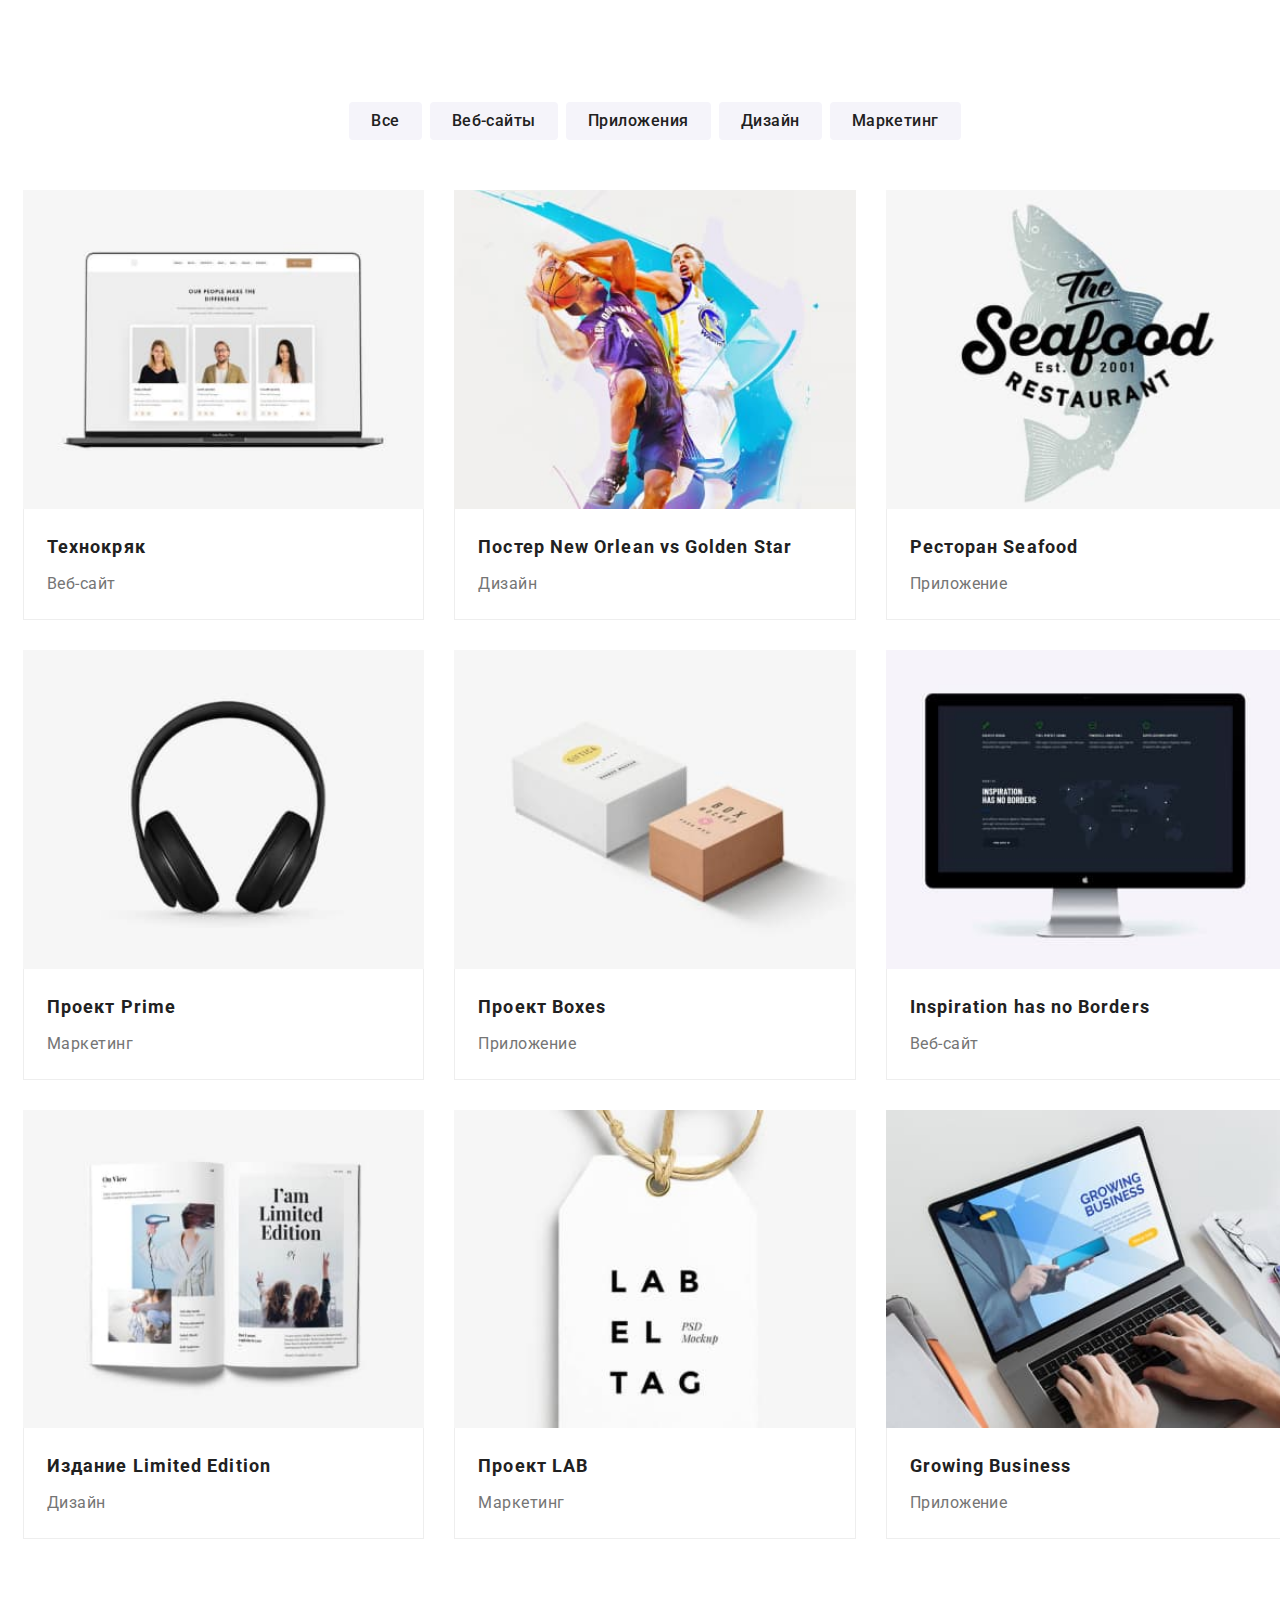
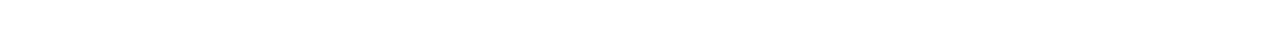
==== commit 26235d07: "add some sections and all pictures" ====
--- a/portfolio.html
+++ b/portfolio.html
@@ -61,7 +61,7 @@
 
     <main>
       <section class="section-filter">
-        <div class="container">
+        <div class="container container--portfolio">
           <h1 class="visually-hidden">Портфолио</h1>
           <ul class="filter-list list ">
             <li class="filter-list__item"><button type="button" class="filter-list__btn">Все</button></li>
@@ -75,7 +75,30 @@
             <li class="cards-list__item">
               <a class="cards-list__link link" href="#">
                 <div class="pic">
-                  <img src="./images/Portfolio/img1.jpg" alt="box1" width="370" />
+                  <picture>
+
+                    <source
+                    srcset="./images/Portfolio/img1.jpg 1x, ./images/Portfolio/img1@2.jpg 2x"
+                    type="image/jpeg"
+                    media="(min-width: 1200px)"/>
+
+                    <source
+                    srcset="./images/tab/portfolio/img(1-1)-tab.jpg 1x, ./images/tab/portfolio/img(1-2)-tab.jpg 2x"
+                    type="image/jpeg"
+                    media="(min-width: 768px)"/>
+
+                    <source
+                    srcset="./images/mob/portfolio/img(1-1)-mob.jpg 1x, ./images/mob/portfolio/img(1-2)-mob.jpg 2x"
+                    type="image/jpeg"
+                    media="(max-width: 767px)"/>
+
+                    <img src="./images/mob/portfolio/img(1-1)-mob.jpg 1x" alt="box1" width="450"
+                    height="auto" 
+                    srcset="./images/mob/portfolio/img(1-2)-mob.jpg 2x" />
+                  </picture>
+
+                  
+
                   <div class="pic__overlay">
                     <p>
                       Ресурс предлагает комплексные предложения с разным уровнем функционала и сервисов. Все
@@ -94,7 +117,27 @@
             <li class="cards-list__item">
               <a class="cards-list__link link" href="#">
                 <div class="pic">
-                  <img src="./images/Portfolio/img2.jpg" alt="box2" width="370" />
+                  <picture>
+
+                    <source
+                    srcset="./images/Portfolio/img2.jpg 1x, ./images/Portfolio/img2@2.jpg 2x"
+                    type="image/jpeg"
+                    media="(min-width: 1200px)"/>
+
+                    <source
+                    srcset="./images/tab/portfolio/img(2-1)-tab.jpg 1x, ./images/tab/portfolio/img(2-2)-tab.jpg 2x"
+                    type="image/jpeg"
+                    media="(min-width: 768px)"/>
+
+                    <source
+                    srcset="./images/mob/portfolio/img(2-1)-mob.jpg 1x, ./images/mob/portfolio/img(2-2)-mob.jpg 2x"
+                    type="image/jpeg"
+                    media="(max-width: 767px)"/>
+
+                    <img src="./images/mob/portfolio/img(2-1-mob).jpg 1x" alt="box2" width="450" height="auto" />
+
+                  </picture>
+                  
                   <div class="pic__overlay">
                     <p>
                       Ресурс предлагает комплексные предложения с разным уровнем функционала и сервисов. Все
@@ -112,7 +155,26 @@
             <li class="cards-list__item">
               <a class="cards-list__link link" href="#">
                 <div class="pic">
-                  <img src="./images/Portfolio/img3.jpg" alt="box3" width="370" />
+                  <picture>
+
+                    <source
+                    srcset="./images/Portfolio/img3.jpg 1x, ./images/Portfolio/img3@2.jpg 2x"
+                    type="image/jpeg"
+                    media="(min-width: 1200px)"/>
+
+                    <source
+                    srcset="./images/tab/portfolio/img(3-1)-tab.jpg 1x, ./images/tab/portfolio/img(3-2)-tab.jpg 2x"
+                    type="image/jpeg"
+                    media="(min-width: 768px)"/>
+
+                    <source
+                    srcset="./images/mob/portfolio/img(3-1)-mob.jpg 1x, ./images/mob/portfolio/img(3-2)-mob.jpg 2x"
+                    type="image/jpeg"
+                    media="(max-width: 767px)"/>
+
+                    <img src="./images/mob/portfolio/img(3-1-mob).jpg" alt="box3" width="450" height="auto" />
+
+                  </picture>
                   <div class="pic__overlay">
                     <p>
                       Ресурс предлагает комплексные предложения с разным уровнем функционала и сервисов. Все
@@ -130,7 +192,26 @@
             <li class="cards-list__item">
               <a class="cards-list__link link" href="#">
                 <div class="pic">
-                  <img src="./images/Portfolio/img4.jpg" alt="box4" width="370" />
+                  <picture>
+
+                    <source
+                    srcset="./images/Portfolio/img4.jpg 1x, ./images/Portfolio/img4@2.jpg 2x"
+                    type="image/jpeg"
+                    media="(min-width: 1200px)"/>
+
+                    <source
+                    srcset="./images/tab/portfolio/img(4-1)-tab.jpg 1x, ./images/tab/portfolio/img(4-2)-tab.jpg 2x"
+                    type="image/jpeg"
+                    media="(min-width: 768px)"/>
+
+                    <source
+                    srcset="./images/mob/portfolio/img(4-1)-mob.jpg 1x, ./images/mob/portfolio/img(4-2)-mob.jpg 2x"
+                    type="image/jpeg"
+                    media="(max-width: 767px)"/>
+
+                    <img src="./images/mob/portfolio/img(4-1-mob).jpg" alt="box4" width="450" height="auto" />
+
+                  </picture>
                   <div class="pic__overlay">
                     <p>
                       Ресурс предлагает комплексные предложения с разным уровнем функционала и сервисов. Все
@@ -148,7 +229,26 @@
             <li class="cards-list__item">
               <a class="cards-list__link link" href="#">
                 <div class="pic">
-                  <img src="./images/Portfolio/img5.jpg" alt="box5" width="370" />
+                  <picture>
+
+                    <source
+                    srcset="./images/Portfolio/img5.jpg 1x, ./images/Portfolio/img5@2.jpg 2x"
+                    type="image/jpeg"
+                    media="(min-width: 1200px)"/>
+
+                    <source
+                    srcset="./images/tab/portfolio/img(5-1)-tab.jpg 1x, ./images/tab/portfolio/img(5-2)-tab.jpg 2x"
+                    type="image/jpeg"
+                    media="(min-width: 768px)"/>
+
+                    <source
+                    srcset="./images/mob/portfolio/img(5-1)-mob.jpg 1x, ./images/mob/portfolio/img(5-2)-mob.jpg 2x"
+                    type="image/jpeg"
+                    media="(max-width: 767px)"/>
+
+                    <img src="./images/mob/portfolio/img(5-1-mob).jpg" alt="box5" width="450" height="auto" />
+
+                  </picture>
                   <div class="pic__overlay">
                     <p>
                       Ресурс предлагает комплексные предложения с разным уровнем функционала и сервисов. Все
@@ -166,7 +266,26 @@
             <li class="cards-list__item">
               <a class="cards-list__link link" href="#">
                 <div class="pic">
-                  <img src="./images/Portfolio/img6.jpg" alt="box6" width="370" />
+                  <picture>
+
+                    <source
+                    srcset="./images/Portfolio/img6.jpg 1x, ./images/Portfolio/img6@2.jpg 2x"
+                    type="image/jpeg"
+                    media="(min-width: 1200px)"/>
+
+                    <source
+                    srcset="./images/tab/portfolio/img(6-1)-tab.jpg 1x, ./images/tab/portfolio/img(6-2)-tab.jpg 2x"
+                    type="image/jpeg"
+                    media="(min-width: 768px)"/>
+
+                    <source
+                    srcset="./images/mob/portfolio/img(6-1)-mob.jpg 1x, ./images/mob/portfolio/img(6-2)-mob.jpg 2x"
+                    type="image/jpeg"
+                    media="(max-width: 767px)"/>
+
+                    <img src="./images/mob/portfolio/img(6-1-mob).jpg" alt="box6" width="450" height="auto" />
+
+                  </picture>
                   <div class="pic__overlay">
                     <p>
                       Ресурс предлагает комплексные предложения с разным уровнем функционала и сервисов. Все
@@ -184,7 +303,26 @@
             <li class="cards-list__item">
               <a class="cards-list__link link" href="#">
                 <div class="pic">
-                  <img src="./images/Portfolio/img7.jpg" alt="box7" width="370" />
+                  <picture>
+
+                    <source
+                    srcset="./images/Portfolio/img7.jpg 1x, ./images/Portfolio/img7@2.jpg 2x"
+                    type="image/jpeg"
+                    media="(min-width: 1200px)"/>
+
+                    <source
+                    srcset="./images/tab/portfolio/img(7-1)-tab.jpg 1x, ./images/tab/portfolio/img(7-2)-tab.jpg 2x"
+                    type="image/jpeg"
+                    media="(min-width: 768px)"/>
+
+                    <source
+                    srcset="./images/mob/portfolio/img(7-1)-mob.jpg 1x, ./images/mob/portfolio/img(7-2)-mob.jpg 2x"
+                    type="image/jpeg"
+                    media="(max-width: 767px)"/>
+
+                    <img src="./images/mob/portfolio/img(7-1-mob).jpg" alt="box7" width="450" height="auto" />
+
+                  </picture>
                   <div class="pic__overlay">
                     <p>
                       Ресурс предлагает комплексные предложения с разным уровнем функционала и сервисов. Все
@@ -202,7 +340,26 @@
             <li class="cards-list__item">
               <a class="cards-list__link link" href="#">
                 <div class="pic">
-                  <img src="./images/Portfolio/img8.jpg" alt="box8" width="370" />
+                  <picture>
+
+                    <source
+                    srcset="./images/Portfolio/img8.jpg 1x, ./images/Portfolio/img8@2.jpg 2x"
+                    type="image/jpeg"
+                    media="(min-width: 1200px)"/>
+
+                    <source
+                    srcset="./images/tab/portfolio/img(8-1)-tab.jpg 1x, ./images/tab/portfolio/img(8-2)-tab.jpg 2x"
+                    type="image/jpeg"
+                    media="(min-width: 768px)"/>
+
+                    <source
+                    srcset="./images/mob/portfolio/img(8-1)-mob.jpg 1x, ./images/mob/portfolio/img(8-2)-mob.jpg 2x"
+                    type="image/jpeg"
+                    media="(max-width: 767px)"/>
+
+                    <img src="./images/mob/portfolio/img(8-1-mob).jpg" alt="box8" width="450" height="auto" />
+
+                  </picture>
                   <div class="pic__overlay">
                     <p>
                       Ресурс предлагает комплексные предложения с разным уровнем функционала и сервисов. Все
@@ -220,7 +377,26 @@
             <li class="cards-list__item">
               <a class="cards-list__link link" href="#">
                 <div class="pic">
-                  <img src="./images/Portfolio/img9.jpg" alt="box9" width="370" />
+                  <picture>
+
+                    <source
+                    srcset="./images/Portfolio/img9.jpg 1x, ./images/Portfolio/img9@2.jpg 2x"
+                    type="image/jpeg"
+                    media="(min-width: 1200px)"/>
+
+                    <source
+                    srcset="./images/tab/portfolio/img(9-1)-tab.jpg 1x, ./images/tab/portfolio/img(9-2)-tab.jpg 2x"
+                    type="image/jpeg"
+                    media="(min-width: 768px)"/>
+
+                    <source
+                    srcset="./images/mob/portfolio/img(9-1)-mob.jpg 1x, ./images/mob/portfolio/img(9-2)-mob.jpg 2x"
+                    type="image/jpeg"
+                    media="(max-width: 767px)"/>
+
+                    <img src="./images/mob/portfolio/img(9-1-mob).jpg" alt="box9" width="450" height="auto" />
+
+                  </picture>
                   <div class="pic__overlay">
                     <p>
                       Ресурс предлагает комплексные предложения с разным уровнем функционала и сервисов. Все
--- a/css/main.min.css
+++ b/css/main.min.css
@@ -1 +1 @@
-body{font-family:"Roboto",sans-serif;letter-spacing:.03em;font-size:14px;color:#757575;background-color:#fff}.container{width:100%;margin:0 auto;padding-left:15px;padding-right:15px}h1,h2,h3,h4,h5,h6,p{margin:0}a{text-decoration:none;color:#afb1b8}a.accept{-webkit-text-decoration-line:underline;text-decoration-line:underline;text-underline-position:under;color:#2196f3;line-height:1.71}img{display:block;max-width:100%}.address{font-style:normal;margin-top:20px}.list{list-style:none;padding-left:0;margin:0}.link{text-decoration:none}.member-info{padding-top:30px;padding-bottom:30px}.section{padding-bottom:94px}@media screen and (max-width: 480px){.section{padding-bottom:60px}}@media screen and (min-width: 481px)and (max-width: 768px){.section{padding-bottom:60px}}.visually-hidden{position:absolute;width:1px;height:1px;margin:-1px;border:0;padding:0;white-space:nowrap;-webkit-clip-path:inset(100%);clip-path:inset(100%);clip:rect(0 0 0 0);overflow:hidden}@media screen and (max-width: 480px){.section--works{position:absolute;width:1px;height:1px;margin:-1px;border:0;padding:0;white-space:nowrap;-webkit-clip-path:inset(100%);clip-path:inset(100%);clip:rect(0 0 0 0);overflow:hidden}}@media screen and (min-width: 481px)and (max-width: 768px){.section--works{position:absolute;width:1px;height:1px;margin:-1px;border:0;padding:0;white-space:nowrap;-webkit-clip-path:inset(100%);clip-path:inset(100%);clip:rect(0 0 0 0);overflow:hidden}}.current{color:#2196f3;position:relative}.current::after{content:"";position:absolute;width:100%;height:4px;bottom:0;background:#2196f3;border-radius:2px}.btn-form,.btn-spam{min-width:200px;height:50px;cursor:pointer;font-family:inherit;font-weight:700;font-size:16px;line-height:1.88;text-align:center;letter-spacing:.06em;border:none;border-radius:4px;background-color:#2196f3;color:#fff;-webkit-transition:background-color 250ms cubic-bezier(0.4, 0, 0.2, 1),-webkit-box-shadow 250ms cubic-bezier(0.4, 0, 0.2, 1);transition:background-color 250ms cubic-bezier(0.4, 0, 0.2, 1),-webkit-box-shadow 250ms cubic-bezier(0.4, 0, 0.2, 1);transition:background-color 250ms cubic-bezier(0.4, 0, 0.2, 1),box-shadow 250ms cubic-bezier(0.4, 0, 0.2, 1);transition:background-color 250ms cubic-bezier(0.4, 0, 0.2, 1),box-shadow 250ms cubic-bezier(0.4, 0, 0.2, 1),-webkit-box-shadow 250ms cubic-bezier(0.4, 0, 0.2, 1);display:-webkit-box;display:-ms-flexbox;display:flex;-webkit-box-align:center;-ms-flex-align:center;align-items:center;-webkit-box-pack:center;-ms-flex-pack:center;justify-content:center}.btn-form:hover,.btn-form:focus,.btn-spam:hover,.btn-spam:focus{background-color:#188ce8;-webkit-box-shadow:0px 4px 4px rgba(0,0,0,.15);box-shadow:0px 4px 4px rgba(0,0,0,.15)}.baner-btn{padding:10px 32px;min-width:200px;cursor:pointer;font-family:inherit;font-weight:700;font-size:16px;line-height:1.88;text-align:center;letter-spacing:.06em;border:none;border-radius:4px;background-color:#2196f3;color:#fff;-webkit-transition:background-color 250ms cubic-bezier(0.4, 0, 0.2, 1);transition:background-color 250ms cubic-bezier(0.4, 0, 0.2, 1)}.baner-btn:hover,.baner-btn:focus{background-color:#188ce8}.filter-list__btn{padding:6px 22px;cursor:pointer;font-family:inherit;font-weight:500;font-size:16px;line-height:1.62;text-align:center;letter-spacing:.03em;background-color:#f5f4fa;color:#212121;border:none;border-radius:4px;-webkit-transition:background-color 250ms cubic-bezier(0.4, 0, 0.2, 1),color 250ms cubic-bezier(0.4, 0, 0.2, 1),-webkit-box-shadow 250ms cubic-bezier(0.4, 0, 0.2, 1);transition:background-color 250ms cubic-bezier(0.4, 0, 0.2, 1),color 250ms cubic-bezier(0.4, 0, 0.2, 1),-webkit-box-shadow 250ms cubic-bezier(0.4, 0, 0.2, 1);transition:background-color 250ms cubic-bezier(0.4, 0, 0.2, 1),color 250ms cubic-bezier(0.4, 0, 0.2, 1),box-shadow 250ms cubic-bezier(0.4, 0, 0.2, 1);transition:background-color 250ms cubic-bezier(0.4, 0, 0.2, 1),color 250ms cubic-bezier(0.4, 0, 0.2, 1),box-shadow 250ms cubic-bezier(0.4, 0, 0.2, 1),-webkit-box-shadow 250ms cubic-bezier(0.4, 0, 0.2, 1)}.filter-list__btn:hover,.filter-list__btn:focus{background-color:#2196f3;color:#fff;-webkit-box-shadow:0px 3px 1px rgba(0,0,0,.1),0px 1px 2px rgba(0,0,0,.08),0px 2px 2px rgba(0,0,0,.12);box-shadow:0px 3px 1px rgba(0,0,0,.1),0px 1px 2px rgba(0,0,0,.08),0px 2px 2px rgba(0,0,0,.12)}.logo{font-family:"Raleway";font-style:normal;font-weight:700;font-size:26px;line-height:1.19}.logo--acent{color:#2196f3}.logo--dark{color:#212121;margin-right:93px}.logo--light{color:#fff}.header-page{border-bottom:1px solid #ececec;position:relative}.header{display:-webkit-box;display:-ms-flexbox;display:flex}.contacts-list__item{display:-webkit-box;display:-ms-flexbox;display:flex;-webkit-box-align:center;-ms-flex-align:center;align-items:center}.contacts-list__item+.contacts-list__item{margin-left:50px}.nav-list,.contacts-list{list-style:none;display:-webkit-box;display:-ms-flexbox;display:flex}.contacts-list{margin-left:auto;margin-top:0;margin-bottom:0}.navigation{display:-webkit-box;display:-ms-flexbox;display:flex;-webkit-box-align:center;-ms-flex-align:center;align-items:center}.nav-list__item+.nav-list__item{margin-left:50px}.nav-list__link,.contacts-list__link{color:#212121;font-style:normal;font-weight:500;font-size:14px;line-height:1.14;letter-spacing:.02em;padding-top:32px;padding-bottom:32px;display:-webkit-box;display:-ms-flexbox;display:flex;-webkit-box-align:center;-ms-flex-align:center;align-items:center;-webkit-transition:color 250ms cubic-bezier(0.4, 0, 0.2, 1),fill 250ms cubic-bezier(0.4, 0, 0.2, 1);transition:color 250ms cubic-bezier(0.4, 0, 0.2, 1),fill 250ms cubic-bezier(0.4, 0, 0.2, 1)}.nav-list__link:hover,.nav-list__link:focus{color:#2196f3}.current{color:#188ce8}.contacts-list__link:hover,.contacts-list__link:focus{color:#2196f3}.contacts-list__link:hover .contacts-list__icon,.contacts-list__link:focus .contacts-list__icon{fill:#188ce8}.contacts-list__text{color:#757575}.contacts-list__icon{fill:#757575;margin-right:10px;-webkit-transition:fill 250ms cubic-bezier(0.4, 0, 0.2, 1);transition:fill 250ms cubic-bezier(0.4, 0, 0.2, 1)}.hero{max-width:1600px;height:600px;background-image:-webkit-gradient(linear, left top, left bottom, from(rgba(47, 48, 58, 0.4)), to(rgba(47, 48, 58, 0.4))),url(../images/hero-bg.jpg);background-image:linear-gradient(rgba(47, 48, 58, 0.4), rgba(47, 48, 58, 0.4)),url(../images/hero-bg.jpg);background-color:#2f303a;background-position:center;background-repeat:no-repeat;background-size:cover;text-align:center;margin:0 auto;padding-top:200px;padding-bottom:200px}@media screen and (max-width: 480px){.hero{height:400px;padding-top:118px;margin-bottom:60px}}@media screen and (min-width: 481px)and (max-width: 768px){.hero{height:400px;padding-top:118px;margin-bottom:60px}}.baner__text{margin-bottom:30px;margin-left:auto;margin-right:auto;font-weight:900;font-size:44px;line-height:1.36;text-align:center;letter-spacing:.06em;text-transform:uppercase;color:#fff}@media screen and (max-width: 480px){.baner__text{font-size:26px;line-height:1.62}}@media screen and (min-width: 481px)and (max-width: 768px){container--features{width:100%}}.features-list{display:-webkit-box;display:-ms-flexbox;display:flex}@media screen and (max-width: 480px){.features-list{-ms-flex-wrap:wrap;flex-wrap:wrap;gap:30px}}@media screen and (min-width: 481px)and (max-width: 768px){.features-list{-ms-flex-wrap:wrap;flex-wrap:wrap;gap:30px}}.features-list__img{display:-webkit-box;display:-ms-flexbox;display:flex;-webkit-box-pack:center;-ms-flex-pack:center;justify-content:center;-webkit-box-align:center;-ms-flex-align:center;align-items:center;height:120px;background-color:#f5f4fa;margin-bottom:30px;border-radius:4px}.features-list__item{width:100%}@media screen and (min-width: 481px)and (max-width: 768px){.features-list__item{width:calc((100% - 30px)/2)}}.features-list__name{margin-bottom:10px;font-size:14px;line-height:1.14;letter-spacing:.03em;text-transform:uppercase;color:#212121}@media screen and (max-width: 480px){.features-list__name{text-align:center}}.features-list__text{line-height:1.71;letter-spacing:.03em}.works__label,.members-label,.partners-label{font-size:36px;line-height:1.16;text-align:center;letter-spacing:.03em;color:#212121}.works-list{display:-webkit-box;display:-ms-flexbox;display:flex;margin-top:50px}.works-list__item+.works-list__item{margin-left:30px}.works-list__item{position:relative;overflow:hidden}.works-list__item+.works-list__item{margin-left:30px}.works-list__text{display:-webkit-box;display:-ms-flexbox;display:flex;-webkit-box-pack:center;-ms-flex-pack:center;justify-content:center;-webkit-box-align:center;-ms-flex-align:center;align-items:center;position:absolute;bottom:0;width:100%;height:70px;font-weight:700;text-transform:uppercase;background-color:rgba(47,48,58,.8);color:#fff}.member-info__label{margin-bottom:10px;font-weight:500;font-size:16px;line-height:1.18;text-align:center;letter-spacing:.03em;color:#212121}@media screen and (max-width: 480px){.members-label{padding-top:60px}}@media screen and (min-width: 481px)and (max-width: 768px){.members-label{padding-top:60px}}.members-list__item{background-color:#fff;-webkit-box-shadow:0px 1px 3px rgba(0,0,0,.12),0px 1px 1px rgba(0,0,0,.14),0px 2px 1px rgba(0,0,0,.2);box-shadow:0px 1px 3px rgba(0,0,0,.12),0px 1px 1px rgba(0,0,0,.14),0px 2px 1px rgba(0,0,0,.2);border-radius:0px 0px 4px 4px}@media screen and (max-width: 480px){.members-list__item{width:100%}}@media screen and (min-width: 481px)and (max-width: 768px){.members-list__item{width:calc((100% - 30px)/2)}}.member-info__position{font-size:16px;line-height:1.18;text-align:center;letter-spacing:.03em;margin-bottom:16px}.about-us{background-color:#f5f4fa}.members-list{display:-webkit-box;display:-ms-flexbox;display:flex}@media screen and (max-width: 480px){.members-list{margin-top:30px;width:100%;-ms-flex-wrap:wrap;flex-wrap:wrap;gap:30px}}@media screen and (min-width: 481px)and (max-width: 768px){.members-list{margin-top:30px;width:100%;-ms-flex-wrap:wrap;flex-wrap:wrap;gap:30px}}.social-list__item{width:44px;height:44px}.social-list__item+.social-list__item{margin-left:10px}.social-list__link{width:100%;height:100%;border-radius:50%;display:-webkit-box;display:-ms-flexbox;display:flex;-webkit-box-align:center;-ms-flex-align:center;align-items:center;-webkit-box-pack:center;-ms-flex-pack:center;justify-content:center;color:#afb1b8;-webkit-transition:background-color 250ms cubic-bezier(0.4, 0, 0.2, 1),color 250ms cubic-bezier(0.4, 0, 0.2, 1);transition:background-color 250ms cubic-bezier(0.4, 0, 0.2, 1),color 250ms cubic-bezier(0.4, 0, 0.2, 1)}.social-list__link:hover,.social-list__link:focus{background-color:#2196f3;color:#fff}.social-list__icon{fill:currentColor}.link-icon:hover .social-list__icon,.link-icon:focus .social-list__icon{fill:#fff}.social-list{display:-webkit-box;display:-ms-flexbox;display:flex;-webkit-box-pack:center;-ms-flex-pack:center;justify-content:center}.partners-list{display:-webkit-box;display:-ms-flexbox;display:flex;margin-top:50px}@media screen and (max-width: 480px){.partners-list{-ms-flex-wrap:wrap;flex-wrap:wrap;gap:30px;margin-top:30px}}@media screen and (min-width: 481px)and (max-width: 768px){.partners-list{-ms-flex-wrap:wrap;flex-wrap:wrap;gap:30px;margin-top:30px}}.partners{padding-bottom:94px;padding-top:94px}@media screen and (max-width: 480px){.partners{padding-top:60px;padding-bottom:60px}}@media screen and (min-width: 481px)and (max-width: 768px){.partners{padding-top:60px;padding-bottom:60px}}.partners-list__item:hover .partners-list__link,.partners-list__item:focus .partners-list__link{fill:#2196f3;border-color:#2196f3}@media screen and (max-width: 480px){.partners-list__item{width:calc((100% - 30px)/2)}}@media screen and (min-width: 481px)and (max-width: 768px){.partners-list__item{width:calc((100% - 60px)/3)}}.partners-list__link{height:92px;border:1px solid #afb1b8;border-radius:4px;background:rgba(0,0,0,0);display:-webkit-box;display:-ms-flexbox;display:flex;-webkit-box-pack:center;-ms-flex-pack:center;justify-content:center;-webkit-box-align:center;-ms-flex-align:center;align-items:center;-webkit-transition:color 250ms cubic-bezier(0.4, 0, 0.2, 1),border-color 250ms cubic-bezier(0.4, 0, 0.2, 1);transition:color 250ms cubic-bezier(0.4, 0, 0.2, 1),border-color 250ms cubic-bezier(0.4, 0, 0.2, 1)}.partners-list__link:hover,.partners-list__link:focus{color:#2196f3;border-color:#2196f3}.partners-list__icon{fill:currentColor}.footer-main{display:-webkit-box;display:-ms-flexbox;display:flex;-webkit-box-align:baseline;-ms-flex-align:baseline;align-items:baseline}.footer-social{margin-left:70px}.footer{background-color:#2f303a;padding-top:60px;padding-bottom:60px}.address-list__item+.address-list__item{margin-top:9px}.address-list__link{padding:0;font-weight:400;font-size:14px;line-height:1.71;letter-spacing:.03em;color:#fff;-webkit-transition:color 250ms cubic-bezier(0.4, 0, 0.2, 1);transition:color 250ms cubic-bezier(0.4, 0, 0.2, 1)}.address-list__mail,.address-list__tel{color:rgba(255,255,255,.6)}.address-list__link{margin:0;margin-top:20px}.address-list__link:hover,.address-list__link:focus{color:#2196f3}.address-list__text{color:rgba(255,255,255,.6)}.footer-soc-label{font-size:14px;line-height:16px;letter-spacing:.03em;text-transform:uppercase;color:#fff}.soc-list{display:-webkit-box;display:-ms-flexbox;display:flex;margin-top:20px}.footer-soc-item+.footer-soc-item{margin-left:10px}.soc-list__icon{fill:#fff}.soc-list__link{width:100%;height:100%;border-radius:50%;display:-webkit-box;display:-ms-flexbox;display:flex;-webkit-box-align:center;-ms-flex-align:center;align-items:center;-webkit-box-pack:center;-ms-flex-pack:center;justify-content:center;fill:#afb1b8;background:rgba(255,255,255,.1);-webkit-transition:background-color 250ms cubic-bezier(0.4, 0, 0.2, 1);transition:background-color 250ms cubic-bezier(0.4, 0, 0.2, 1)}.soc-list__link:hover,.soc-list__link:focus{background-color:#2196f3}.soc-list__item{width:44px;height:44px}.soc-list__item+.soc-list__item{margin-left:10px}.subscribe{margin-left:10px}.spam-mail{background-color:rgba(0,0,0,0);border:1px solid rgba(255,255,255,.3);border-radius:4px;-webkit-box-shadow:0px 4px 4px rgba(0,0,0,.15);box-shadow:0px 4px 4px rgba(0,0,0,.15);width:358px;height:50px;padding-left:16px;margin-right:12px;color:#fff;-webkit-transition:border-color 250ms cubic-bezier(0.4, 0, 0.2, 1);transition:border-color 250ms cubic-bezier(0.4, 0, 0.2, 1)}.spam-mail:hover,.spam-mail:focus{border-color:#2196f3}.spam-form{display:-webkit-box;display:-ms-flexbox;display:flex;margin-top:20px}.spam{margin-left:93px}.card-label__name{width:auto;height:auto;margin:0;margin-bottom:4px;font-size:18px;line-height:2;letter-spacing:.06em;color:#212121}.card-label__direction{margin:0;font-size:16px;line-height:1.87;letter-spacing:.03em;color:#757575}.filter-list{display:-webkit-box;display:-ms-flexbox;display:flex;-webkit-box-pack:center;-ms-flex-pack:center;justify-content:center;margin-bottom:50px;margin-top:0}@media screen and (max-width: 480px){.filter-list{-ms-flex-wrap:wrap;flex-wrap:wrap;gap:8px;-webkit-box-pack:start;-ms-flex-pack:start;justify-content:flex-start}}@media screen and (min-width: 481px)and (max-width: 768px){.filter-list{-ms-flex-wrap:wrap;flex-wrap:wrap;gap:8px}}.cards-list{display:-webkit-box;display:-ms-flexbox;display:flex;-ms-flex-wrap:wrap;flex-wrap:wrap}@media screen and (max-width: 480px){.cards-list{width:100%}}@media screen and (min-width: 481px)and (max-width: 768px){.cards-list{margin-top:30px;width:100%;-ms-flex-wrap:wrap;flex-wrap:wrap;gap:30px}}.cards-list__item{-webkit-transition:translatex 250ms cubic-bezier(0.4, 0, 0.2, 1);transition:translatex 250ms cubic-bezier(0.4, 0, 0.2, 1)}@media screen and (max-width: 480px){.cards-list__item{width:100%}}@media screen and (min-width: 481px)and (max-width: 768px){.cards-list__item{width:calc((100% - 30px)/2)}}.pic{position:relative;overflow:hidden}.pic__overlay{display:-webkit-box;display:-ms-flexbox;display:flex;position:absolute;top:0;left:0;background-color:rgba(33,150,243,.9);width:100%;height:100%;-webkit-transform:translatey(100%);transform:translatey(100%);-webkit-transition:-webkit-transform 250ms ease;transition:-webkit-transform 250ms ease;transition:transform 250ms ease;transition:transform 250ms ease, -webkit-transform 250ms ease}.cards-list__item:hover .pic__overlay{-webkit-transform:translatex(0);transform:translatex(0)}.cards-list__link:focus .pic__overlay{-webkit-transform:translatex(0);transform:translatex(0)}.pic__overlay p{color:#fff;padding:63px 24px;margin:0;font-size:18px;line-height:1.56}.cards-list__link{display:block;-webkit-transition:-webkit-box-shadow 250ms cubic-bezier(0.4, 0, 0.2, 1);transition:-webkit-box-shadow 250ms cubic-bezier(0.4, 0, 0.2, 1);transition:box-shadow 250ms cubic-bezier(0.4, 0, 0.2, 1);transition:box-shadow 250ms cubic-bezier(0.4, 0, 0.2, 1), -webkit-box-shadow 250ms cubic-bezier(0.4, 0, 0.2, 1)}.cards-list__link:hover,.cards-list__link:focus{-webkit-box-shadow:0px 1px 1px rgba(0,0,0,.12),0px 4px 4px rgba(0,0,0,.06),1px 4px 6px rgba(0,0,0,.16);box-shadow:0px 1px 1px rgba(0,0,0,.12),0px 4px 4px rgba(0,0,0,.06),1px 4px 6px rgba(0,0,0,.16)}.section-filter{padding:94px 0px}.card-label{padding:20px 23px;border:1px solid #eee;border-top:none;height:auto}.is-hidden{visibility:hidden;opacity:0;pointer-events:none}.backdrop{position:fixed;width:100%;height:100%;top:0;left:0;background:rgba(0,0,0,.2);-webkit-transition:opacity 300ms cubic-bezier(0.4, 0, 0.2, 1),visibility 300ms cubic-bezier(0.4, 0, 0.2, 1);transition:opacity 300ms cubic-bezier(0.4, 0, 0.2, 1),visibility 300ms cubic-bezier(0.4, 0, 0.2, 1)}.backdrop.is-hidden .modal{-webkit-transform:translate(-50%, -50%) scale(0);transform:translate(-50%, -50%) scale(0)}.modal-div{position:absolute;top:50%;left:50%;width:528px;min-height:581px;background-color:#fff;-webkit-transform:translate(-50%, -50%) scale(1);transform:translate(-50%, -50%) scale(1);-webkit-transition:-webkit-transform 300ms;transition:-webkit-transform 300ms;transition:transform 300ms;transition:transform 300ms, -webkit-transform 300ms;-webkit-box-shadow:0px 1px 3px rgba(0,0,0,.12),0px 1px 1px rgba(0,0,0,.14),0px 2px 1px rgba(0,0,0,.2);box-shadow:0px 1px 3px rgba(0,0,0,.12),0px 1px 1px rgba(0,0,0,.14),0px 2px 1px rgba(0,0,0,.2);border-radius:4px;padding:40px}.close-icon{display:-webkit-box;display:-ms-flexbox;display:flex;-webkit-box-align:center;-ms-flex-align:center;align-items:center;-webkit-box-pack:center;-ms-flex-pack:center;justify-content:center;position:absolute;top:8px;right:8px;background:rgba(0,0,0,0);padding:6px;width:30px;height:30px;border:1px solid rgba(0,0,0,.1);border-radius:50%;-webkit-transition:fill 250ms cubic-bezier(0.4, 0, 0.2, 1);transition:fill 250ms cubic-bezier(0.4, 0, 0.2, 1);cursor:pointer}.close-icon:hover,.close-icon:focus{fill:#2196f3}.modal-title{font-weight:700;font-size:20px;text-align:center;color:#212121;margin-bottom:12px}.input-wrap__item{position:relative;display:-webkit-box;display:-ms-flexbox;display:flex;-webkit-box-orient:vertical;-webkit-box-direction:normal;-ms-flex-direction:column;flex-direction:column;text-align:start;width:100%;height:40px;border:1px solid rgba(33,33,33,.2);border-radius:4px;outline:none;cursor:pointer;-webkit-transition:border-color 250ms cubic-bezier(0.4, 0, 0.2, 1);transition:border-color 250ms cubic-bezier(0.4, 0, 0.2, 1)}.input-wrap__item:focus-within,.input-wrap__item:hover{border-color:#2196f3}.modal-label{display:-webkit-box;display:-ms-flexbox;display:flex;padding-bottom:4px;font-size:12px;line-height:1.16;letter-spacing:.01em}.form-icon:hover,.form-icon:focus{fill:#2196f3}.input-wrap__item:hover+.form-icon,.input-wrap__item:focus-within+.form-icon{fill:#2196f3}.text-place{border:1px solid rgba(33,33,33,.2);border-radius:4px;outline:none;cursor:pointer;-webkit-transition:border-color 250ms cubic-bezier(0.4, 0, 0.2, 1);transition:border-color 250ms cubic-bezier(0.4, 0, 0.2, 1)}.text-place:hover,.text-place:focus{border-color:#2196f3}.modal{margin-bottom:10px}.input-wrap{position:relative}.input-wrap input{padding-left:42px}.text-place{resize:none;width:100%;height:120px;padding:12px 16px;font-size:12px;line-height:1.16;letter-spacing:.01em}.form-icon{position:absolute;left:12px;top:50%;-webkit-transform:translateY(-50%);transform:translateY(-50%);width:18px;height:18px;fill:#212121;-webkit-transition:fill 250ms cubic-bezier(0.4, 0, 0.2, 1);transition:fill 250ms cubic-bezier(0.4, 0, 0.2, 1)}.button-form{display:-webkit-box;display:-ms-flexbox;display:flex;-webkit-box-pack:center;-ms-flex-pack:center;justify-content:center;margin-top:30px}.form-text-box{display:-webkit-box;display:-ms-flexbox;display:flex;-webkit-box-pack:center;-ms-flex-pack:center;justify-content:center;-webkit-box-align:center;-ms-flex-align:center;align-items:center;color:#757575;cursor:pointer}.form-text-box::before{content:"";width:16px;height:15px;border:2px solid #212121;border-radius:3px;margin-right:8px}.check-input:checked+.form-text-box::before{background-image:url(../images/svg-icons/icon-check.svg);background-position:center;background-repeat:no-repeat;background-size:contain;border:#2196f3}.check-input:checked{background-image:url(../images/svg-icons/icon-check.svg);background-position:center;background-repeat:no-repeat}.checkbox{margin-top:20px}/*# sourceMappingURL=main.min.css.map */+body{font-family:"Roboto",sans-serif;letter-spacing:.03em;font-size:14px;color:#757575;background-color:#fff}.container{width:100%;margin:0 auto;padding-left:15px;padding-right:15px}h1,h2,h3,h4,h5,h6,p{margin:0}a{text-decoration:none;color:#afb1b8}a.accept{-webkit-text-decoration-line:underline;text-decoration-line:underline;text-underline-position:under;color:#2196f3;line-height:1.71}img{display:block;max-width:100%}.address{font-style:normal;margin-top:20px}.list{list-style:none;padding-left:0;margin:0}.link{text-decoration:none}.member-info{padding-top:30px;padding-bottom:30px}.section{padding-bottom:94px}@media screen and (max-width: 480px){.section{padding-bottom:60px}}@media screen and (min-width: 481px)and (max-width: 768px){.section{padding-bottom:60px}}@media screen and (min-width: 481px)and (max-width: 768px){.container--portfolio{max-width:480px}}.visually-hidden{position:absolute;width:1px;height:1px;margin:-1px;border:0;padding:0;white-space:nowrap;-webkit-clip-path:inset(100%);clip-path:inset(100%);clip:rect(0 0 0 0);overflow:hidden}@media screen and (max-width: 480px){.section--works{position:absolute;width:1px;height:1px;margin:-1px;border:0;padding:0;white-space:nowrap;-webkit-clip-path:inset(100%);clip-path:inset(100%);clip:rect(0 0 0 0);overflow:hidden}}@media screen and (min-width: 481px)and (max-width: 768px){.section--works{position:absolute;width:1px;height:1px;margin:-1px;border:0;padding:0;white-space:nowrap;-webkit-clip-path:inset(100%);clip-path:inset(100%);clip:rect(0 0 0 0);overflow:hidden}}.current{color:#2196f3;position:relative}.current::after{content:"";position:absolute;width:100%;height:4px;bottom:0;background:#2196f3;border-radius:2px}.btn-form,.btn-spam{min-width:200px;height:50px;cursor:pointer;font-family:inherit;font-weight:700;font-size:16px;line-height:1.88;text-align:center;letter-spacing:.06em;border:none;border-radius:4px;background-color:#2196f3;color:#fff;-webkit-transition:background-color 250ms cubic-bezier(0.4, 0, 0.2, 1),-webkit-box-shadow 250ms cubic-bezier(0.4, 0, 0.2, 1);transition:background-color 250ms cubic-bezier(0.4, 0, 0.2, 1),-webkit-box-shadow 250ms cubic-bezier(0.4, 0, 0.2, 1);transition:background-color 250ms cubic-bezier(0.4, 0, 0.2, 1),box-shadow 250ms cubic-bezier(0.4, 0, 0.2, 1);transition:background-color 250ms cubic-bezier(0.4, 0, 0.2, 1),box-shadow 250ms cubic-bezier(0.4, 0, 0.2, 1),-webkit-box-shadow 250ms cubic-bezier(0.4, 0, 0.2, 1);display:-webkit-box;display:-ms-flexbox;display:flex;-webkit-box-align:center;-ms-flex-align:center;align-items:center;-webkit-box-pack:center;-ms-flex-pack:center;justify-content:center}.btn-form:hover,.btn-form:focus,.btn-spam:hover,.btn-spam:focus{background-color:#188ce8;-webkit-box-shadow:0px 4px 4px rgba(0,0,0,.15);box-shadow:0px 4px 4px rgba(0,0,0,.15)}.baner-btn{padding:10px 32px;min-width:200px;cursor:pointer;font-family:inherit;font-weight:700;font-size:16px;line-height:1.88;text-align:center;letter-spacing:.06em;border:none;border-radius:4px;background-color:#2196f3;color:#fff;-webkit-transition:background-color 250ms cubic-bezier(0.4, 0, 0.2, 1);transition:background-color 250ms cubic-bezier(0.4, 0, 0.2, 1)}.baner-btn:hover,.baner-btn:focus{background-color:#188ce8}.filter-list__btn{padding:6px 22px;cursor:pointer;font-family:inherit;font-weight:500;font-size:16px;line-height:1.62;text-align:center;letter-spacing:.03em;background-color:#f5f4fa;color:#212121;border:none;border-radius:4px;-webkit-transition:background-color 250ms cubic-bezier(0.4, 0, 0.2, 1),color 250ms cubic-bezier(0.4, 0, 0.2, 1),-webkit-box-shadow 250ms cubic-bezier(0.4, 0, 0.2, 1);transition:background-color 250ms cubic-bezier(0.4, 0, 0.2, 1),color 250ms cubic-bezier(0.4, 0, 0.2, 1),-webkit-box-shadow 250ms cubic-bezier(0.4, 0, 0.2, 1);transition:background-color 250ms cubic-bezier(0.4, 0, 0.2, 1),color 250ms cubic-bezier(0.4, 0, 0.2, 1),box-shadow 250ms cubic-bezier(0.4, 0, 0.2, 1);transition:background-color 250ms cubic-bezier(0.4, 0, 0.2, 1),color 250ms cubic-bezier(0.4, 0, 0.2, 1),box-shadow 250ms cubic-bezier(0.4, 0, 0.2, 1),-webkit-box-shadow 250ms cubic-bezier(0.4, 0, 0.2, 1)}.filter-list__btn:hover,.filter-list__btn:focus{background-color:#2196f3;color:#fff;-webkit-box-shadow:0px 3px 1px rgba(0,0,0,.1),0px 1px 2px rgba(0,0,0,.08),0px 2px 2px rgba(0,0,0,.12);box-shadow:0px 3px 1px rgba(0,0,0,.1),0px 1px 2px rgba(0,0,0,.08),0px 2px 2px rgba(0,0,0,.12)}.logo{font-family:"Raleway";font-style:normal;font-weight:700;font-size:26px;line-height:1.19}.logo--acent{color:#2196f3}.logo--dark{color:#212121;margin-right:93px}.logo--light{color:#fff}.header-page{border-bottom:1px solid #ececec;position:relative}.header{display:-webkit-box;display:-ms-flexbox;display:flex}.contacts-list__item{display:-webkit-box;display:-ms-flexbox;display:flex;-webkit-box-align:center;-ms-flex-align:center;align-items:center}.contacts-list__item+.contacts-list__item{margin-left:50px}.nav-list,.contacts-list{list-style:none;display:-webkit-box;display:-ms-flexbox;display:flex}.contacts-list{margin-left:auto;margin-top:0;margin-bottom:0}.navigation{display:-webkit-box;display:-ms-flexbox;display:flex;-webkit-box-align:center;-ms-flex-align:center;align-items:center}.nav-list__item+.nav-list__item{margin-left:50px}.nav-list__link,.contacts-list__link{color:#212121;font-style:normal;font-weight:500;font-size:14px;line-height:1.14;letter-spacing:.02em;padding-top:32px;padding-bottom:32px;display:-webkit-box;display:-ms-flexbox;display:flex;-webkit-box-align:center;-ms-flex-align:center;align-items:center;-webkit-transition:color 250ms cubic-bezier(0.4, 0, 0.2, 1),fill 250ms cubic-bezier(0.4, 0, 0.2, 1);transition:color 250ms cubic-bezier(0.4, 0, 0.2, 1),fill 250ms cubic-bezier(0.4, 0, 0.2, 1)}.nav-list__link:hover,.nav-list__link:focus{color:#2196f3}.current{color:#188ce8}.contacts-list__link:hover,.contacts-list__link:focus{color:#2196f3}.contacts-list__link:hover .contacts-list__icon,.contacts-list__link:focus .contacts-list__icon{fill:#188ce8}.contacts-list__text{color:#757575}.contacts-list__icon{fill:#757575;margin-right:10px;-webkit-transition:fill 250ms cubic-bezier(0.4, 0, 0.2, 1);transition:fill 250ms cubic-bezier(0.4, 0, 0.2, 1)}.hero{max-width:1600px;height:600px;background-image:-webkit-gradient(linear, left top, left bottom, from(rgba(47, 48, 58, 0.4)), to(rgba(47, 48, 58, 0.4))),url(../images/hero-bg.jpg);background-image:linear-gradient(rgba(47, 48, 58, 0.4), rgba(47, 48, 58, 0.4)),url(../images/hero-bg.jpg);background-color:#2f303a;background-position:center;background-repeat:no-repeat;background-size:cover;text-align:center;margin:0 auto;padding-top:200px;padding-bottom:200px}@media screen and (min-width: 480px)and (max-width: 767px){.hero{height:400px;padding-top:118px;margin-bottom:60px}}@media screen and (min-width: 768px)and (max-width: 1199px){.hero{height:400px;padding-top:118px;margin-bottom:60px}}@media screen and (min-width: 1200px){.hero{margin-bottom:94px}}.baner__text{margin-bottom:30px;margin-left:auto;margin-right:auto;font-weight:900;font-size:44px;line-height:1.36;text-align:center;letter-spacing:.06em;text-transform:uppercase;color:#fff}@media screen and (min-width: 480px)and (max-width: 767px){.baner__text{font-size:26px;line-height:1.62}}container--features{width:100%}.features-list{display:-webkit-box;display:-ms-flexbox;display:flex}@media screen and (min-width: 1200px){.features-list{-ms-flex-wrap:nowrap;flex-wrap:nowrap;gap:30px}}@media screen and (min-width: 480px)and (max-width: 767px){.features-list{-ms-flex-wrap:wrap;flex-wrap:wrap;gap:30px}}@media screen and (min-width: 768px)and (max-width: 1199px){.features-list{-ms-flex-wrap:wrap;flex-wrap:wrap;gap:30px}}.features-list__img{display:-webkit-box;display:-ms-flexbox;display:flex;-webkit-box-pack:center;-ms-flex-pack:center;justify-content:center;-webkit-box-align:center;-ms-flex-align:center;align-items:center;height:120px;background-color:#f5f4fa;margin-bottom:30px;border-radius:4px}.features-list__item{width:100%}@media screen and (min-width: 768px)and (max-width: 1199px){.features-list__item{width:calc((100% - 30px)/2)}}.features-list__name{margin-bottom:10px;font-size:14px;line-height:1.14;letter-spacing:.03em;text-transform:uppercase;color:#212121}@media screen and (min-width: 480px)and (max-width: 767px){.features-list__name{text-align:center}}@media screen and (min-width: 1200px){.features-list__name{text-align:left}}.features-list__text{line-height:1.71;letter-spacing:.03em}.works__label,.members-label,.partners-label{font-size:36px;line-height:1.16;text-align:center;letter-spacing:.03em;color:#212121}.works-list{display:-webkit-box;display:-ms-flexbox;display:flex;margin-top:50px;gap:30px}.works-list__item{position:relative;overflow:hidden}.works-list__item+.works-list__item{margin-left:30px}.works-list__text{display:-webkit-box;display:-ms-flexbox;display:flex;-webkit-box-pack:center;-ms-flex-pack:center;justify-content:center;-webkit-box-align:center;-ms-flex-align:center;align-items:center;position:absolute;bottom:0;width:100%;height:70px;font-weight:700;text-transform:uppercase;background-color:rgba(47,48,58,.8);color:#fff}.member-info__label{margin-bottom:10px;font-weight:500;font-size:16px;line-height:1.18;text-align:center;letter-spacing:.03em;color:#212121}@media screen and (min-width: 480px)and (max-width: 767px){.members-label{padding-top:60px}}@media screen and (min-width: 768px)and (max-width: 1199px){.members-label{padding-top:60px}}@media screen and (min-width: 1200px){.members-label{padding-top:94px}}.members-list__item{background-color:#fff;-webkit-box-shadow:0px 1px 3px rgba(0,0,0,.12),0px 1px 1px rgba(0,0,0,.14),0px 2px 1px rgba(0,0,0,.2);box-shadow:0px 1px 3px rgba(0,0,0,.12),0px 1px 1px rgba(0,0,0,.14),0px 2px 1px rgba(0,0,0,.2);border-radius:0px 0px 4px 4px}@media screen and (min-width: 480px)and (max-width: 767px){.members-list__item{width:100%}}@media screen and (min-width: 768px)and (max-width: 1199px){.members-list__item{width:calc((100% - 30px)/2)}}.member-info__position{font-size:16px;line-height:1.18;text-align:center;letter-spacing:.03em;margin-bottom:16px}.about-us{background-color:#f5f4fa}.members-list{display:-webkit-box;display:-ms-flexbox;display:flex}@media screen and (min-width: 480px)and (max-width: 767px){.members-list{margin-top:30px;width:100%;-ms-flex-wrap:wrap;flex-wrap:wrap;gap:30px}}@media screen and (min-width: 768px)and (max-width: 1199px){.members-list{margin-top:30px;width:100%;-ms-flex-wrap:wrap;flex-wrap:wrap;gap:30px}}@media screen and (min-width: 1200px){.members-list{margin-top:50px;width:100%;-ms-flex-wrap:nowrap;flex-wrap:nowrap;gap:30px}}.social-list__item{width:44px;height:44px}.social-list__item+.social-list__item{margin-left:10px}.social-list__link{width:100%;height:100%;border-radius:50%;display:-webkit-box;display:-ms-flexbox;display:flex;-webkit-box-align:center;-ms-flex-align:center;align-items:center;-webkit-box-pack:center;-ms-flex-pack:center;justify-content:center;color:#afb1b8;-webkit-transition:background-color 250ms cubic-bezier(0.4, 0, 0.2, 1),color 250ms cubic-bezier(0.4, 0, 0.2, 1);transition:background-color 250ms cubic-bezier(0.4, 0, 0.2, 1),color 250ms cubic-bezier(0.4, 0, 0.2, 1)}.social-list__link:hover,.social-list__link:focus{background-color:#2196f3;color:#fff}.social-list__icon{fill:currentColor}.link-icon:hover .social-list__icon,.link-icon:focus .social-list__icon{fill:#fff}.social-list{display:-webkit-box;display:-ms-flexbox;display:flex;-webkit-box-pack:center;-ms-flex-pack:center;justify-content:center}.partners-list{display:-webkit-box;display:-ms-flexbox;display:flex;margin-top:50px}@media screen and (min-width: 768px)and (max-width: 1199px){.partners-list{-ms-flex-wrap:wrap;flex-wrap:wrap;gap:30px;margin-top:30px}}@media screen and (min-width: 480px)and (max-width: 767px){.partners-list{-ms-flex-wrap:wrap;flex-wrap:wrap;gap:30px;margin-top:30px}}@media screen and (min-width: 1200px){.partners-list{-ms-flex-wrap:wrap;flex-wrap:wrap;gap:30px;margin-top:50px}}@media screen and (min-width: 480px)and (max-width: 767px){.partners{padding-top:60px;padding-bottom:60px}}@media screen and (min-width: 768px)and (max-width: 1199px){.partners{padding-top:60px;padding-bottom:60px}}@media screen and (min-width: 1200px){.partners{padding-bottom:94px;padding-top:94px}}.partners-list__item:hover .partners-list__link,.partners-list__item:focus .partners-list__link{fill:#2196f3;border-color:#2196f3}@media screen and (min-width: 480px)and (max-width: 767px){.partners-list__item{width:calc((100% - 30px)/2)}}@media screen and (min-width: 768px)and (max-width: 1199px){.partners-list__item{width:calc((100% - 60px)/3)}}@media screen and (min-width: 1200px){.partners-list__item{width:calc((100% - 150px)/6)}}.partners-list__link{height:92px;border:1px solid #afb1b8;border-radius:4px;background:rgba(0,0,0,0);display:-webkit-box;display:-ms-flexbox;display:flex;-webkit-box-pack:center;-ms-flex-pack:center;justify-content:center;-webkit-box-align:center;-ms-flex-align:center;align-items:center;-webkit-transition:color 250ms cubic-bezier(0.4, 0, 0.2, 1),border-color 250ms cubic-bezier(0.4, 0, 0.2, 1);transition:color 250ms cubic-bezier(0.4, 0, 0.2, 1),border-color 250ms cubic-bezier(0.4, 0, 0.2, 1)}.partners-list__link:hover,.partners-list__link:focus{color:#2196f3;border-color:#2196f3}.partners-list__icon{fill:currentColor}.footer-main{display:-webkit-box;display:-ms-flexbox;display:flex;-webkit-box-align:baseline;-ms-flex-align:baseline;align-items:baseline}.footer-social{margin-left:70px}.footer{background-color:#2f303a;padding-top:60px;padding-bottom:60px}.address-list__item+.address-list__item{margin-top:9px}.address-list__link{padding:0;font-weight:400;font-size:14px;line-height:1.71;letter-spacing:.03em;color:#fff;-webkit-transition:color 250ms cubic-bezier(0.4, 0, 0.2, 1);transition:color 250ms cubic-bezier(0.4, 0, 0.2, 1)}.address-list__mail,.address-list__tel{color:rgba(255,255,255,.6)}.address-list__link{margin:0;margin-top:20px}.address-list__link:hover,.address-list__link:focus{color:#2196f3}.address-list__text{color:rgba(255,255,255,.6)}.footer-soc-label{font-size:14px;line-height:16px;letter-spacing:.03em;text-transform:uppercase;color:#fff}.soc-list{display:-webkit-box;display:-ms-flexbox;display:flex;margin-top:20px}.footer-soc-item+.footer-soc-item{margin-left:10px}.soc-list__icon{fill:#fff}.soc-list__link{width:100%;height:100%;border-radius:50%;display:-webkit-box;display:-ms-flexbox;display:flex;-webkit-box-align:center;-ms-flex-align:center;align-items:center;-webkit-box-pack:center;-ms-flex-pack:center;justify-content:center;fill:#afb1b8;background:rgba(255,255,255,.1);-webkit-transition:background-color 250ms cubic-bezier(0.4, 0, 0.2, 1);transition:background-color 250ms cubic-bezier(0.4, 0, 0.2, 1)}.soc-list__link:hover,.soc-list__link:focus{background-color:#2196f3}.soc-list__item{width:44px;height:44px}.soc-list__item+.soc-list__item{margin-left:10px}.subscribe{margin-left:10px}.spam-mail{background-color:rgba(0,0,0,0);border:1px solid rgba(255,255,255,.3);border-radius:4px;-webkit-box-shadow:0px 4px 4px rgba(0,0,0,.15);box-shadow:0px 4px 4px rgba(0,0,0,.15);width:358px;height:50px;padding-left:16px;margin-right:12px;color:#fff;-webkit-transition:border-color 250ms cubic-bezier(0.4, 0, 0.2, 1);transition:border-color 250ms cubic-bezier(0.4, 0, 0.2, 1)}.spam-mail:hover,.spam-mail:focus{border-color:#2196f3}.spam-form{display:-webkit-box;display:-ms-flexbox;display:flex;margin-top:20px}.spam{margin-left:93px}.card-label__name{width:auto;height:auto;margin:0;margin-bottom:4px;font-size:18px;line-height:2;letter-spacing:.06em;color:#212121}.card-label__direction{margin:0;font-size:16px;line-height:1.87;letter-spacing:.03em;color:#757575}.filter-list{display:-webkit-box;display:-ms-flexbox;display:flex;-ms-flex-wrap:wrap;flex-wrap:wrap;gap:8px;margin-bottom:40px}@media screen and (min-width: 480px)and (max-width: 767px){.filter-list{display:-webkit-box;display:-ms-flexbox;display:flex;-ms-flex-wrap:wrap;flex-wrap:wrap;margin-bottom:40px;gap:15px 8px;-webkit-box-pack:start;-ms-flex-pack:start;justify-content:flex-start}}@media screen and (min-width: 768px)and (max-width: 1199px){.filter-list{display:-webkit-box;display:-ms-flexbox;display:flex;-ms-flex-wrap:wrap;flex-wrap:wrap;-webkit-box-pack:center;-ms-flex-pack:center;justify-content:center;gap:8px}}@media screen and (min-width: 1200px){.filter-list{display:-webkit-box;display:-ms-flexbox;display:flex;-webkit-box-pack:center;-ms-flex-pack:center;justify-content:center;margin-bottom:50px;margin-top:0;gap:8px}}.cards-list{display:-webkit-box;display:-ms-flexbox;display:flex;-ms-flex-wrap:wrap;flex-wrap:wrap}@media screen and (min-width: 480px)and (max-width: 767px){.cards-list{width:100%}}@media screen and (min-width: 768px)and (max-width: 1199px){.cards-list{margin-top:30px;width:100%;-ms-flex-wrap:wrap;flex-wrap:wrap;gap:30px}}@media screen and (min-width: 1200px){.cards-list{gap:30px;margin-top:50px}}.cards-list__item{-webkit-transition:translatex 250ms cubic-bezier(0.4, 0, 0.2, 1);transition:translatex 250ms cubic-bezier(0.4, 0, 0.2, 1)}@media screen and (min-width: 480px)and (max-width: 767px){.cards-list__item{margin-bottom:30px}}@media screen and (min-width: 768px)and (max-width: 1199px){.cards-list__item{width:calc((100% - 30px)/2)}}@media screen and (min-width: 1200px){.cards-list__item{width:calc((100% - 60px)/3)}}.pic{position:relative;overflow:hidden}.pic__overlay{display:-webkit-box;display:-ms-flexbox;display:flex;position:absolute;top:0;left:0;background-color:rgba(33,150,243,.9);width:100%;height:100%;-webkit-transform:translatey(100%);transform:translatey(100%);-webkit-transition:-webkit-transform 250ms ease;transition:-webkit-transform 250ms ease;transition:transform 250ms ease;transition:transform 250ms ease, -webkit-transform 250ms ease}.cards-list__item:hover .pic__overlay{-webkit-transform:translatex(0);transform:translatex(0)}.cards-list__link:focus .pic__overlay{-webkit-transform:translatex(0);transform:translatex(0)}.pic__overlay p{color:#fff;padding:63px 24px;margin:0;font-size:18px;line-height:1.56}.cards-list__link{display:block;-webkit-transition:-webkit-box-shadow 250ms cubic-bezier(0.4, 0, 0.2, 1);transition:-webkit-box-shadow 250ms cubic-bezier(0.4, 0, 0.2, 1);transition:box-shadow 250ms cubic-bezier(0.4, 0, 0.2, 1);transition:box-shadow 250ms cubic-bezier(0.4, 0, 0.2, 1), -webkit-box-shadow 250ms cubic-bezier(0.4, 0, 0.2, 1)}.cards-list__link:hover,.cards-list__link:focus{-webkit-box-shadow:0px 1px 1px rgba(0,0,0,.12),0px 4px 4px rgba(0,0,0,.06),1px 4px 6px rgba(0,0,0,.16);box-shadow:0px 1px 1px rgba(0,0,0,.12),0px 4px 4px rgba(0,0,0,.06),1px 4px 6px rgba(0,0,0,.16)}@media screen and (min-width: 768px)and (max-width: 1199px){.cards-list__link{height:100%;display:-webkit-box;display:-ms-flexbox;display:flex;-webkit-box-orient:vertical;-webkit-box-direction:normal;-ms-flex-direction:column;flex-direction:column;max-width:100%}}.section-filter{padding:94px 0px}.card-label{padding:20px 23px;border:1px solid #eee;border-top:none;height:auto}@media screen and (min-width: 768px)and (max-width: 1199px){.card-label{-webkit-box-flex:1;-ms-flex-positive:1;flex-grow:1;max-width:450px}}.is-hidden{visibility:hidden;opacity:0;pointer-events:none}.backdrop{position:fixed;width:100%;height:100%;top:0;left:0;background:rgba(0,0,0,.2);-webkit-transition:opacity 300ms cubic-bezier(0.4, 0, 0.2, 1),visibility 300ms cubic-bezier(0.4, 0, 0.2, 1);transition:opacity 300ms cubic-bezier(0.4, 0, 0.2, 1),visibility 300ms cubic-bezier(0.4, 0, 0.2, 1)}.backdrop.is-hidden .modal{-webkit-transform:translate(-50%, -50%) scale(0);transform:translate(-50%, -50%) scale(0)}.modal-div{position:absolute;top:50%;left:50%;width:528px;min-height:581px;background-color:#fff;-webkit-transform:translate(-50%, -50%) scale(1);transform:translate(-50%, -50%) scale(1);-webkit-transition:-webkit-transform 300ms;transition:-webkit-transform 300ms;transition:transform 300ms;transition:transform 300ms, -webkit-transform 300ms;-webkit-box-shadow:0px 1px 3px rgba(0,0,0,.12),0px 1px 1px rgba(0,0,0,.14),0px 2px 1px rgba(0,0,0,.2);box-shadow:0px 1px 3px rgba(0,0,0,.12),0px 1px 1px rgba(0,0,0,.14),0px 2px 1px rgba(0,0,0,.2);border-radius:4px;padding:40px}.close-icon{display:-webkit-box;display:-ms-flexbox;display:flex;-webkit-box-align:center;-ms-flex-align:center;align-items:center;-webkit-box-pack:center;-ms-flex-pack:center;justify-content:center;position:absolute;top:8px;right:8px;background:rgba(0,0,0,0);padding:6px;width:30px;height:30px;border:1px solid rgba(0,0,0,.1);border-radius:50%;-webkit-transition:fill 250ms cubic-bezier(0.4, 0, 0.2, 1);transition:fill 250ms cubic-bezier(0.4, 0, 0.2, 1);cursor:pointer}.close-icon:hover,.close-icon:focus{fill:#2196f3}.modal-title{font-weight:700;font-size:20px;text-align:center;color:#212121;margin-bottom:12px}.input-wrap__item{position:relative;display:-webkit-box;display:-ms-flexbox;display:flex;-webkit-box-orient:vertical;-webkit-box-direction:normal;-ms-flex-direction:column;flex-direction:column;text-align:start;width:100%;height:40px;border:1px solid rgba(33,33,33,.2);border-radius:4px;outline:none;cursor:pointer;-webkit-transition:border-color 250ms cubic-bezier(0.4, 0, 0.2, 1);transition:border-color 250ms cubic-bezier(0.4, 0, 0.2, 1)}.input-wrap__item:focus-within,.input-wrap__item:hover{border-color:#2196f3}.modal-label{display:-webkit-box;display:-ms-flexbox;display:flex;padding-bottom:4px;font-size:12px;line-height:1.16;letter-spacing:.01em}.form-icon:hover,.form-icon:focus{fill:#2196f3}.input-wrap__item:hover+.form-icon,.input-wrap__item:focus-within+.form-icon{fill:#2196f3}.text-place{border:1px solid rgba(33,33,33,.2);border-radius:4px;outline:none;cursor:pointer;-webkit-transition:border-color 250ms cubic-bezier(0.4, 0, 0.2, 1);transition:border-color 250ms cubic-bezier(0.4, 0, 0.2, 1)}.text-place:hover,.text-place:focus{border-color:#2196f3}.modal{margin-bottom:10px}.input-wrap{position:relative}.input-wrap input{padding-left:42px}.text-place{resize:none;width:100%;height:120px;padding:12px 16px;font-size:12px;line-height:1.16;letter-spacing:.01em}.form-icon{position:absolute;left:12px;top:50%;-webkit-transform:translateY(-50%);transform:translateY(-50%);width:18px;height:18px;fill:#212121;-webkit-transition:fill 250ms cubic-bezier(0.4, 0, 0.2, 1);transition:fill 250ms cubic-bezier(0.4, 0, 0.2, 1)}.button-form{display:-webkit-box;display:-ms-flexbox;display:flex;-webkit-box-pack:center;-ms-flex-pack:center;justify-content:center;margin-top:30px}.form-text-box{display:-webkit-box;display:-ms-flexbox;display:flex;-webkit-box-pack:center;-ms-flex-pack:center;justify-content:center;-webkit-box-align:center;-ms-flex-align:center;align-items:center;color:#757575;cursor:pointer}.form-text-box::before{content:"";width:16px;height:15px;border:2px solid #212121;border-radius:3px;margin-right:8px}.check-input:checked+.form-text-box::before{background-image:url(../images/svg-icons/icon-check.svg);background-position:center;background-repeat:no-repeat;background-size:contain;border:#2196f3}.check-input:checked{background-image:url(../images/svg-icons/icon-check.svg);background-position:center;background-repeat:no-repeat}.checkbox{margin-top:20px}/*# sourceMappingURL=main.min.css.map */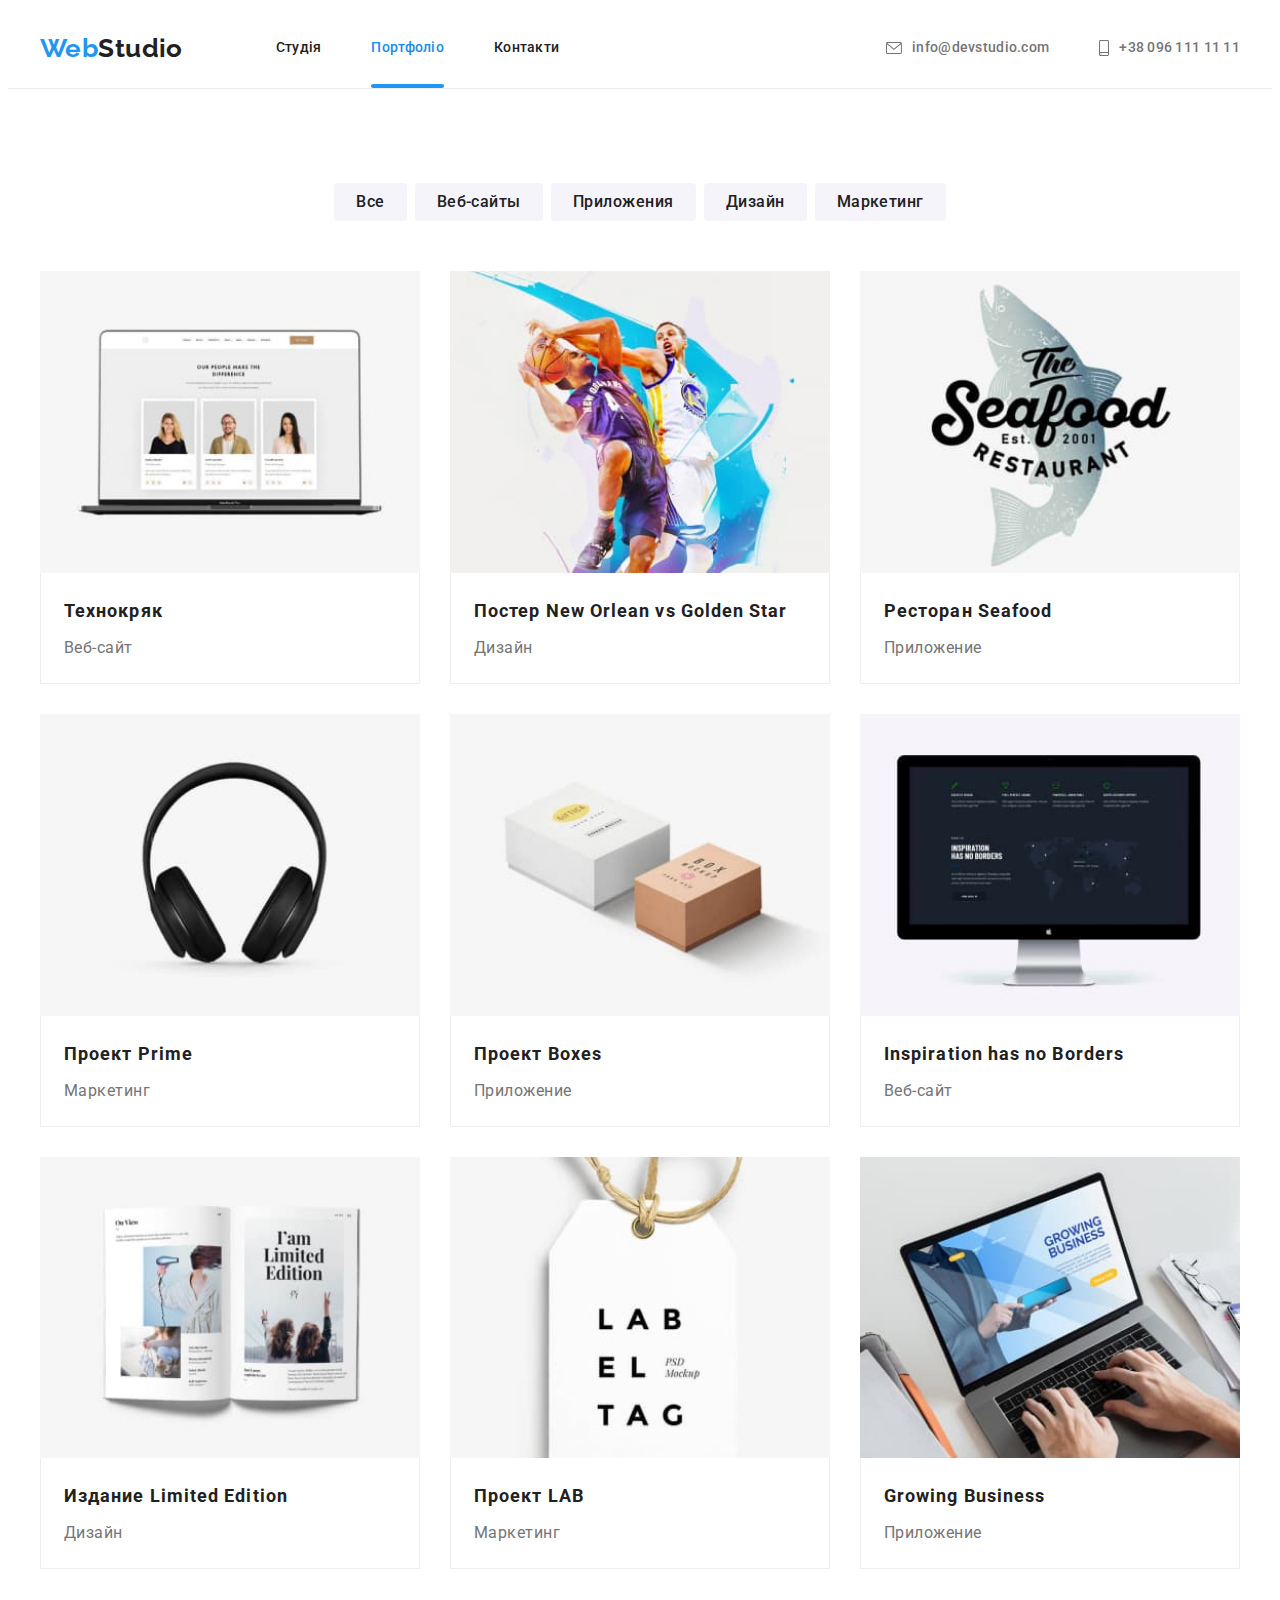
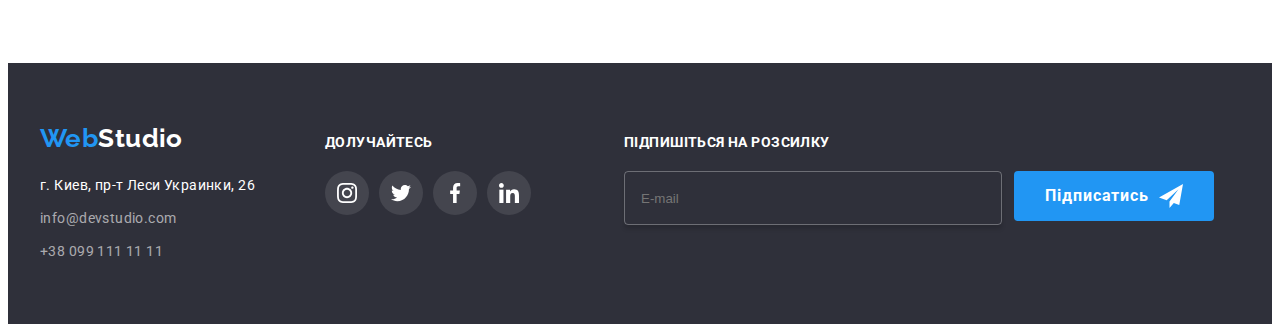
==== commit 04ebf532: "done with all sections" ====
--- a/portfolio.html
+++ b/portfolio.html
@@ -17,11 +17,11 @@
       referrerpolicy="no-referrer"
     />
     <!-- <link rel="stylesheet" href="./css/styles.css" /> -->
-    <link rel="stylesheet" href="./css/main.min.css">
+    <link rel="stylesheet" href="./css/main.min.css" />
   </head>
   <body>
     <!-- Верхня лінія -->
-    <!-- <header class="header-page">
+    <header class="header-page">
       <div class="container header">
         <nav class="navigation">
           <a href="./index.html" class="logo logo--dark link"><span class="logo--acent">Web</span>Studio</a>
@@ -57,18 +57,95 @@
           </li>
         </ul>
       </div>
-    </header> -->
+      <div class="header-menu" data-menu-open>
+        <svg class="header-menu__icon" width="40" height="40">
+          <use href="./images/symbol-defs.svg#icon-menu"></use>
+        </svg>
+      </div>
+
+      <div class="mob-menu is-hidden" data-menu>
+        <div class="header-menu-close" data-menu-close>
+          <svg class="mob-menu__icon" width="40" height="40">
+            <use href="./images/symbol-defs.svg#icon-close-mob"></use>
+          </svg>
+        </div>
+        <div class="pages-mob">
+          <ul class="mob-menu__list list">
+            <li class="mob-menu__item">
+              <a href="./index.html" class="mob-menu__link link">Студія</a>
+            </li>
+
+            <li class="mob-menu__item">
+              <a href="portfolio.html" class="mob-menu__link current--menu link">Портфоліо</a>
+            </li>
+
+            <li class="mob-menu__item">
+              <a href="#" class="mob-menu__link link">Контакти</a>
+            </li>
+          </ul>
+        </div>
+        <div class="main-social-mob">
+          <div class="contacts-mob">
+            <ul class="contacts-mob__list list">
+              <li class="contacts-mob__item contacts-mob__item--tel">
+                <a href="tel:+380961111111" class="contacts-mob__link contacts-mob__text-mob link">
+                  +38 096 111 11 11</a
+                >
+              </li>
+
+              <li class="contacts-mob__item">
+                <a href="mailto:info@devstudio.com" class="contacts-mob__link contacts-mob__text-mail link">
+                  info@devstudio.com</a
+                >
+              </li>
+            </ul>
+          </div>
+
+          <ul class="mob-socials__list">
+            <li class="mob-socials__item">
+              <a href="#" class="mob-socials__link link">
+                <p>Instagram</p>
+              </a>
+            </li>
+
+            <li class="mob-socials__item">
+              <a href="#" class="mob-socials__link link">
+                <p>Twitter</p>
+              </a>
+            </li>
+
+            <li class="mob-socials__item">
+              <a href="#" class="mob-socials__link link">
+                <p>Facebook</p>
+              </a>
+            </li>
+
+            <li class="mob-socials__item">
+              <a href="#" class="mob-socials__link link">
+                <p>LinkedIn</p>
+              </a>
+            </li>
+          </ul>
+        </div>
+      </div>
+    </header>
 
     <main>
       <section class="section-filter">
         <div class="container container--portfolio">
           <h1 class="visually-hidden">Портфолио</h1>
-          <ul class="filter-list list ">
+          <ul class="filter-list list">
             <li class="filter-list__item"><button type="button" class="filter-list__btn">Все</button></li>
-            <li class="filter-list__item"><button type="button" class="filter-list__btn">Веб-сайты</button></li>
-            <li class="filter-list__item"><button type="button" class="filter-list__btn">Приложения</button></li>
+            <li class="filter-list__item">
+              <button type="button" class="filter-list__btn">Веб-сайты</button>
+            </li>
+            <li class="filter-list__item">
+              <button type="button" class="filter-list__btn">Приложения</button>
+            </li>
             <li class="filter-list__item"><button type="button" class="filter-list__btn">Дизайн</button></li>
-            <li class="filter-list__item"><button type="button" class="filter-list__btn">Маркетинг</button></li>
+            <li class="filter-list__item">
+              <button type="button" class="filter-list__btn">Маркетинг</button>
+            </li>
           </ul>
 
           <ul class="cards-list list">
@@ -76,28 +153,38 @@
               <a class="cards-list__link link" href="#">
                 <div class="pic">
                   <picture>
-
-                    <source
-                    srcset="./images/Portfolio/img1.jpg 1x, ./images/Portfolio/img1@2.jpg 2x"
-                    type="image/jpeg"
-                    media="(min-width: 1200px)"/>
-
-                    <source
-                    srcset="./images/tab/portfolio/img(1-1)-tab.jpg 1x, ./images/tab/portfolio/img(1-2)-tab.jpg 2x"
-                    type="image/jpeg"
-                    media="(min-width: 768px)"/>
-
-                    <source
-                    srcset="./images/mob/portfolio/img(1-1)-mob.jpg 1x, ./images/mob/portfolio/img(1-2)-mob.jpg 2x"
-                    type="image/jpeg"
-                    media="(max-width: 767px)"/>
-
-                    <img src="./images/mob/portfolio/img(1-1)-mob.jpg 1x" alt="box1" width="450"
-                    height="auto" 
-                    srcset="./images/mob/portfolio/img(1-2)-mob.jpg 2x" />
-                  </picture>
-
-                  
+                    <source
+                      srcset="./images/Portfolio/img1.jpg 1x, ./images/Portfolio/img1@2.jpg 2x"
+                      type="image/jpeg"
+                      media="(min-width: 1200px)"
+                    />
+
+                    <source
+                      srcset="
+                        ./images/tab/portfolio/img(1-1)-tab.jpg 1x,
+                        ./images/tab/portfolio/img(1-2)-tab.jpg 2x
+                      "
+                      type="image/jpeg"
+                      media="(min-width: 768px)"
+                    />
+
+                    <source
+                      srcset="
+                        ./images/mob/portfolio/img(1-1)-mob.jpg 1x,
+                        ./images/mob/portfolio/img(1-2)-mob.jpg 2x
+                      "
+                      type="image/jpeg"
+                      media="(max-width: 767px)"
+                    />
+
+                    <img
+                      src="./images/mob/portfolio/img(1-1)-mob.jpg 1x"
+                      alt="box1"
+                      width="450"
+                      height="auto"
+                      srcset="./images/mob/portfolio/img(1-2)-mob.jpg 2x"
+                    />
+                  </picture>
 
                   <div class="pic__overlay">
                     <p>
@@ -118,26 +205,38 @@
               <a class="cards-list__link link" href="#">
                 <div class="pic">
                   <picture>
-
-                    <source
-                    srcset="./images/Portfolio/img2.jpg 1x, ./images/Portfolio/img2@2.jpg 2x"
-                    type="image/jpeg"
-                    media="(min-width: 1200px)"/>
-
-                    <source
-                    srcset="./images/tab/portfolio/img(2-1)-tab.jpg 1x, ./images/tab/portfolio/img(2-2)-tab.jpg 2x"
-                    type="image/jpeg"
-                    media="(min-width: 768px)"/>
-
-                    <source
-                    srcset="./images/mob/portfolio/img(2-1)-mob.jpg 1x, ./images/mob/portfolio/img(2-2)-mob.jpg 2x"
-                    type="image/jpeg"
-                    media="(max-width: 767px)"/>
-
-                    <img src="./images/mob/portfolio/img(2-1-mob).jpg 1x" alt="box2" width="450" height="auto" />
-
-                  </picture>
-                  
+                    <source
+                      srcset="./images/Portfolio/img2.jpg 1x, ./images/Portfolio/img2@2.jpg 2x"
+                      type="image/jpeg"
+                      media="(min-width: 1200px)"
+                    />
+
+                    <source
+                      srcset="
+                        ./images/tab/portfolio/img(2-1)-tab.jpg 1x,
+                        ./images/tab/portfolio/img(2-2)-tab.jpg 2x
+                      "
+                      type="image/jpeg"
+                      media="(min-width: 768px)"
+                    />
+
+                    <source
+                      srcset="
+                        ./images/mob/portfolio/img(2-1)-mob.jpg 1x,
+                        ./images/mob/portfolio/img(2-2)-mob.jpg 2x
+                      "
+                      type="image/jpeg"
+                      media="(max-width: 767px)"
+                    />
+
+                    <img
+                      src="./images/mob/portfolio/img(2-1-mob).jpg 1x"
+                      alt="box2"
+                      width="450"
+                      height="auto"
+                    />
+                  </picture>
+
                   <div class="pic__overlay">
                     <p>
                       Ресурс предлагает комплексные предложения с разным уровнем функционала и сервисов. Все
@@ -156,24 +255,31 @@
               <a class="cards-list__link link" href="#">
                 <div class="pic">
                   <picture>
-
-                    <source
-                    srcset="./images/Portfolio/img3.jpg 1x, ./images/Portfolio/img3@2.jpg 2x"
-                    type="image/jpeg"
-                    media="(min-width: 1200px)"/>
-
-                    <source
-                    srcset="./images/tab/portfolio/img(3-1)-tab.jpg 1x, ./images/tab/portfolio/img(3-2)-tab.jpg 2x"
-                    type="image/jpeg"
-                    media="(min-width: 768px)"/>
-
-                    <source
-                    srcset="./images/mob/portfolio/img(3-1)-mob.jpg 1x, ./images/mob/portfolio/img(3-2)-mob.jpg 2x"
-                    type="image/jpeg"
-                    media="(max-width: 767px)"/>
+                    <source
+                      srcset="./images/Portfolio/img3.jpg 1x, ./images/Portfolio/img3@2.jpg 2x"
+                      type="image/jpeg"
+                      media="(min-width: 1200px)"
+                    />
+
+                    <source
+                      srcset="
+                        ./images/tab/portfolio/img(3-1)-tab.jpg 1x,
+                        ./images/tab/portfolio/img(3-2)-tab.jpg 2x
+                      "
+                      type="image/jpeg"
+                      media="(min-width: 768px)"
+                    />
+
+                    <source
+                      srcset="
+                        ./images/mob/portfolio/img(3-1)-mob.jpg 1x,
+                        ./images/mob/portfolio/img(3-2)-mob.jpg 2x
+                      "
+                      type="image/jpeg"
+                      media="(max-width: 767px)"
+                    />
 
                     <img src="./images/mob/portfolio/img(3-1-mob).jpg" alt="box3" width="450" height="auto" />
-
                   </picture>
                   <div class="pic__overlay">
                     <p>
@@ -193,24 +299,31 @@
               <a class="cards-list__link link" href="#">
                 <div class="pic">
                   <picture>
-
-                    <source
-                    srcset="./images/Portfolio/img4.jpg 1x, ./images/Portfolio/img4@2.jpg 2x"
-                    type="image/jpeg"
-                    media="(min-width: 1200px)"/>
-
-                    <source
-                    srcset="./images/tab/portfolio/img(4-1)-tab.jpg 1x, ./images/tab/portfolio/img(4-2)-tab.jpg 2x"
-                    type="image/jpeg"
-                    media="(min-width: 768px)"/>
-
-                    <source
-                    srcset="./images/mob/portfolio/img(4-1)-mob.jpg 1x, ./images/mob/portfolio/img(4-2)-mob.jpg 2x"
-                    type="image/jpeg"
-                    media="(max-width: 767px)"/>
+                    <source
+                      srcset="./images/Portfolio/img4.jpg 1x, ./images/Portfolio/img4@2.jpg 2x"
+                      type="image/jpeg"
+                      media="(min-width: 1200px)"
+                    />
+
+                    <source
+                      srcset="
+                        ./images/tab/portfolio/img(4-1)-tab.jpg 1x,
+                        ./images/tab/portfolio/img(4-2)-tab.jpg 2x
+                      "
+                      type="image/jpeg"
+                      media="(min-width: 768px)"
+                    />
+
+                    <source
+                      srcset="
+                        ./images/mob/portfolio/img(4-1)-mob.jpg 1x,
+                        ./images/mob/portfolio/img(4-2)-mob.jpg 2x
+                      "
+                      type="image/jpeg"
+                      media="(max-width: 767px)"
+                    />
 
                     <img src="./images/mob/portfolio/img(4-1-mob).jpg" alt="box4" width="450" height="auto" />
-
                   </picture>
                   <div class="pic__overlay">
                     <p>
@@ -230,24 +343,31 @@
               <a class="cards-list__link link" href="#">
                 <div class="pic">
                   <picture>
-
-                    <source
-                    srcset="./images/Portfolio/img5.jpg 1x, ./images/Portfolio/img5@2.jpg 2x"
-                    type="image/jpeg"
-                    media="(min-width: 1200px)"/>
-
-                    <source
-                    srcset="./images/tab/portfolio/img(5-1)-tab.jpg 1x, ./images/tab/portfolio/img(5-2)-tab.jpg 2x"
-                    type="image/jpeg"
-                    media="(min-width: 768px)"/>
-
-                    <source
-                    srcset="./images/mob/portfolio/img(5-1)-mob.jpg 1x, ./images/mob/portfolio/img(5-2)-mob.jpg 2x"
-                    type="image/jpeg"
-                    media="(max-width: 767px)"/>
+                    <source
+                      srcset="./images/Portfolio/img5.jpg 1x, ./images/Portfolio/img5@2.jpg 2x"
+                      type="image/jpeg"
+                      media="(min-width: 1200px)"
+                    />
+
+                    <source
+                      srcset="
+                        ./images/tab/portfolio/img(5-1)-tab.jpg 1x,
+                        ./images/tab/portfolio/img(5-2)-tab.jpg 2x
+                      "
+                      type="image/jpeg"
+                      media="(min-width: 768px)"
+                    />
+
+                    <source
+                      srcset="
+                        ./images/mob/portfolio/img(5-1)-mob.jpg 1x,
+                        ./images/mob/portfolio/img(5-2)-mob.jpg 2x
+                      "
+                      type="image/jpeg"
+                      media="(max-width: 767px)"
+                    />
 
                     <img src="./images/mob/portfolio/img(5-1-mob).jpg" alt="box5" width="450" height="auto" />
-
                   </picture>
                   <div class="pic__overlay">
                     <p>
@@ -267,24 +387,31 @@
               <a class="cards-list__link link" href="#">
                 <div class="pic">
                   <picture>
-
-                    <source
-                    srcset="./images/Portfolio/img6.jpg 1x, ./images/Portfolio/img6@2.jpg 2x"
-                    type="image/jpeg"
-                    media="(min-width: 1200px)"/>
-
-                    <source
-                    srcset="./images/tab/portfolio/img(6-1)-tab.jpg 1x, ./images/tab/portfolio/img(6-2)-tab.jpg 2x"
-                    type="image/jpeg"
-                    media="(min-width: 768px)"/>
-
-                    <source
-                    srcset="./images/mob/portfolio/img(6-1)-mob.jpg 1x, ./images/mob/portfolio/img(6-2)-mob.jpg 2x"
-                    type="image/jpeg"
-                    media="(max-width: 767px)"/>
+                    <source
+                      srcset="./images/Portfolio/img6.jpg 1x, ./images/Portfolio/img6@2.jpg 2x"
+                      type="image/jpeg"
+                      media="(min-width: 1200px)"
+                    />
+
+                    <source
+                      srcset="
+                        ./images/tab/portfolio/img(6-1)-tab.jpg 1x,
+                        ./images/tab/portfolio/img(6-2)-tab.jpg 2x
+                      "
+                      type="image/jpeg"
+                      media="(min-width: 768px)"
+                    />
+
+                    <source
+                      srcset="
+                        ./images/mob/portfolio/img(6-1)-mob.jpg 1x,
+                        ./images/mob/portfolio/img(6-2)-mob.jpg 2x
+                      "
+                      type="image/jpeg"
+                      media="(max-width: 767px)"
+                    />
 
                     <img src="./images/mob/portfolio/img(6-1-mob).jpg" alt="box6" width="450" height="auto" />
-
                   </picture>
                   <div class="pic__overlay">
                     <p>
@@ -304,24 +431,31 @@
               <a class="cards-list__link link" href="#">
                 <div class="pic">
                   <picture>
-
-                    <source
-                    srcset="./images/Portfolio/img7.jpg 1x, ./images/Portfolio/img7@2.jpg 2x"
-                    type="image/jpeg"
-                    media="(min-width: 1200px)"/>
-
-                    <source
-                    srcset="./images/tab/portfolio/img(7-1)-tab.jpg 1x, ./images/tab/portfolio/img(7-2)-tab.jpg 2x"
-                    type="image/jpeg"
-                    media="(min-width: 768px)"/>
-
-                    <source
-                    srcset="./images/mob/portfolio/img(7-1)-mob.jpg 1x, ./images/mob/portfolio/img(7-2)-mob.jpg 2x"
-                    type="image/jpeg"
-                    media="(max-width: 767px)"/>
+                    <source
+                      srcset="./images/Portfolio/img7.jpg 1x, ./images/Portfolio/img7@2.jpg 2x"
+                      type="image/jpeg"
+                      media="(min-width: 1200px)"
+                    />
+
+                    <source
+                      srcset="
+                        ./images/tab/portfolio/img(7-1)-tab.jpg 1x,
+                        ./images/tab/portfolio/img(7-2)-tab.jpg 2x
+                      "
+                      type="image/jpeg"
+                      media="(min-width: 768px)"
+                    />
+
+                    <source
+                      srcset="
+                        ./images/mob/portfolio/img(7-1)-mob.jpg 1x,
+                        ./images/mob/portfolio/img(7-2)-mob.jpg 2x
+                      "
+                      type="image/jpeg"
+                      media="(max-width: 767px)"
+                    />
 
                     <img src="./images/mob/portfolio/img(7-1-mob).jpg" alt="box7" width="450" height="auto" />
-
                   </picture>
                   <div class="pic__overlay">
                     <p>
@@ -341,24 +475,31 @@
               <a class="cards-list__link link" href="#">
                 <div class="pic">
                   <picture>
-
-                    <source
-                    srcset="./images/Portfolio/img8.jpg 1x, ./images/Portfolio/img8@2.jpg 2x"
-                    type="image/jpeg"
-                    media="(min-width: 1200px)"/>
-
-                    <source
-                    srcset="./images/tab/portfolio/img(8-1)-tab.jpg 1x, ./images/tab/portfolio/img(8-2)-tab.jpg 2x"
-                    type="image/jpeg"
-                    media="(min-width: 768px)"/>
-
-                    <source
-                    srcset="./images/mob/portfolio/img(8-1)-mob.jpg 1x, ./images/mob/portfolio/img(8-2)-mob.jpg 2x"
-                    type="image/jpeg"
-                    media="(max-width: 767px)"/>
+                    <source
+                      srcset="./images/Portfolio/img8.jpg 1x, ./images/Portfolio/img8@2.jpg 2x"
+                      type="image/jpeg"
+                      media="(min-width: 1200px)"
+                    />
+
+                    <source
+                      srcset="
+                        ./images/tab/portfolio/img(8-1)-tab.jpg 1x,
+                        ./images/tab/portfolio/img(8-2)-tab.jpg 2x
+                      "
+                      type="image/jpeg"
+                      media="(min-width: 768px)"
+                    />
+
+                    <source
+                      srcset="
+                        ./images/mob/portfolio/img(8-1)-mob.jpg 1x,
+                        ./images/mob/portfolio/img(8-2)-mob.jpg 2x
+                      "
+                      type="image/jpeg"
+                      media="(max-width: 767px)"
+                    />
 
                     <img src="./images/mob/portfolio/img(8-1-mob).jpg" alt="box8" width="450" height="auto" />
-
                   </picture>
                   <div class="pic__overlay">
                     <p>
@@ -378,24 +519,31 @@
               <a class="cards-list__link link" href="#">
                 <div class="pic">
                   <picture>
-
-                    <source
-                    srcset="./images/Portfolio/img9.jpg 1x, ./images/Portfolio/img9@2.jpg 2x"
-                    type="image/jpeg"
-                    media="(min-width: 1200px)"/>
-
-                    <source
-                    srcset="./images/tab/portfolio/img(9-1)-tab.jpg 1x, ./images/tab/portfolio/img(9-2)-tab.jpg 2x"
-                    type="image/jpeg"
-                    media="(min-width: 768px)"/>
-
-                    <source
-                    srcset="./images/mob/portfolio/img(9-1)-mob.jpg 1x, ./images/mob/portfolio/img(9-2)-mob.jpg 2x"
-                    type="image/jpeg"
-                    media="(max-width: 767px)"/>
+                    <source
+                      srcset="./images/Portfolio/img9.jpg 1x, ./images/Portfolio/img9@2.jpg 2x"
+                      type="image/jpeg"
+                      media="(min-width: 1200px)"
+                    />
+
+                    <source
+                      srcset="
+                        ./images/tab/portfolio/img(9-1)-tab.jpg 1x,
+                        ./images/tab/portfolio/img(9-2)-tab.jpg 2x
+                      "
+                      type="image/jpeg"
+                      media="(min-width: 768px)"
+                    />
+
+                    <source
+                      srcset="
+                        ./images/mob/portfolio/img(9-1)-mob.jpg 1x,
+                        ./images/mob/portfolio/img(9-2)-mob.jpg 2x
+                      "
+                      type="image/jpeg"
+                      media="(max-width: 767px)"
+                    />
 
                     <img src="./images/mob/portfolio/img(9-1-mob).jpg" alt="box9" width="450" height="auto" />
-
                   </picture>
                   <div class="pic__overlay">
                     <p>
@@ -416,7 +564,7 @@
     </main>
 
     <!-- Підвал -->
-    <!-- <footer class="footer">
+    <footer class="footer">
       <div class="container footer-main">
         <div class="container-footer">
           <a href="./index.html" class="logo logo--light link"><span class="logo--acent">Web</span>Studio</a>
@@ -432,10 +580,14 @@
                 >
               </li>
               <li class="address-list__item">
-                <a class="address-list__link address-list__text link" href="mailto:info@example.com">info@devstudio.com</a>
+                <a class="address-list__link address-list__text link" href="mailto:info@example.com"
+                  >info@devstudio.com</a
+                >
               </li>
               <li class="address-list__item">
-                <a class="address-list__link address-list__text link" href="tel:+380991111111">+38 099 111 11 11</a>
+                <a class="address-list__link address-list__text link" href="tel:+380991111111"
+                  >+38 099 111 11 11</a
+                >
               </li>
             </ul>
           </address>
@@ -474,7 +626,6 @@
           </ul>
         </div>
 
-
         <div class="spam">
           <h3 class="footer-soc-label">Підпишіться на розсилку</h3>
           <form class="spam-form">
@@ -490,7 +641,8 @@
             </div>
           </form>
         </div>
-      </div> -->
+      </div>
     </footer>
+    <script src="./js/mobile-menu.js"></script>
   </body>
 </html>
--- a/css/main.min.css
+++ b/css/main.min.css
@@ -1 +1 @@
-body{font-family:"Roboto",sans-serif;letter-spacing:.03em;font-size:14px;color:#757575;background-color:#fff}.container{width:100%;margin:0 auto;padding-left:15px;padding-right:15px}h1,h2,h3,h4,h5,h6,p{margin:0}a{text-decoration:none;color:#afb1b8}a.accept{-webkit-text-decoration-line:underline;text-decoration-line:underline;text-underline-position:under;color:#2196f3;line-height:1.71}img{display:block;max-width:100%}.address{font-style:normal;margin-top:20px}.list{list-style:none;padding-left:0;margin:0}.link{text-decoration:none}.member-info{padding-top:30px;padding-bottom:30px}.section{padding-bottom:94px}@media screen and (max-width: 480px){.section{padding-bottom:60px}}@media screen and (min-width: 481px)and (max-width: 768px){.section{padding-bottom:60px}}@media screen and (min-width: 481px)and (max-width: 768px){.container--portfolio{max-width:480px}}.visually-hidden{position:absolute;width:1px;height:1px;margin:-1px;border:0;padding:0;white-space:nowrap;-webkit-clip-path:inset(100%);clip-path:inset(100%);clip:rect(0 0 0 0);overflow:hidden}@media screen and (max-width: 480px){.section--works{position:absolute;width:1px;height:1px;margin:-1px;border:0;padding:0;white-space:nowrap;-webkit-clip-path:inset(100%);clip-path:inset(100%);clip:rect(0 0 0 0);overflow:hidden}}@media screen and (min-width: 481px)and (max-width: 768px){.section--works{position:absolute;width:1px;height:1px;margin:-1px;border:0;padding:0;white-space:nowrap;-webkit-clip-path:inset(100%);clip-path:inset(100%);clip:rect(0 0 0 0);overflow:hidden}}.current{color:#2196f3;position:relative}.current::after{content:"";position:absolute;width:100%;height:4px;bottom:0;background:#2196f3;border-radius:2px}.btn-form,.btn-spam{min-width:200px;height:50px;cursor:pointer;font-family:inherit;font-weight:700;font-size:16px;line-height:1.88;text-align:center;letter-spacing:.06em;border:none;border-radius:4px;background-color:#2196f3;color:#fff;-webkit-transition:background-color 250ms cubic-bezier(0.4, 0, 0.2, 1),-webkit-box-shadow 250ms cubic-bezier(0.4, 0, 0.2, 1);transition:background-color 250ms cubic-bezier(0.4, 0, 0.2, 1),-webkit-box-shadow 250ms cubic-bezier(0.4, 0, 0.2, 1);transition:background-color 250ms cubic-bezier(0.4, 0, 0.2, 1),box-shadow 250ms cubic-bezier(0.4, 0, 0.2, 1);transition:background-color 250ms cubic-bezier(0.4, 0, 0.2, 1),box-shadow 250ms cubic-bezier(0.4, 0, 0.2, 1),-webkit-box-shadow 250ms cubic-bezier(0.4, 0, 0.2, 1);display:-webkit-box;display:-ms-flexbox;display:flex;-webkit-box-align:center;-ms-flex-align:center;align-items:center;-webkit-box-pack:center;-ms-flex-pack:center;justify-content:center}.btn-form:hover,.btn-form:focus,.btn-spam:hover,.btn-spam:focus{background-color:#188ce8;-webkit-box-shadow:0px 4px 4px rgba(0,0,0,.15);box-shadow:0px 4px 4px rgba(0,0,0,.15)}.baner-btn{padding:10px 32px;min-width:200px;cursor:pointer;font-family:inherit;font-weight:700;font-size:16px;line-height:1.88;text-align:center;letter-spacing:.06em;border:none;border-radius:4px;background-color:#2196f3;color:#fff;-webkit-transition:background-color 250ms cubic-bezier(0.4, 0, 0.2, 1);transition:background-color 250ms cubic-bezier(0.4, 0, 0.2, 1)}.baner-btn:hover,.baner-btn:focus{background-color:#188ce8}.filter-list__btn{padding:6px 22px;cursor:pointer;font-family:inherit;font-weight:500;font-size:16px;line-height:1.62;text-align:center;letter-spacing:.03em;background-color:#f5f4fa;color:#212121;border:none;border-radius:4px;-webkit-transition:background-color 250ms cubic-bezier(0.4, 0, 0.2, 1),color 250ms cubic-bezier(0.4, 0, 0.2, 1),-webkit-box-shadow 250ms cubic-bezier(0.4, 0, 0.2, 1);transition:background-color 250ms cubic-bezier(0.4, 0, 0.2, 1),color 250ms cubic-bezier(0.4, 0, 0.2, 1),-webkit-box-shadow 250ms cubic-bezier(0.4, 0, 0.2, 1);transition:background-color 250ms cubic-bezier(0.4, 0, 0.2, 1),color 250ms cubic-bezier(0.4, 0, 0.2, 1),box-shadow 250ms cubic-bezier(0.4, 0, 0.2, 1);transition:background-color 250ms cubic-bezier(0.4, 0, 0.2, 1),color 250ms cubic-bezier(0.4, 0, 0.2, 1),box-shadow 250ms cubic-bezier(0.4, 0, 0.2, 1),-webkit-box-shadow 250ms cubic-bezier(0.4, 0, 0.2, 1)}.filter-list__btn:hover,.filter-list__btn:focus{background-color:#2196f3;color:#fff;-webkit-box-shadow:0px 3px 1px rgba(0,0,0,.1),0px 1px 2px rgba(0,0,0,.08),0px 2px 2px rgba(0,0,0,.12);box-shadow:0px 3px 1px rgba(0,0,0,.1),0px 1px 2px rgba(0,0,0,.08),0px 2px 2px rgba(0,0,0,.12)}.logo{font-family:"Raleway";font-style:normal;font-weight:700;font-size:26px;line-height:1.19}.logo--acent{color:#2196f3}.logo--dark{color:#212121;margin-right:93px}.logo--light{color:#fff}.header-page{border-bottom:1px solid #ececec;position:relative}.header{display:-webkit-box;display:-ms-flexbox;display:flex}.contacts-list__item{display:-webkit-box;display:-ms-flexbox;display:flex;-webkit-box-align:center;-ms-flex-align:center;align-items:center}.contacts-list__item+.contacts-list__item{margin-left:50px}.nav-list,.contacts-list{list-style:none;display:-webkit-box;display:-ms-flexbox;display:flex}.contacts-list{margin-left:auto;margin-top:0;margin-bottom:0}.navigation{display:-webkit-box;display:-ms-flexbox;display:flex;-webkit-box-align:center;-ms-flex-align:center;align-items:center}.nav-list__item+.nav-list__item{margin-left:50px}.nav-list__link,.contacts-list__link{color:#212121;font-style:normal;font-weight:500;font-size:14px;line-height:1.14;letter-spacing:.02em;padding-top:32px;padding-bottom:32px;display:-webkit-box;display:-ms-flexbox;display:flex;-webkit-box-align:center;-ms-flex-align:center;align-items:center;-webkit-transition:color 250ms cubic-bezier(0.4, 0, 0.2, 1),fill 250ms cubic-bezier(0.4, 0, 0.2, 1);transition:color 250ms cubic-bezier(0.4, 0, 0.2, 1),fill 250ms cubic-bezier(0.4, 0, 0.2, 1)}.nav-list__link:hover,.nav-list__link:focus{color:#2196f3}.current{color:#188ce8}.contacts-list__link:hover,.contacts-list__link:focus{color:#2196f3}.contacts-list__link:hover .contacts-list__icon,.contacts-list__link:focus .contacts-list__icon{fill:#188ce8}.contacts-list__text{color:#757575}.contacts-list__icon{fill:#757575;margin-right:10px;-webkit-transition:fill 250ms cubic-bezier(0.4, 0, 0.2, 1);transition:fill 250ms cubic-bezier(0.4, 0, 0.2, 1)}.hero{max-width:1600px;height:600px;background-image:-webkit-gradient(linear, left top, left bottom, from(rgba(47, 48, 58, 0.4)), to(rgba(47, 48, 58, 0.4))),url(../images/hero-bg.jpg);background-image:linear-gradient(rgba(47, 48, 58, 0.4), rgba(47, 48, 58, 0.4)),url(../images/hero-bg.jpg);background-color:#2f303a;background-position:center;background-repeat:no-repeat;background-size:cover;text-align:center;margin:0 auto;padding-top:200px;padding-bottom:200px}@media screen and (min-width: 480px)and (max-width: 767px){.hero{height:400px;padding-top:118px;margin-bottom:60px}}@media screen and (min-width: 768px)and (max-width: 1199px){.hero{height:400px;padding-top:118px;margin-bottom:60px}}@media screen and (min-width: 1200px){.hero{margin-bottom:94px}}.baner__text{margin-bottom:30px;margin-left:auto;margin-right:auto;font-weight:900;font-size:44px;line-height:1.36;text-align:center;letter-spacing:.06em;text-transform:uppercase;color:#fff}@media screen and (min-width: 480px)and (max-width: 767px){.baner__text{font-size:26px;line-height:1.62}}container--features{width:100%}.features-list{display:-webkit-box;display:-ms-flexbox;display:flex}@media screen and (min-width: 1200px){.features-list{-ms-flex-wrap:nowrap;flex-wrap:nowrap;gap:30px}}@media screen and (min-width: 480px)and (max-width: 767px){.features-list{-ms-flex-wrap:wrap;flex-wrap:wrap;gap:30px}}@media screen and (min-width: 768px)and (max-width: 1199px){.features-list{-ms-flex-wrap:wrap;flex-wrap:wrap;gap:30px}}.features-list__img{display:-webkit-box;display:-ms-flexbox;display:flex;-webkit-box-pack:center;-ms-flex-pack:center;justify-content:center;-webkit-box-align:center;-ms-flex-align:center;align-items:center;height:120px;background-color:#f5f4fa;margin-bottom:30px;border-radius:4px}.features-list__item{width:100%}@media screen and (min-width: 768px)and (max-width: 1199px){.features-list__item{width:calc((100% - 30px)/2)}}.features-list__name{margin-bottom:10px;font-size:14px;line-height:1.14;letter-spacing:.03em;text-transform:uppercase;color:#212121}@media screen and (min-width: 480px)and (max-width: 767px){.features-list__name{text-align:center}}@media screen and (min-width: 1200px){.features-list__name{text-align:left}}.features-list__text{line-height:1.71;letter-spacing:.03em}.works__label,.members-label,.partners-label{font-size:36px;line-height:1.16;text-align:center;letter-spacing:.03em;color:#212121}.works-list{display:-webkit-box;display:-ms-flexbox;display:flex;margin-top:50px;gap:30px}.works-list__item{position:relative;overflow:hidden}.works-list__item+.works-list__item{margin-left:30px}.works-list__text{display:-webkit-box;display:-ms-flexbox;display:flex;-webkit-box-pack:center;-ms-flex-pack:center;justify-content:center;-webkit-box-align:center;-ms-flex-align:center;align-items:center;position:absolute;bottom:0;width:100%;height:70px;font-weight:700;text-transform:uppercase;background-color:rgba(47,48,58,.8);color:#fff}.member-info__label{margin-bottom:10px;font-weight:500;font-size:16px;line-height:1.18;text-align:center;letter-spacing:.03em;color:#212121}@media screen and (min-width: 480px)and (max-width: 767px){.members-label{padding-top:60px}}@media screen and (min-width: 768px)and (max-width: 1199px){.members-label{padding-top:60px}}@media screen and (min-width: 1200px){.members-label{padding-top:94px}}.members-list__item{background-color:#fff;-webkit-box-shadow:0px 1px 3px rgba(0,0,0,.12),0px 1px 1px rgba(0,0,0,.14),0px 2px 1px rgba(0,0,0,.2);box-shadow:0px 1px 3px rgba(0,0,0,.12),0px 1px 1px rgba(0,0,0,.14),0px 2px 1px rgba(0,0,0,.2);border-radius:0px 0px 4px 4px}@media screen and (min-width: 480px)and (max-width: 767px){.members-list__item{width:100%}}@media screen and (min-width: 768px)and (max-width: 1199px){.members-list__item{width:calc((100% - 30px)/2)}}.member-info__position{font-size:16px;line-height:1.18;text-align:center;letter-spacing:.03em;margin-bottom:16px}.about-us{background-color:#f5f4fa}.members-list{display:-webkit-box;display:-ms-flexbox;display:flex}@media screen and (min-width: 480px)and (max-width: 767px){.members-list{margin-top:30px;width:100%;-ms-flex-wrap:wrap;flex-wrap:wrap;gap:30px}}@media screen and (min-width: 768px)and (max-width: 1199px){.members-list{margin-top:30px;width:100%;-ms-flex-wrap:wrap;flex-wrap:wrap;gap:30px}}@media screen and (min-width: 1200px){.members-list{margin-top:50px;width:100%;-ms-flex-wrap:nowrap;flex-wrap:nowrap;gap:30px}}.social-list__item{width:44px;height:44px}.social-list__item+.social-list__item{margin-left:10px}.social-list__link{width:100%;height:100%;border-radius:50%;display:-webkit-box;display:-ms-flexbox;display:flex;-webkit-box-align:center;-ms-flex-align:center;align-items:center;-webkit-box-pack:center;-ms-flex-pack:center;justify-content:center;color:#afb1b8;-webkit-transition:background-color 250ms cubic-bezier(0.4, 0, 0.2, 1),color 250ms cubic-bezier(0.4, 0, 0.2, 1);transition:background-color 250ms cubic-bezier(0.4, 0, 0.2, 1),color 250ms cubic-bezier(0.4, 0, 0.2, 1)}.social-list__link:hover,.social-list__link:focus{background-color:#2196f3;color:#fff}.social-list__icon{fill:currentColor}.link-icon:hover .social-list__icon,.link-icon:focus .social-list__icon{fill:#fff}.social-list{display:-webkit-box;display:-ms-flexbox;display:flex;-webkit-box-pack:center;-ms-flex-pack:center;justify-content:center}.partners-list{display:-webkit-box;display:-ms-flexbox;display:flex;margin-top:50px}@media screen and (min-width: 768px)and (max-width: 1199px){.partners-list{-ms-flex-wrap:wrap;flex-wrap:wrap;gap:30px;margin-top:30px}}@media screen and (min-width: 480px)and (max-width: 767px){.partners-list{-ms-flex-wrap:wrap;flex-wrap:wrap;gap:30px;margin-top:30px}}@media screen and (min-width: 1200px){.partners-list{-ms-flex-wrap:wrap;flex-wrap:wrap;gap:30px;margin-top:50px}}@media screen and (min-width: 480px)and (max-width: 767px){.partners{padding-top:60px;padding-bottom:60px}}@media screen and (min-width: 768px)and (max-width: 1199px){.partners{padding-top:60px;padding-bottom:60px}}@media screen and (min-width: 1200px){.partners{padding-bottom:94px;padding-top:94px}}.partners-list__item:hover .partners-list__link,.partners-list__item:focus .partners-list__link{fill:#2196f3;border-color:#2196f3}@media screen and (min-width: 480px)and (max-width: 767px){.partners-list__item{width:calc((100% - 30px)/2)}}@media screen and (min-width: 768px)and (max-width: 1199px){.partners-list__item{width:calc((100% - 60px)/3)}}@media screen and (min-width: 1200px){.partners-list__item{width:calc((100% - 150px)/6)}}.partners-list__link{height:92px;border:1px solid #afb1b8;border-radius:4px;background:rgba(0,0,0,0);display:-webkit-box;display:-ms-flexbox;display:flex;-webkit-box-pack:center;-ms-flex-pack:center;justify-content:center;-webkit-box-align:center;-ms-flex-align:center;align-items:center;-webkit-transition:color 250ms cubic-bezier(0.4, 0, 0.2, 1),border-color 250ms cubic-bezier(0.4, 0, 0.2, 1);transition:color 250ms cubic-bezier(0.4, 0, 0.2, 1),border-color 250ms cubic-bezier(0.4, 0, 0.2, 1)}.partners-list__link:hover,.partners-list__link:focus{color:#2196f3;border-color:#2196f3}.partners-list__icon{fill:currentColor}.footer-main{display:-webkit-box;display:-ms-flexbox;display:flex;-webkit-box-align:baseline;-ms-flex-align:baseline;align-items:baseline}.footer-social{margin-left:70px}.footer{background-color:#2f303a;padding-top:60px;padding-bottom:60px}.address-list__item+.address-list__item{margin-top:9px}.address-list__link{padding:0;font-weight:400;font-size:14px;line-height:1.71;letter-spacing:.03em;color:#fff;-webkit-transition:color 250ms cubic-bezier(0.4, 0, 0.2, 1);transition:color 250ms cubic-bezier(0.4, 0, 0.2, 1)}.address-list__mail,.address-list__tel{color:rgba(255,255,255,.6)}.address-list__link{margin:0;margin-top:20px}.address-list__link:hover,.address-list__link:focus{color:#2196f3}.address-list__text{color:rgba(255,255,255,.6)}.footer-soc-label{font-size:14px;line-height:16px;letter-spacing:.03em;text-transform:uppercase;color:#fff}.soc-list{display:-webkit-box;display:-ms-flexbox;display:flex;margin-top:20px}.footer-soc-item+.footer-soc-item{margin-left:10px}.soc-list__icon{fill:#fff}.soc-list__link{width:100%;height:100%;border-radius:50%;display:-webkit-box;display:-ms-flexbox;display:flex;-webkit-box-align:center;-ms-flex-align:center;align-items:center;-webkit-box-pack:center;-ms-flex-pack:center;justify-content:center;fill:#afb1b8;background:rgba(255,255,255,.1);-webkit-transition:background-color 250ms cubic-bezier(0.4, 0, 0.2, 1);transition:background-color 250ms cubic-bezier(0.4, 0, 0.2, 1)}.soc-list__link:hover,.soc-list__link:focus{background-color:#2196f3}.soc-list__item{width:44px;height:44px}.soc-list__item+.soc-list__item{margin-left:10px}.subscribe{margin-left:10px}.spam-mail{background-color:rgba(0,0,0,0);border:1px solid rgba(255,255,255,.3);border-radius:4px;-webkit-box-shadow:0px 4px 4px rgba(0,0,0,.15);box-shadow:0px 4px 4px rgba(0,0,0,.15);width:358px;height:50px;padding-left:16px;margin-right:12px;color:#fff;-webkit-transition:border-color 250ms cubic-bezier(0.4, 0, 0.2, 1);transition:border-color 250ms cubic-bezier(0.4, 0, 0.2, 1)}.spam-mail:hover,.spam-mail:focus{border-color:#2196f3}.spam-form{display:-webkit-box;display:-ms-flexbox;display:flex;margin-top:20px}.spam{margin-left:93px}.card-label__name{width:auto;height:auto;margin:0;margin-bottom:4px;font-size:18px;line-height:2;letter-spacing:.06em;color:#212121}.card-label__direction{margin:0;font-size:16px;line-height:1.87;letter-spacing:.03em;color:#757575}.filter-list{display:-webkit-box;display:-ms-flexbox;display:flex;-ms-flex-wrap:wrap;flex-wrap:wrap;gap:8px;margin-bottom:40px}@media screen and (min-width: 480px)and (max-width: 767px){.filter-list{display:-webkit-box;display:-ms-flexbox;display:flex;-ms-flex-wrap:wrap;flex-wrap:wrap;margin-bottom:40px;gap:15px 8px;-webkit-box-pack:start;-ms-flex-pack:start;justify-content:flex-start}}@media screen and (min-width: 768px)and (max-width: 1199px){.filter-list{display:-webkit-box;display:-ms-flexbox;display:flex;-ms-flex-wrap:wrap;flex-wrap:wrap;-webkit-box-pack:center;-ms-flex-pack:center;justify-content:center;gap:8px}}@media screen and (min-width: 1200px){.filter-list{display:-webkit-box;display:-ms-flexbox;display:flex;-webkit-box-pack:center;-ms-flex-pack:center;justify-content:center;margin-bottom:50px;margin-top:0;gap:8px}}.cards-list{display:-webkit-box;display:-ms-flexbox;display:flex;-ms-flex-wrap:wrap;flex-wrap:wrap}@media screen and (min-width: 480px)and (max-width: 767px){.cards-list{width:100%}}@media screen and (min-width: 768px)and (max-width: 1199px){.cards-list{margin-top:30px;width:100%;-ms-flex-wrap:wrap;flex-wrap:wrap;gap:30px}}@media screen and (min-width: 1200px){.cards-list{gap:30px;margin-top:50px}}.cards-list__item{-webkit-transition:translatex 250ms cubic-bezier(0.4, 0, 0.2, 1);transition:translatex 250ms cubic-bezier(0.4, 0, 0.2, 1)}@media screen and (min-width: 480px)and (max-width: 767px){.cards-list__item{margin-bottom:30px}}@media screen and (min-width: 768px)and (max-width: 1199px){.cards-list__item{width:calc((100% - 30px)/2)}}@media screen and (min-width: 1200px){.cards-list__item{width:calc((100% - 60px)/3)}}.pic{position:relative;overflow:hidden}.pic__overlay{display:-webkit-box;display:-ms-flexbox;display:flex;position:absolute;top:0;left:0;background-color:rgba(33,150,243,.9);width:100%;height:100%;-webkit-transform:translatey(100%);transform:translatey(100%);-webkit-transition:-webkit-transform 250ms ease;transition:-webkit-transform 250ms ease;transition:transform 250ms ease;transition:transform 250ms ease, -webkit-transform 250ms ease}.cards-list__item:hover .pic__overlay{-webkit-transform:translatex(0);transform:translatex(0)}.cards-list__link:focus .pic__overlay{-webkit-transform:translatex(0);transform:translatex(0)}.pic__overlay p{color:#fff;padding:63px 24px;margin:0;font-size:18px;line-height:1.56}.cards-list__link{display:block;-webkit-transition:-webkit-box-shadow 250ms cubic-bezier(0.4, 0, 0.2, 1);transition:-webkit-box-shadow 250ms cubic-bezier(0.4, 0, 0.2, 1);transition:box-shadow 250ms cubic-bezier(0.4, 0, 0.2, 1);transition:box-shadow 250ms cubic-bezier(0.4, 0, 0.2, 1), -webkit-box-shadow 250ms cubic-bezier(0.4, 0, 0.2, 1)}.cards-list__link:hover,.cards-list__link:focus{-webkit-box-shadow:0px 1px 1px rgba(0,0,0,.12),0px 4px 4px rgba(0,0,0,.06),1px 4px 6px rgba(0,0,0,.16);box-shadow:0px 1px 1px rgba(0,0,0,.12),0px 4px 4px rgba(0,0,0,.06),1px 4px 6px rgba(0,0,0,.16)}@media screen and (min-width: 768px)and (max-width: 1199px){.cards-list__link{height:100%;display:-webkit-box;display:-ms-flexbox;display:flex;-webkit-box-orient:vertical;-webkit-box-direction:normal;-ms-flex-direction:column;flex-direction:column;max-width:100%}}.section-filter{padding:94px 0px}.card-label{padding:20px 23px;border:1px solid #eee;border-top:none;height:auto}@media screen and (min-width: 768px)and (max-width: 1199px){.card-label{-webkit-box-flex:1;-ms-flex-positive:1;flex-grow:1;max-width:450px}}.is-hidden{visibility:hidden;opacity:0;pointer-events:none}.backdrop{position:fixed;width:100%;height:100%;top:0;left:0;background:rgba(0,0,0,.2);-webkit-transition:opacity 300ms cubic-bezier(0.4, 0, 0.2, 1),visibility 300ms cubic-bezier(0.4, 0, 0.2, 1);transition:opacity 300ms cubic-bezier(0.4, 0, 0.2, 1),visibility 300ms cubic-bezier(0.4, 0, 0.2, 1)}.backdrop.is-hidden .modal{-webkit-transform:translate(-50%, -50%) scale(0);transform:translate(-50%, -50%) scale(0)}.modal-div{position:absolute;top:50%;left:50%;width:528px;min-height:581px;background-color:#fff;-webkit-transform:translate(-50%, -50%) scale(1);transform:translate(-50%, -50%) scale(1);-webkit-transition:-webkit-transform 300ms;transition:-webkit-transform 300ms;transition:transform 300ms;transition:transform 300ms, -webkit-transform 300ms;-webkit-box-shadow:0px 1px 3px rgba(0,0,0,.12),0px 1px 1px rgba(0,0,0,.14),0px 2px 1px rgba(0,0,0,.2);box-shadow:0px 1px 3px rgba(0,0,0,.12),0px 1px 1px rgba(0,0,0,.14),0px 2px 1px rgba(0,0,0,.2);border-radius:4px;padding:40px}.close-icon{display:-webkit-box;display:-ms-flexbox;display:flex;-webkit-box-align:center;-ms-flex-align:center;align-items:center;-webkit-box-pack:center;-ms-flex-pack:center;justify-content:center;position:absolute;top:8px;right:8px;background:rgba(0,0,0,0);padding:6px;width:30px;height:30px;border:1px solid rgba(0,0,0,.1);border-radius:50%;-webkit-transition:fill 250ms cubic-bezier(0.4, 0, 0.2, 1);transition:fill 250ms cubic-bezier(0.4, 0, 0.2, 1);cursor:pointer}.close-icon:hover,.close-icon:focus{fill:#2196f3}.modal-title{font-weight:700;font-size:20px;text-align:center;color:#212121;margin-bottom:12px}.input-wrap__item{position:relative;display:-webkit-box;display:-ms-flexbox;display:flex;-webkit-box-orient:vertical;-webkit-box-direction:normal;-ms-flex-direction:column;flex-direction:column;text-align:start;width:100%;height:40px;border:1px solid rgba(33,33,33,.2);border-radius:4px;outline:none;cursor:pointer;-webkit-transition:border-color 250ms cubic-bezier(0.4, 0, 0.2, 1);transition:border-color 250ms cubic-bezier(0.4, 0, 0.2, 1)}.input-wrap__item:focus-within,.input-wrap__item:hover{border-color:#2196f3}.modal-label{display:-webkit-box;display:-ms-flexbox;display:flex;padding-bottom:4px;font-size:12px;line-height:1.16;letter-spacing:.01em}.form-icon:hover,.form-icon:focus{fill:#2196f3}.input-wrap__item:hover+.form-icon,.input-wrap__item:focus-within+.form-icon{fill:#2196f3}.text-place{border:1px solid rgba(33,33,33,.2);border-radius:4px;outline:none;cursor:pointer;-webkit-transition:border-color 250ms cubic-bezier(0.4, 0, 0.2, 1);transition:border-color 250ms cubic-bezier(0.4, 0, 0.2, 1)}.text-place:hover,.text-place:focus{border-color:#2196f3}.modal{margin-bottom:10px}.input-wrap{position:relative}.input-wrap input{padding-left:42px}.text-place{resize:none;width:100%;height:120px;padding:12px 16px;font-size:12px;line-height:1.16;letter-spacing:.01em}.form-icon{position:absolute;left:12px;top:50%;-webkit-transform:translateY(-50%);transform:translateY(-50%);width:18px;height:18px;fill:#212121;-webkit-transition:fill 250ms cubic-bezier(0.4, 0, 0.2, 1);transition:fill 250ms cubic-bezier(0.4, 0, 0.2, 1)}.button-form{display:-webkit-box;display:-ms-flexbox;display:flex;-webkit-box-pack:center;-ms-flex-pack:center;justify-content:center;margin-top:30px}.form-text-box{display:-webkit-box;display:-ms-flexbox;display:flex;-webkit-box-pack:center;-ms-flex-pack:center;justify-content:center;-webkit-box-align:center;-ms-flex-align:center;align-items:center;color:#757575;cursor:pointer}.form-text-box::before{content:"";width:16px;height:15px;border:2px solid #212121;border-radius:3px;margin-right:8px}.check-input:checked+.form-text-box::before{background-image:url(../images/svg-icons/icon-check.svg);background-position:center;background-repeat:no-repeat;background-size:contain;border:#2196f3}.check-input:checked{background-image:url(../images/svg-icons/icon-check.svg);background-position:center;background-repeat:no-repeat}.checkbox{margin-top:20px}/*# sourceMappingURL=main.min.css.map */+body{font-family:"Roboto",sans-serif;letter-spacing:.03em;font-size:14px;color:#757575;background-color:#fff}.container{max-width:480px;margin:0 auto;padding-left:15px;padding-right:15px}@media screen and (min-width: 768px){.container{max-width:100%}}@media screen and (min-width: 1200px){.container{max-width:1200px}}h1,h2,h3,h4,h5,h6,p{margin:0}a{text-decoration:none;color:#afb1b8}a.accept{-webkit-text-decoration-line:underline;text-decoration-line:underline;text-underline-position:under;color:#2196f3;line-height:1.71}img{display:block;width:100%}.address{font-style:normal;margin-top:20px}.list{list-style:none;padding-left:0;margin:0}.link{text-decoration:none}.member-info{padding-top:30px;padding-bottom:30px}.section{padding-bottom:94px}@media screen and (max-width: 480px){.section{padding-bottom:60px}}@media screen and (min-width: 481px)and (max-width: 768px){.section{padding-bottom:60px}}@media screen and (max-width: 1199px){.section--works{display:none}}.visually-hidden{position:absolute;width:1px;height:1px;margin:-1px;border:0;padding:0;white-space:nowrap;-webkit-clip-path:inset(100%);clip-path:inset(100%);clip:rect(0 0 0 0);overflow:hidden}.current,.current--menu{color:#2196f3;position:relative}.current::after{content:"";position:absolute;width:100%;height:4px;bottom:0;background:#2196f3;border-radius:2px}.btn-form,.btn-spam{min-width:200px;height:50px;cursor:pointer;font-family:inherit;font-weight:700;font-size:16px;line-height:1.88;text-align:center;letter-spacing:.06em;border:none;border-radius:4px;background-color:#2196f3;color:#fff;-webkit-transition:background-color 250ms cubic-bezier(0.4, 0, 0.2, 1),-webkit-box-shadow 250ms cubic-bezier(0.4, 0, 0.2, 1);transition:background-color 250ms cubic-bezier(0.4, 0, 0.2, 1),-webkit-box-shadow 250ms cubic-bezier(0.4, 0, 0.2, 1);transition:background-color 250ms cubic-bezier(0.4, 0, 0.2, 1),box-shadow 250ms cubic-bezier(0.4, 0, 0.2, 1);transition:background-color 250ms cubic-bezier(0.4, 0, 0.2, 1),box-shadow 250ms cubic-bezier(0.4, 0, 0.2, 1),-webkit-box-shadow 250ms cubic-bezier(0.4, 0, 0.2, 1);display:-webkit-box;display:-ms-flexbox;display:flex;-webkit-box-align:center;-ms-flex-align:center;align-items:center;-webkit-box-pack:center;-ms-flex-pack:center;justify-content:center}.btn-form:hover,.btn-form:focus,.btn-spam:hover,.btn-spam:focus{background-color:#188ce8;-webkit-box-shadow:0px 4px 4px rgba(0,0,0,.15);box-shadow:0px 4px 4px rgba(0,0,0,.15)}.baner-btn{padding:10px 32px;min-width:200px;cursor:pointer;font-family:inherit;font-weight:700;font-size:16px;line-height:1.88;text-align:center;letter-spacing:.06em;border:none;border-radius:4px;background-color:#2196f3;color:#fff;-webkit-transition:background-color 250ms cubic-bezier(0.4, 0, 0.2, 1);transition:background-color 250ms cubic-bezier(0.4, 0, 0.2, 1)}.baner-btn:hover,.baner-btn:focus{background-color:#188ce8}.filter-list__btn{padding:6px 22px;cursor:pointer;font-family:inherit;font-weight:500;font-size:16px;line-height:1.62;text-align:center;letter-spacing:.03em;background-color:#f5f4fa;color:#212121;border:none;border-radius:4px;-webkit-transition:background-color 250ms cubic-bezier(0.4, 0, 0.2, 1),color 250ms cubic-bezier(0.4, 0, 0.2, 1),-webkit-box-shadow 250ms cubic-bezier(0.4, 0, 0.2, 1);transition:background-color 250ms cubic-bezier(0.4, 0, 0.2, 1),color 250ms cubic-bezier(0.4, 0, 0.2, 1),-webkit-box-shadow 250ms cubic-bezier(0.4, 0, 0.2, 1);transition:background-color 250ms cubic-bezier(0.4, 0, 0.2, 1),color 250ms cubic-bezier(0.4, 0, 0.2, 1),box-shadow 250ms cubic-bezier(0.4, 0, 0.2, 1);transition:background-color 250ms cubic-bezier(0.4, 0, 0.2, 1),color 250ms cubic-bezier(0.4, 0, 0.2, 1),box-shadow 250ms cubic-bezier(0.4, 0, 0.2, 1),-webkit-box-shadow 250ms cubic-bezier(0.4, 0, 0.2, 1)}.filter-list__btn:hover,.filter-list__btn:focus{background-color:#2196f3;color:#fff;-webkit-box-shadow:0px 3px 1px rgba(0,0,0,.1),0px 1px 2px rgba(0,0,0,.08),0px 2px 2px rgba(0,0,0,.12);box-shadow:0px 3px 1px rgba(0,0,0,.1),0px 1px 2px rgba(0,0,0,.08),0px 2px 2px rgba(0,0,0,.12)}.logo{font-family:"Raleway";font-style:normal;font-weight:700;font-size:26px;line-height:1.19}@media screen and (max-width: 768px){.logo{font-size:24px;line-height:1.16;display:-webkit-box;display:-ms-flexbox;display:flex;-webkit-box-pack:center;-ms-flex-pack:center;justify-content:center}}.logo--acent{color:#2196f3}.logo--dark{color:#212121;margin-right:93px}@media screen and (min-width: 768px)and (max-width: 1199px){.logo--dark{margin-right:88px}}@media screen and (max-width: 767px){.logo--dark{margin-right:0px}}.logo--light{color:#fff}@media screen and (max-width: 767px){.header{height:60px}}.header-menu{position:absolute;margin-left:auto;right:10px;top:10px;margin-left:auto;cursor:pointer;-webkit-transition:fill 250ms cubic-bezier(0.4, 0, 0.2, 1);transition:fill 250ms cubic-bezier(0.4, 0, 0.2, 1)}.header-menu:hover,.header-menu:focus{fill:#2196f3}@media screen and (min-width: 768px)and (max-width: 1199px){.header-menu{display:none}}@media screen and (min-width: 1200px){.header-menu{display:none}}.header-menu-close{position:absolute;right:15px;top:10px;margin-left:auto;cursor:pointer;-webkit-transition:fill 250ms cubic-bezier(0.4, 0, 0.2, 1);transition:fill 250ms cubic-bezier(0.4, 0, 0.2, 1)}.header-menu-close:hover,.header-menu-close:focus{fill:#2196f3}.mob-menu{position:fixed;z-index:99;overflow-y:auto;overflow-x:hidden;top:0;left:0;background-color:#fff;width:100%;height:100vh;padding:48px;padding-right:0;display:-webkit-box;display:-ms-flexbox;display:flex;-webkit-box-orient:vertical;-webkit-box-direction:normal;-ms-flex-direction:column;flex-direction:column;-webkit-box-pack:justify;-ms-flex-pack:justify;justify-content:space-between}.mob-menu__item .current--menu{color:#2196f3}.mob-menu__icon{display:-webkit-box;display:-ms-flexbox;display:flex;-webkit-box-align:center;-ms-flex-align:center;align-items:center;-webkit-box-pack:center;-ms-flex-pack:center;justify-content:center;background:rgba(0,0,0,0);width:40px;height:40px;top:10px;right:15px;-webkit-transition:fill 250ms cubic-bezier(0.4, 0, 0.2, 1);transition:fill 250ms cubic-bezier(0.4, 0, 0.2, 1);cursor:pointer}.mob-menu__icon:hover,.mob-menu__icon:focus{fill:#2196f3}.mob-menu__link{color:#212121;font-style:normal;font-weight:500;font-size:40px;line-height:1.17;letter-spacing:.03em;padding-bottom:32px;display:-webkit-box;display:-ms-flexbox;display:flex;-webkit-box-align:center;-ms-flex-align:center;align-items:center;-webkit-transition:color 250ms cubic-bezier(0.4, 0, 0.2, 1),fill 250ms cubic-bezier(0.4, 0, 0.2, 1);transition:color 250ms cubic-bezier(0.4, 0, 0.2, 1),fill 250ms cubic-bezier(0.4, 0, 0.2, 1)}.contacts-mob__link{font-size:34px;line-height:1.17;letter-spacing:.02em;font-weight:500}.contacts-mob__text-mail{font-size:24px;letter-spacing:.02em;font-weight:500;color:#757575}.contacts-mob__item--tel{margin-bottom:32px}.contacts-mob__item--tel a{color:#2196f3}.mob-socials{padding-top:64px;display:-webkit-box;display:-ms-flexbox;display:flex;-ms-flex-wrap:wrap;flex-wrap:wrap}.mob-socials__link{color:#2196f3}.mob-socials__item{display:-webkit-box;display:-ms-flexbox;display:flex;-webkit-box-align:center;-ms-flex-align:center;align-items:center;font-size:18px;line-height:1.22;letter-spacing:.02em;font-weight:500}.mob-socials__item:not(:last-child){border-right:1px solid rgba(33,33,33,.2)}.mob-socials__item:not(:first-child){padding-left:10px}.mob-socials__item:not(:last-child){padding-right:10px}.mob-socials__list{display:-webkit-box;display:-ms-flexbox;display:flex;padding:0;padding-top:64px;margin:0}.header-page{border-bottom:1px solid #ececec;position:relative}.header{display:-webkit-box;display:-ms-flexbox;display:flex}@media screen and (max-width: 767px){.header{display:-webkit-box;display:-ms-flexbox;display:flex;-webkit-box-pack:start;-ms-flex-pack:start;justify-content:flex-start}}@media screen and (min-width: 1200px){.contacts-list__item{display:-webkit-box;display:-ms-flexbox;display:flex;-webkit-box-align:center;-ms-flex-align:center;align-items:center}.contacts-list__item+.contacts-list__item{margin-left:50px}}.nav-list,.contacts-list{list-style:none;display:-webkit-box;display:-ms-flexbox;display:flex}.contacts-list{margin-left:auto;margin-top:0;margin-bottom:0}@media screen and (min-width: 768px)and (max-width: 1199px){.contacts-list{display:-webkit-box;display:-ms-flexbox;display:flex;-webkit-box-orient:vertical;-webkit-box-direction:normal;-ms-flex-direction:column;flex-direction:column;-webkit-box-pack:center;-ms-flex-pack:center;justify-content:center;gap:10px;margin-left:auto;margin-top:0;margin-bottom:0}}.navigation{display:-webkit-box;display:-ms-flexbox;display:flex;-webkit-box-align:center;-ms-flex-align:center;align-items:center}.nav-list__item+.nav-list__item{margin-left:50px}.nav-list__link,.contacts-list__link{color:#212121;font-style:normal;font-weight:500;font-size:14px;line-height:1.14;letter-spacing:.02em;padding-top:32px;padding-bottom:32px;display:-webkit-box;display:-ms-flexbox;display:flex;-webkit-box-align:center;-ms-flex-align:center;align-items:center;-webkit-transition:color 250ms cubic-bezier(0.4, 0, 0.2, 1),fill 250ms cubic-bezier(0.4, 0, 0.2, 1);transition:color 250ms cubic-bezier(0.4, 0, 0.2, 1),fill 250ms cubic-bezier(0.4, 0, 0.2, 1)}.nav-list__link:hover,.nav-list__link:focus{color:#2196f3}.current{color:#188ce8}@media screen and (min-width: 768px)and (max-width: 1199px){.contacts-list__link{padding:0}}.contacts-list__link:hover,.contacts-list__link:focus{color:#2196f3}.contacts-list__link:hover .contacts-list__icon,.contacts-list__link:focus .contacts-list__icon{fill:#188ce8}.contacts-list__text{color:#757575}.contacts-list__icon{fill:#757575;margin-right:10px;-webkit-transition:fill 250ms cubic-bezier(0.4, 0, 0.2, 1);transition:fill 250ms cubic-bezier(0.4, 0, 0.2, 1)}@media screen and (max-width: 767px){.contacts-list,.nav-list{display:none}}.hero{max-width:1600px;height:600px;background-image:-webkit-gradient(linear, left top, left bottom, from(rgba(47, 48, 58, 0.4)), to(rgba(47, 48, 58, 0.4))),url(../images/hero-desk@1.jpg);background-image:linear-gradient(rgba(47, 48, 58, 0.4), rgba(47, 48, 58, 0.4)),url(../images/hero-desk@1.jpg);background-color:#2f303a;background-position:center;background-repeat:no-repeat;background-size:cover;text-align:center;margin:0 auto;padding-top:200px;padding-bottom:200px}@media screen and (max-width: 767px){.hero{width:100%;height:400px;background-image:-webkit-gradient(linear, left top, left bottom, from(rgba(47, 48, 58, 0.4)), to(rgba(47, 48, 58, 0.4))),url(../images/mob/index/Header-1-mob.jpg);background-image:linear-gradient(rgba(47, 48, 58, 0.4), rgba(47, 48, 58, 0.4)),url(../images/mob/index/Header-1-mob.jpg);background-size:cover;background-position:center;padding-top:118px;margin-bottom:60px}}@media screen and (max-width: 767px)and (min-device-pixel-ratio: 2),screen and (max-width: 767px)and (-webkit-min-device-pixel-ratio: 2),screen and (max-width: 767px)and (min-resolution: 192dpi),screen and (max-width: 767px)and (min-resolution: 2dppx){.hero{background-image:-webkit-gradient(linear, left top, left bottom, from(rgba(47, 48, 58, 0.4)), to(rgba(47, 48, 58, 0.4))),url(../images/mob/index/Header-2-mob.jpg);background-image:linear-gradient(rgba(47, 48, 58, 0.4), rgba(47, 48, 58, 0.4)),url(../images/mob/index/Header-2-mob.jpg)}}@media screen and (min-width: 768px)and (max-width: 1199px){.hero{width:100%;height:400px;background-image:-webkit-gradient(linear, left top, left bottom, from(rgba(47, 48, 58, 0.4)), to(rgba(47, 48, 58, 0.4))),url(../images/tab/index/hero-tab@1.jpg);background-image:linear-gradient(rgba(47, 48, 58, 0.4), rgba(47, 48, 58, 0.4)),url(../images/tab/index/hero-tab@1.jpg);background-size:cover;background-position:center;padding-top:118px;margin-bottom:60px}}@media screen and (min-width: 768px)and (max-width: 1199px)and (min-device-pixel-ratio: 2),screen and (min-width: 768px)and (max-width: 1199px)and (-webkit-min-device-pixel-ratio: 2),screen and (min-width: 768px)and (max-width: 1199px)and (min-resolution: 192dpi),screen and (min-width: 768px)and (max-width: 1199px)and (min-resolution: 2dppx){.hero{background-image:-webkit-gradient(linear, left top, left bottom, from(rgba(47, 48, 58, 0.4)), to(rgba(47, 48, 58, 0.4))),url(../images/tab/index/hero-tab@2.jpg);background-image:linear-gradient(rgba(47, 48, 58, 0.4), rgba(47, 48, 58, 0.4)),url(../images/tab/index/hero-tab@2.jpg)}}@media screen and (min-width: 1200px){.hero{width:100%;height:600px;background-image:-webkit-gradient(linear, left top, left bottom, from(rgba(47, 48, 58, 0.4)), to(rgba(47, 48, 58, 0.4))),url(../images/hero-desk@1.jpg);background-image:linear-gradient(rgba(47, 48, 58, 0.4), rgba(47, 48, 58, 0.4)),url(../images/hero-desk@1.jpg);background-size:cover;background-position:center;padding-top:200px;margin-bottom:94px}}@media screen and (min-width: 1200px)and (min-device-pixel-ratio: 2),screen and (min-width: 1200px)and (-webkit-min-device-pixel-ratio: 2),screen and (min-width: 1200px)and (min-resolution: 192dpi),screen and (min-width: 1200px)and (min-resolution: 2dppx){.hero{background-image:-webkit-gradient(linear, left top, left bottom, from(rgba(47, 48, 58, 0.4)), to(rgba(47, 48, 58, 0.4))),url(../images/hero-desk@2.jpg);background-image:linear-gradient(rgba(47, 48, 58, 0.4), rgba(47, 48, 58, 0.4)),url(../images/hero-desk@2.jpg)}}.baner__text{max-width:100%;margin-bottom:30px;margin-left:auto;margin-right:auto;font-weight:900;font-size:44px;line-height:1.36;text-align:center;letter-spacing:.06em;text-transform:uppercase;color:#fff}@media screen and (max-width: 767px){.baner__text{font-size:26px;line-height:1.62}}@media screen and (min-width: 768px)and (max-width: 1199px){.baner__text{font-size:26px;line-height:1.62}}@media screen and (min-width: 1200px){.baner__text{font-size:44px;line-height:1.36;text-align:center;width:100%}}container--features{width:100%}.features-list{display:-webkit-box;display:-ms-flexbox;display:flex}@media screen and (min-width: 1200px){.features-list{-ms-flex-wrap:nowrap;flex-wrap:nowrap;gap:30px}}@media screen and (max-width: 767px){.features-list{-ms-flex-wrap:wrap;flex-wrap:wrap;gap:30px}}@media screen and (min-width: 768px)and (max-width: 1199px){.features-list{-ms-flex-wrap:wrap;flex-wrap:wrap;gap:30px}}.features-list__img{display:-webkit-box;display:-ms-flexbox;display:flex;-webkit-box-pack:center;-ms-flex-pack:center;justify-content:center;-webkit-box-align:center;-ms-flex-align:center;align-items:center;height:120px;background-color:#f5f4fa;margin-bottom:30px;border-radius:4px}.features-list__item{width:100%}@media screen and (min-width: 768px)and (max-width: 1199px){.features-list__item{width:calc((100% - 30px)/2)}}.features-list__name{margin-bottom:10px;font-size:14px;line-height:1.14;letter-spacing:.03em;text-transform:uppercase;color:#212121}@media screen and (max-width: 767px){.features-list__name{text-align:center}}@media screen and (min-width: 1200px){.features-list__name{text-align:left}}.features-list__text{line-height:1.71;letter-spacing:.03em}.works__label,.members-label,.partners-label{font-size:36px;line-height:1.16;text-align:center;letter-spacing:.03em;color:#212121}.works-list{display:-webkit-box;display:-ms-flexbox;display:flex;margin-top:50px;gap:30px}.works-list__item{position:relative;overflow:hidden}.works-list__text{display:-webkit-box;display:-ms-flexbox;display:flex;-webkit-box-pack:center;-ms-flex-pack:center;justify-content:center;-webkit-box-align:center;-ms-flex-align:center;align-items:center;position:absolute;bottom:0;width:100%;height:70px;font-weight:700;text-transform:uppercase;background-color:rgba(47,48,58,.8);color:#fff}.member-info__label{margin-bottom:10px;font-weight:500;font-size:16px;line-height:1.18;text-align:center;letter-spacing:.03em;color:#212121}@media screen and (max-width: 767px){.members-label{padding-top:60px}}@media screen and (min-width: 768px)and (max-width: 1199px){.members-label{padding-top:60px}}@media screen and (min-width: 1200px){.members-label{padding-top:94px}}.members-list__item{background-color:#fff;-webkit-box-shadow:0px 1px 3px rgba(0,0,0,.12),0px 1px 1px rgba(0,0,0,.14),0px 2px 1px rgba(0,0,0,.2);box-shadow:0px 1px 3px rgba(0,0,0,.12),0px 1px 1px rgba(0,0,0,.14),0px 2px 1px rgba(0,0,0,.2);border-radius:0px 0px 4px 4px}@media screen and (max-width: 767px){.members-list__item{width:100%}}@media screen and (min-width: 768px)and (max-width: 1199px){.members-list__item{width:calc((100% - 30px)/2)}}@media screen and (min-width: 1200px){.members-list__item{width:calc((100% - 90px)/3)}}.member-info__position{font-size:16px;line-height:1.18;text-align:center;letter-spacing:.03em;margin-bottom:16px}.about-us{background-color:#f5f4fa}.members-list{display:-webkit-box;display:-ms-flexbox;display:flex}@media screen and (max-width: 767px){.members-list{margin-top:30px;width:100%;-ms-flex-wrap:wrap;flex-wrap:wrap;gap:30px}}@media screen and (min-width: 768px)and (max-width: 1199px){.members-list{margin-top:30px;width:100%;-ms-flex-wrap:wrap;flex-wrap:wrap;gap:30px}}@media screen and (min-width: 1200px){.members-list{display:-webkit-box;display:-ms-flexbox;display:flex;-webkit-box-pack:center;-ms-flex-pack:center;justify-content:center;margin-top:50px;gap:30px}}.social-list__item{width:44px;height:44px}.social-list__item+.social-list__item{margin-left:10px}.social-list__link{width:100%;height:100%;border-radius:50%;display:-webkit-box;display:-ms-flexbox;display:flex;-webkit-box-align:center;-ms-flex-align:center;align-items:center;-webkit-box-pack:center;-ms-flex-pack:center;justify-content:center;color:#afb1b8;-webkit-transition:background-color 250ms cubic-bezier(0.4, 0, 0.2, 1),color 250ms cubic-bezier(0.4, 0, 0.2, 1);transition:background-color 250ms cubic-bezier(0.4, 0, 0.2, 1),color 250ms cubic-bezier(0.4, 0, 0.2, 1)}.social-list__link:hover,.social-list__link:focus{background-color:#2196f3;color:#fff}.social-list__icon{fill:currentColor}.link-icon:hover .social-list__icon,.link-icon:focus .social-list__icon{fill:#fff}.social-list{display:-webkit-box;display:-ms-flexbox;display:flex;-webkit-box-pack:center;-ms-flex-pack:center;justify-content:center}.partners-list{display:-webkit-box;display:-ms-flexbox;display:flex;margin-top:50px}@media screen and (min-width: 768px)and (max-width: 1199px){.partners-list{-ms-flex-wrap:wrap;flex-wrap:wrap;gap:30px;margin-top:30px}}@media screen and (max-width: 767px){.partners-list{-ms-flex-wrap:wrap;flex-wrap:wrap;gap:30px;margin-top:30px}}@media screen and (min-width: 1200px){.partners-list{-ms-flex-wrap:wrap;flex-wrap:wrap;gap:30px;margin-top:50px}}@media screen and (max-width: 767px){.partners{padding-top:60px;padding-bottom:60px}}@media screen and (min-width: 768px)and (max-width: 1199px){.partners{padding-top:60px;padding-bottom:60px}}@media screen and (min-width: 1200px){.partners{padding-bottom:94px;padding-top:94px}}.partners-list__item:hover .partners-list__link,.partners-list__item:focus .partners-list__link{fill:#2196f3;border-color:#2196f3}@media screen and (max-width: 767px){.partners-list__item{width:calc((100% - 30px)/2)}}@media screen and (min-width: 768px)and (max-width: 1199px){.partners-list__item{width:calc((100% - 60px)/3)}}@media screen and (min-width: 1200px){.partners-list__item{width:calc((100% - 150px)/6)}}.partners-list__link{height:92px;border:1px solid #afb1b8;border-radius:4px;background:rgba(0,0,0,0);display:-webkit-box;display:-ms-flexbox;display:flex;-webkit-box-pack:center;-ms-flex-pack:center;justify-content:center;-webkit-box-align:center;-ms-flex-align:center;align-items:center;-webkit-transition:color 250ms cubic-bezier(0.4, 0, 0.2, 1),border-color 250ms cubic-bezier(0.4, 0, 0.2, 1);transition:color 250ms cubic-bezier(0.4, 0, 0.2, 1),border-color 250ms cubic-bezier(0.4, 0, 0.2, 1)}.partners-list__link:hover,.partners-list__link:focus{color:#2196f3;border-color:#2196f3}.partners-list__icon{fill:currentColor}.footer-main{display:-webkit-box;display:-ms-flexbox;display:flex;-webkit-box-align:baseline;-ms-flex-align:baseline;align-items:baseline}@media screen and (max-width: 767px){.footer-main{-webkit-box-orient:vertical;-webkit-box-direction:normal;-ms-flex-direction:column;flex-direction:column;-webkit-box-align:center;-ms-flex-align:center;align-items:center}}@media screen and (min-width: 768px)and (max-width: 1199px){.footer-main{-ms-flex-wrap:wrap;flex-wrap:wrap;-ms-flex-pack:distribute;justify-content:space-around;text-align:center;width:768px;max-width:100%}}.footer-social{margin-left:70px}@media screen and (max-width: 767px){.footer-social{margin-left:0px;padding-bottom:60px}}@media screen and (min-width: 768px)and (max-width: 1199px){.footer-social{margin-left:0px}}.footer{background-color:#2f303a;padding-top:60px;padding-bottom:60px}@media screen and (max-width: 767px){.address-list{text-align:center}}.address-list__item+.address-list__item{margin-top:9px}.address-list__link{padding:0;font-weight:400;font-size:14px;line-height:1.71;letter-spacing:.03em;color:#fff;-webkit-transition:color 250ms cubic-bezier(0.4, 0, 0.2, 1);transition:color 250ms cubic-bezier(0.4, 0, 0.2, 1)}.address-list__mail,.address-list__tel{color:rgba(255,255,255,.6)}.address-list__link{margin:0;margin-top:20px}.address-list__link:hover,.address-list__link:focus{color:#2196f3}.address-list__text{color:rgba(255,255,255,.6)}.footer-soc-label{font-size:14px;line-height:1.14;letter-spacing:.03em;text-transform:uppercase;color:#fff}@media screen and (max-width: 767px){.footer-soc-label{text-align:center}}.soc-list{display:-webkit-box;display:-ms-flexbox;display:flex;margin-top:20px}.footer-soc-item+.footer-soc-item{margin-left:10px}.soc-list__icon{fill:#fff}.soc-list__link{width:100%;height:100%;border-radius:50%;display:-webkit-box;display:-ms-flexbox;display:flex;-webkit-box-align:center;-ms-flex-align:center;align-items:center;-webkit-box-pack:center;-ms-flex-pack:center;justify-content:center;fill:#afb1b8;background:rgba(255,255,255,.1);-webkit-transition:background-color 250ms cubic-bezier(0.4, 0, 0.2, 1);transition:background-color 250ms cubic-bezier(0.4, 0, 0.2, 1)}.soc-list__link:hover,.soc-list__link:focus{background-color:#2196f3}.soc-list__item{width:44px;height:44px}.soc-list__item+.soc-list__item{margin-left:10px}.subscribe{margin-left:10px}.spam-mail{background-color:rgba(0,0,0,0);border:1px solid rgba(255,255,255,.3);border-radius:4px;-webkit-box-shadow:0px 4px 4px rgba(0,0,0,.15);box-shadow:0px 4px 4px rgba(0,0,0,.15);width:358px;height:50px;padding-left:16px;margin-right:12px;color:#fff;-webkit-transition:border-color 250ms cubic-bezier(0.4, 0, 0.2, 1);transition:border-color 250ms cubic-bezier(0.4, 0, 0.2, 1)}.spam-mail:hover,.spam-mail:focus{border-color:#2196f3}@media screen and (max-width: 768px){.spam-mail{width:450px;max-width:100%;padding-right:15px;margin-right:0;margin-bottom:20px}}@media screen and (min-width: 768px)and (max-width: 1199px){.spam-mail{width:450px;max-width:100%;margin-right:0px;margin-bottom:20px}}.spam-form{display:-webkit-box;display:-ms-flexbox;display:flex;margin-top:20px}@media screen and (max-width: 767px){.spam-form{-webkit-box-orient:vertical;-webkit-box-direction:normal;-ms-flex-direction:column;flex-direction:column;-webkit-box-align:center;-ms-flex-align:center;align-items:center}}@media screen and (min-width: 768px)and (max-width: 1199px){.spam-form{-webkit-box-orient:vertical;-webkit-box-direction:normal;-ms-flex-direction:column;flex-direction:column;-webkit-box-align:center;-ms-flex-align:center;align-items:center}}.spam{margin-left:93px}@media screen and (max-width: 767px){.spam{margin-left:0px;width:100%}}@media screen and (min-width: 768px)and (max-width: 1199px){.spam{margin-left:0px}}@media screen and (max-width: 768px){.container-footer{max-width:480px;padding-bottom:60px}}.card-label__name{width:auto;height:auto;margin:0;margin-bottom:4px;font-size:18px;line-height:2;letter-spacing:.06em;color:#212121}.card-label__direction{margin:0;font-size:16px;line-height:1.87;letter-spacing:.03em;color:#757575}.filter-list{display:-webkit-box;display:-ms-flexbox;display:flex;-ms-flex-wrap:wrap;flex-wrap:wrap;gap:8px;margin-bottom:40px}@media screen and (max-width: 767px){.filter-list{display:-webkit-box;display:-ms-flexbox;display:flex;-ms-flex-wrap:wrap;flex-wrap:wrap;margin-bottom:40px;gap:15px 8px;-webkit-box-pack:start;-ms-flex-pack:start;justify-content:flex-start}}@media screen and (min-width: 768px)and (max-width: 1199px){.filter-list{display:-webkit-box;display:-ms-flexbox;display:flex;-ms-flex-wrap:wrap;flex-wrap:wrap;-webkit-box-pack:center;-ms-flex-pack:center;justify-content:center;gap:8px}}@media screen and (min-width: 1200px){.filter-list{display:-webkit-box;display:-ms-flexbox;display:flex;-webkit-box-pack:center;-ms-flex-pack:center;justify-content:center;margin-bottom:50px;margin-top:0;gap:8px}}.cards-list{display:-webkit-box;display:-ms-flexbox;display:flex;-ms-flex-wrap:wrap;flex-wrap:wrap}@media screen and (max-width: 767px){.cards-list{width:100%}}@media screen and (min-width: 768px)and (max-width: 1199px){.cards-list{margin-top:30px;width:100%;-ms-flex-wrap:wrap;flex-wrap:wrap;gap:30px}}@media screen and (min-width: 1200px){.cards-list{gap:30px;margin-top:50px}}.cards-list__item{-webkit-transition:translatex 250ms cubic-bezier(0.4, 0, 0.2, 1);transition:translatex 250ms cubic-bezier(0.4, 0, 0.2, 1)}@media screen and (max-width: 767px){.cards-list__item{margin-bottom:30px}}@media screen and (min-width: 768px)and (max-width: 1199px){.cards-list__item{width:calc((100% - 30px)/2)}}@media screen and (min-width: 1200px){.cards-list__item{width:calc((100% - 60px)/3)}}.pic{position:relative;overflow:hidden}.pic__overlay{display:-webkit-box;display:-ms-flexbox;display:flex;position:absolute;top:0;left:0;background-color:rgba(33,150,243,.9);width:100%;height:100%;-webkit-transform:translatey(100%);transform:translatey(100%);-webkit-transition:-webkit-transform 250ms ease;transition:-webkit-transform 250ms ease;transition:transform 250ms ease;transition:transform 250ms ease, -webkit-transform 250ms ease}.cards-list__item:hover .pic__overlay{-webkit-transform:translatex(0);transform:translatex(0)}.cards-list__link:focus .pic__overlay{-webkit-transform:translatex(0);transform:translatex(0)}.pic__overlay p{color:#fff;padding:63px 24px;margin:0;font-size:18px;line-height:1.56}.cards-list__link{display:block;-webkit-transition:-webkit-box-shadow 250ms cubic-bezier(0.4, 0, 0.2, 1);transition:-webkit-box-shadow 250ms cubic-bezier(0.4, 0, 0.2, 1);transition:box-shadow 250ms cubic-bezier(0.4, 0, 0.2, 1);transition:box-shadow 250ms cubic-bezier(0.4, 0, 0.2, 1), -webkit-box-shadow 250ms cubic-bezier(0.4, 0, 0.2, 1)}.cards-list__link:hover,.cards-list__link:focus{-webkit-box-shadow:0px 1px 1px rgba(0,0,0,.12),0px 4px 4px rgba(0,0,0,.06),1px 4px 6px rgba(0,0,0,.16);box-shadow:0px 1px 1px rgba(0,0,0,.12),0px 4px 4px rgba(0,0,0,.06),1px 4px 6px rgba(0,0,0,.16)}@media screen and (min-width: 768px)and (max-width: 1199px){.cards-list__link{height:100%;display:-webkit-box;display:-ms-flexbox;display:flex;-webkit-box-orient:vertical;-webkit-box-direction:normal;-ms-flex-direction:column;flex-direction:column;max-width:100%}}.section-filter{padding:94px 0px}.card-label{padding:20px 23px;border:1px solid #eee;border-top:none;height:auto}@media screen and (min-width: 768px)and (max-width: 1199px){.card-label{-webkit-box-flex:1;-ms-flex-positive:1;flex-grow:1;max-width:450px}}.is-hidden{visibility:hidden;opacity:0;pointer-events:none}.backdrop{position:fixed;width:100%;height:100%;top:0;left:0;background:rgba(0,0,0,.2);-webkit-transition:opacity 300ms cubic-bezier(0.4, 0, 0.2, 1),visibility 300ms cubic-bezier(0.4, 0, 0.2, 1);transition:opacity 300ms cubic-bezier(0.4, 0, 0.2, 1),visibility 300ms cubic-bezier(0.4, 0, 0.2, 1)}.backdrop.is-hidden .modal{-webkit-transform:translate(-50%, -50%) scale(0);transform:translate(-50%, -50%) scale(0)}.modal-div{position:absolute;top:50%;left:50%;width:450px;min-height:609px;background-color:#fff;-webkit-transform:translate(-50%, -50%) scale(1);transform:translate(-50%, -50%) scale(1);-webkit-transition:-webkit-transform 300ms;transition:-webkit-transform 300ms;transition:transform 300ms;transition:transform 300ms, -webkit-transform 300ms;-webkit-box-shadow:0px 1px 3px rgba(0,0,0,.12),0px 1px 1px rgba(0,0,0,.14),0px 2px 1px rgba(0,0,0,.2);box-shadow:0px 1px 3px rgba(0,0,0,.12),0px 1px 1px rgba(0,0,0,.14),0px 2px 1px rgba(0,0,0,.2);border-radius:4px;padding:40px}@media screen and (min-width: 1200px){.modal-div{width:528px;min-height:581px}}@media screen and (max-width: 767px){.modal-div{max-width:450px;width:100%;min-height:609px}}.close-icon{display:-webkit-box;display:-ms-flexbox;display:flex;-webkit-box-align:center;-ms-flex-align:center;align-items:center;-webkit-box-pack:center;-ms-flex-pack:center;justify-content:center;position:absolute;top:8px;right:8px;background:rgba(0,0,0,0);padding:6px;width:30px;height:30px;border:1px solid rgba(0,0,0,.1);border-radius:50%;-webkit-transition:fill 250ms cubic-bezier(0.4, 0, 0.2, 1);transition:fill 250ms cubic-bezier(0.4, 0, 0.2, 1);cursor:pointer}.close-icon:hover,.close-icon:focus{fill:#2196f3}.modal-title{font-weight:700;font-size:20px;text-align:center;color:#212121;margin-bottom:12px}.input-wrap__item{position:relative;display:-webkit-box;display:-ms-flexbox;display:flex;-webkit-box-orient:vertical;-webkit-box-direction:normal;-ms-flex-direction:column;flex-direction:column;text-align:start;width:100%;height:40px;border:1px solid rgba(33,33,33,.2);border-radius:4px;outline:none;cursor:pointer;-webkit-transition:border-color 250ms cubic-bezier(0.4, 0, 0.2, 1);transition:border-color 250ms cubic-bezier(0.4, 0, 0.2, 1)}.input-wrap__item:focus-within,.input-wrap__item:hover{border-color:#2196f3}.modal-label{display:-webkit-box;display:-ms-flexbox;display:flex;padding-bottom:4px;font-size:12px;line-height:1.16;letter-spacing:.01em}.form-icon:hover,.form-icon:focus{fill:#2196f3}.input-wrap__item:hover+.form-icon,.input-wrap__item:focus-within+.form-icon{fill:#2196f3}.text-place{border:1px solid rgba(33,33,33,.2);border-radius:4px;outline:none;cursor:pointer;-webkit-transition:border-color 250ms cubic-bezier(0.4, 0, 0.2, 1);transition:border-color 250ms cubic-bezier(0.4, 0, 0.2, 1)}.text-place:hover,.text-place:focus{border-color:#2196f3}.modal{margin-bottom:10px}.input-wrap{position:relative}.input-wrap input{padding-left:42px}.text-place{resize:none;width:100%;height:120px;padding:12px 16px;font-size:12px;line-height:1.16;letter-spacing:.01em}.form-icon{position:absolute;left:12px;top:50%;-webkit-transform:translateY(-50%);transform:translateY(-50%);width:18px;height:18px;fill:#212121;-webkit-transition:fill 250ms cubic-bezier(0.4, 0, 0.2, 1);transition:fill 250ms cubic-bezier(0.4, 0, 0.2, 1)}.button-form{display:-webkit-box;display:-ms-flexbox;display:flex;-webkit-box-pack:center;-ms-flex-pack:center;justify-content:center;margin-top:30px}.form-text-box{display:-webkit-box;display:-ms-flexbox;display:flex;-webkit-box-pack:center;-ms-flex-pack:center;justify-content:center;-webkit-box-align:center;-ms-flex-align:center;align-items:center;color:#757575;cursor:pointer}.form-text-box::before{content:"";width:16px;height:15px;border:2px solid #212121;border-radius:3px;margin-right:8px}@media screen and (min-width: 768px)and (max-width: 1199px){.form-text-box{font-size:12px;line-height:1.16}}@media screen and (max-width: 767px){.form-text-box{font-size:12px;line-height:1.16}}.check-input:checked+.form-text-box::before{background-image:url(../images/svg-icons/icon-check.svg);background-position:center;background-repeat:no-repeat;background-size:contain;border:#2196f3}.check-input:checked{background-image:url(../images/svg-icons/icon-check.svg);background-position:center;background-repeat:no-repeat}.checkbox{margin-top:20px}/*# sourceMappingURL=main.min.css.map */